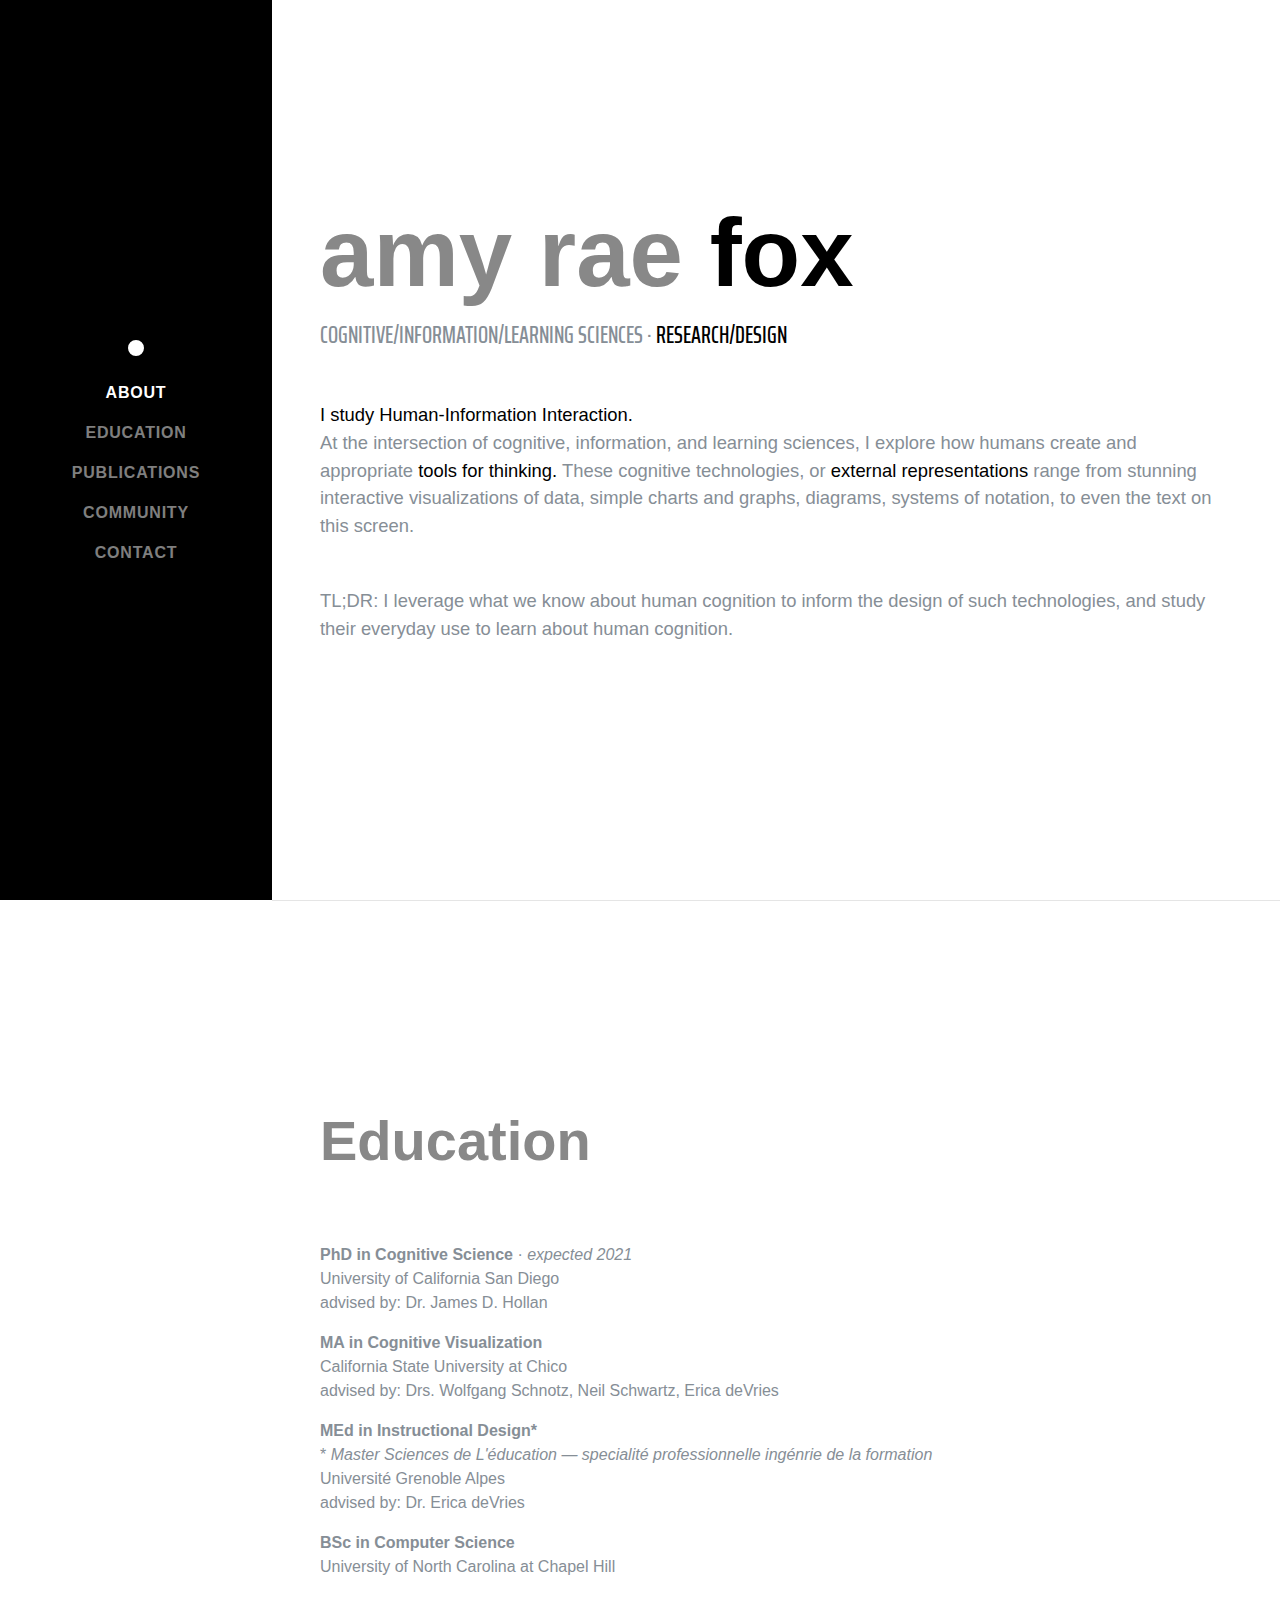
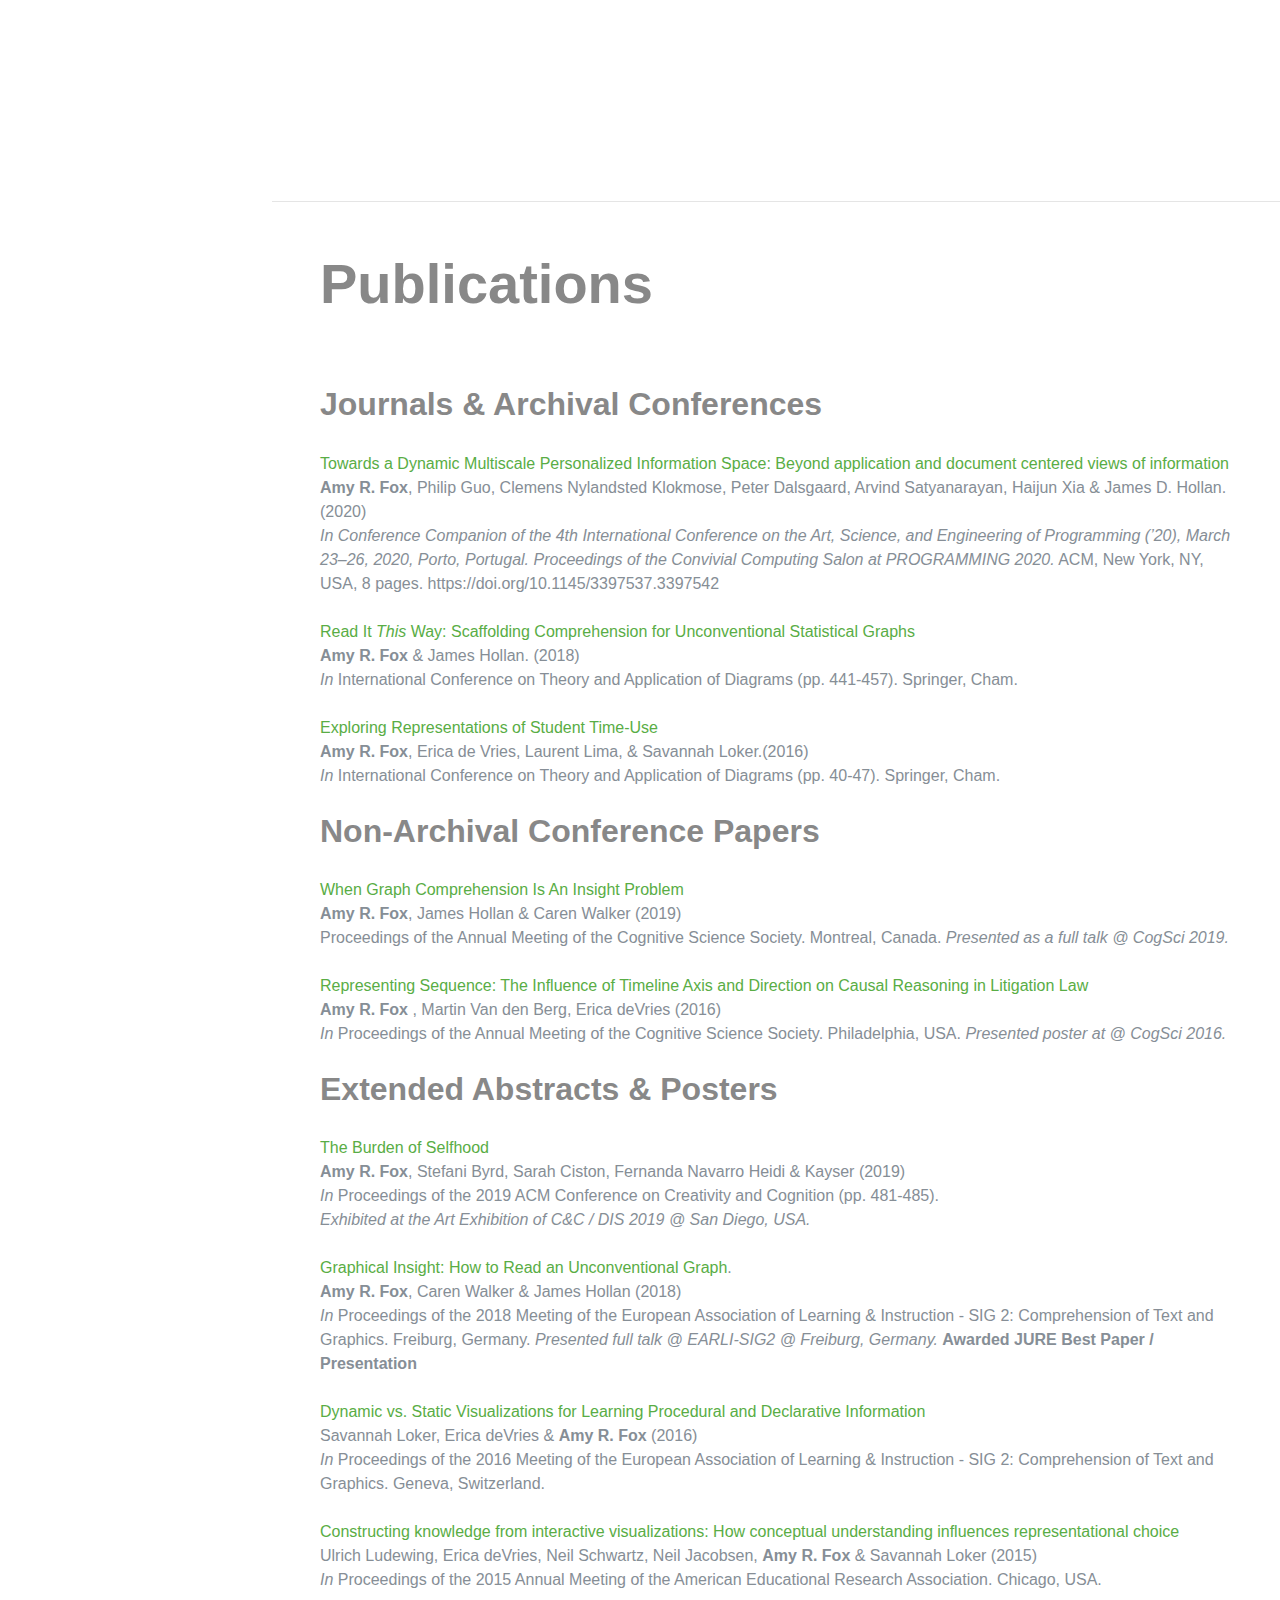
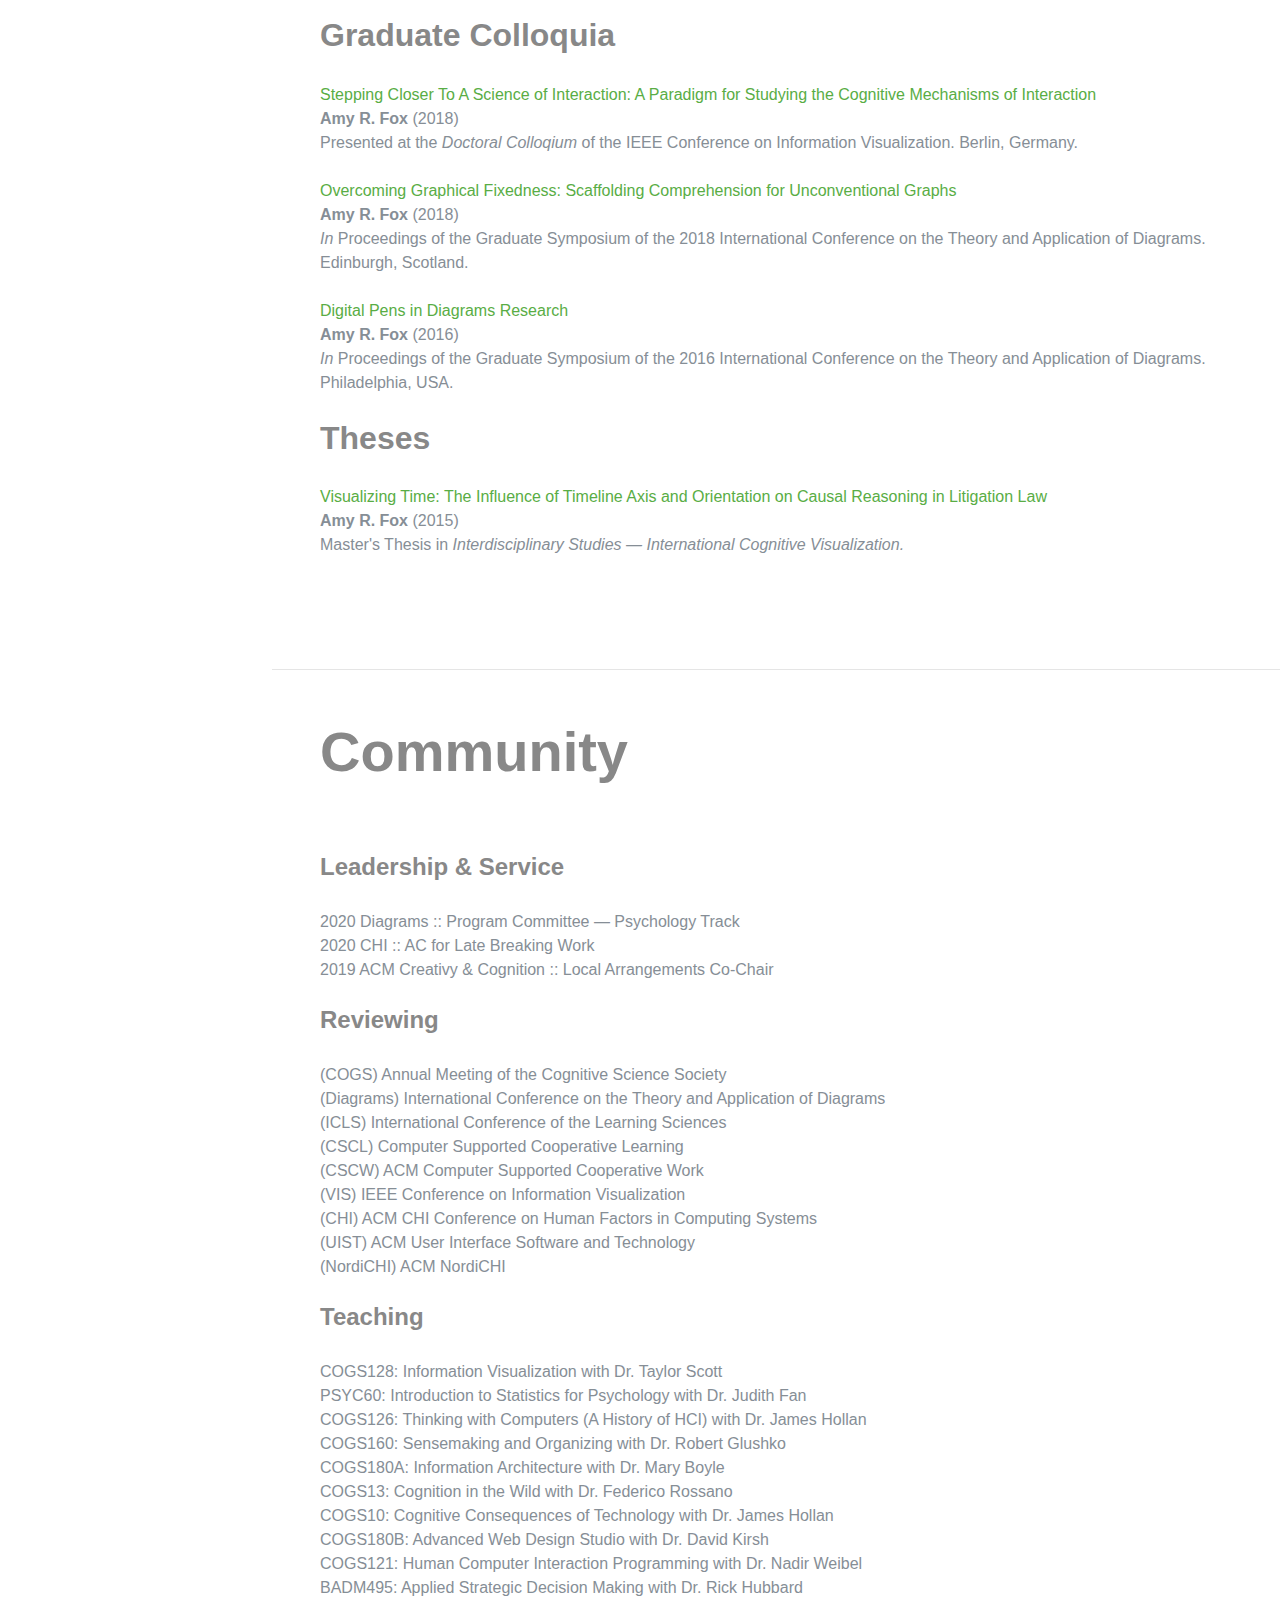
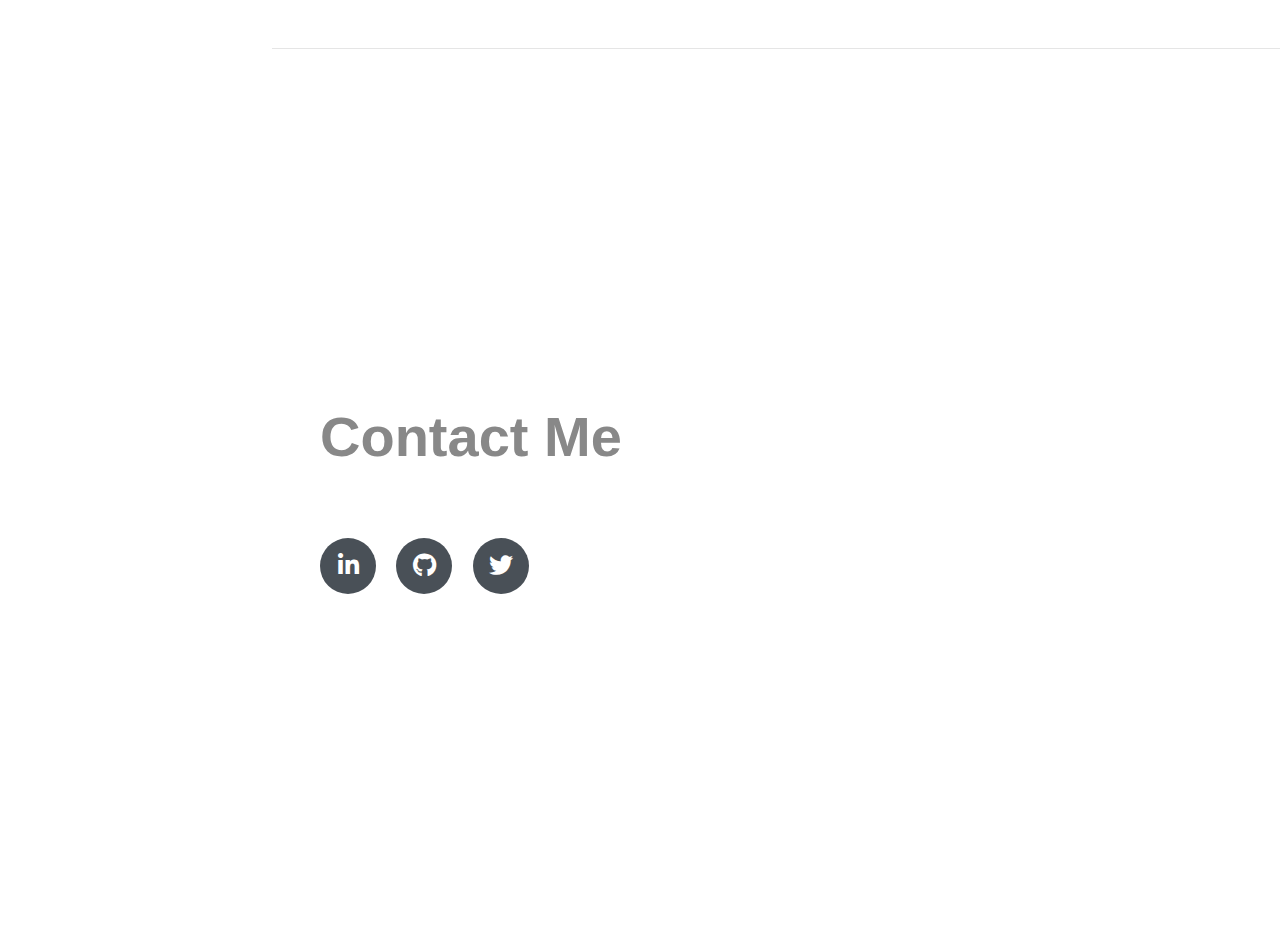
==== index.html @ 878a9644 "update profile pic" ====
<!DOCTYPE html>
<html lang="en">

<!--
  made.by.a
      ^...^
     <_* *_>
      \_/
with thanks to [Start Bootstrap - Resume](https://startbootstrap.com/template-overviews/resume/)
-->

<head>

  <meta charset="utf-8">
  <meta name="viewport" content="width=device-width, initial-scale=1, shrink-to-fit=no">
  <meta name="description" content="amy rae fox personal website">
  <meta name="author" content="amyraefox@gmail.com">

  <title>amy rae fox</title>

  <!-- Bootstrap core CSS -->
  <link href="vendor/bootstrap/css/bootstrap.min.css" rel="stylesheet">

  <!-- Custom fonts -->
  <link href="https://fonts.googleapis.com/css?family=Saira+Extra+Condensed:500,700" rel="stylesheet">
  <link href="https://fonts.googleapis.com/css?family=Muli:400,400i,800,800i" rel="stylesheet">
  <link href="https://fonts.googleapis.com/css2?family=Montserrat:wght@600&display=swap" rel="stylesheet">
  <link href="vendor/fontawesome-free/css/all.min.css" rel="stylesheet">
  <link href="css/roboto.css" rel="stylesheet">

  <!-- Custom styles -->
  <link href="css/resume.css" rel="stylesheet">

</head>

<body id="page-top">

  <nav class="navbar navbar-expand-lg navbar-dark bg-primary fixed-top" id="sideNav">
    <a class="navbar-brand js-scroll-trigger" href="#page-top">
      <span class="d-block d-lg-none">amy rae fox</span>
      <span class="d-none d-lg-block">
        <img class="img-fluid img-profile rounded-circle mx-auto mb-2" src="img/profile.png" alt="">
      </span>
    </a>
    <button class="navbar-toggler" type="button" data-toggle="collapse" data-target="#navbarSupportedContent" aria-controls="navbarSupportedContent" aria-expanded="false" aria-label="Toggle navigation">
      <span class="navbar-toggler-icon"></span>
    </button>
    <div class="collapse navbar-collapse" id="navbarSupportedContent">
      <ul class="navbar-nav">
        <li class="nav-item">
          <a class="nav-link js-scroll-trigger" href="#about">About</a>
        </li>
        <li class="nav-item">
          <a class="nav-link js-scroll-trigger" href="#education">Education</a>
        </li>
        <li class="nav-item">
          <a class="nav-link js-scroll-trigger" href="#publications">Publications</a>
        </li>
        <li class="nav-item">
          <a class="nav-link js-scroll-trigger" href="#community">Community</a>
        </li>
        <li class="nav-item">
          <a class="nav-link js-scroll-trigger" href="#contact">Contact</a>
        </li>
      </ul>
    </div>
  </nav>

  <div class="container-fluid p-0">

    <section id="about" class="resume-section p-3 p-lg-5 d-flex align-items-center" >
      <div class="w-100">
        <h1 class="mb-0">amy rae
          <span class="text-primary">fox</span>
        </h1>

        <div class="subheading mb-5">Cognitive/Information/Learning Sciences &#183;
          <span class="text-primary"> Research/Design</span>
        </div>

        <p class="lead mb-5"><span class="text-primary">I study Human-Information Interaction.</span> <br>
            At the intersection of cognitive, information, and learning sciences,
            I explore how humans create and appropriate <span class="text-primary">tools for thinking.</span>
            These cognitive technologies, or <span class="text-primary">external representations</span> range from
            stunning interactive visualizations of data, simple charts and graphs, diagrams, systems of notation,
            to even the text on this screen.
        </p>
        <p class="lead mb-5"> TL;DR: I leverage what we know about human cognition to inform the design of such technologies,
          and study their everyday use to learn about human cognition.
        </p>

      </div>
    </section>
    <hr class="m-0">

    <section id="education" class="resume-section p-3 p-lg-5 d-flex align-items-center">
      <div class="my-auto">
          <h2 class="mb-5">Education</h2>

      <div>
        <p> <b>PhD in Cognitive Science</b> &#183; <i>expected 2021</i>
        </br> University of California San Diego
        </br> advised by: Dr. James D. Hollan </p>
      </div>

      <div>
        <p> <b>MA in Cognitive Visualization</b>
        </br> California State University at Chico
      </br> advised by: Drs. Wolfgang Schnotz, Neil Schwartz, Erica deVries </p>
      </div>

      <div>
        <p> <b>MEd in Instructional Design*</b>
        </br> * <i>Master Sciences de L'&#233;ducation — specialit&#233; professionnelle ing&#233;nrie de la formation</i>
        </br> Universit&#233; Grenoble Alpes
        </br> advised by: Dr. Erica deVries </p>
      </div>

      <div>
        <p> <b>BSc in Computer Science</b>
        </br> University of North Carolina at Chapel Hill
      </div>

      </div>
    </section>
    <hr class="m-0">

    <section id="publications" class="resume-section p-3 p-lg-5 d-flex flex-column">
      <div class="my-auto">
        <h2 class="mb-5">Publications</h2>

        <!-- *********FULL PAPERS********* -->
        <h3>Journals &amp; Archival Conferences</h3>

        <a target="_blank" href="docs/CP_3_FOX.pdf">Towards a Dynamic Multiscale Personalized Information Space: Beyond application and document centered views of information</a>
        <p class="mb-0"><b> Amy R. Fox</b>, Philip Guo, Clemens Nylandsted Klokmose, Peter Dalsgaard, Arvind Satyanarayan, Haijun Xia & James D. Hollan. (2020)
        <br><i>In Conference Companion of the 4th International Conference on the Art, Science, and Engineering of Programming (’20), March 23–26, 2020, Porto, Portugal.
        Proceedings of the Convivial Computing Salon at PROGRAMMING 2020.</i> ACM, New York, NY, USA, 8 pages. https://doi.org/10.1145/3397537.3397542</p>
        <br>

        <a target="_blank" href="docs/AC_2_FOX.pdf"> Read It <i>This</i> Way: Scaffolding Comprehension for Unconventional Statistical Graphs</a>
        <p class="mb-0"><b>Amy R. Fox </b>& James Hollan. (2018)
        <br><i>In</i> International Conference on Theory and Application of Diagrams (pp. 441-457). Springer, Cham.</p>
        <br>

        <a target="_blank" href="docs/AC_1_FOX.pdf"> Exploring Representations of Student Time-Use</a>
        <p class="mb-0"><b>Amy R. Fox</b>, Erica de Vries, Laurent Lima, & Savannah Loker.(2016)
        <br><i>In</i> International Conference on Theory and Application of Diagrams (pp. 40-47). Springer, Cham.</p>
        <br>

          <!-- *********FULL PAPERS********* -->

        <h3>Non-Archival Conference Papers</h3>

        <a target="_blank" href="docs/CP_2_FOX.pdf">When Graph Comprehension Is An Insight Problem</a>
        <p class="mb-0"><b>Amy R. Fox</b>, James Hollan & Caren Walker (2019)
        <br>Proceedings of the Annual Meeting of the Cognitive Science Society. Montreal, Canada.
        <i> Presented as a full talk @ CogSci 2019.</i></p>
        <br>

        <a target="_blank" href="docs/CP_1_FOX.pdf"> Representing Sequence: The Influence of Timeline Axis and Direction on Causal Reasoning in Litigation Law</a>
        <p class="mb-0"><b>Amy R. Fox </b>, Martin Van den Berg, Erica deVries (2016)
        <br><i>In</i> Proceedings of the Annual Meeting of the Cognitive Science Society. Philadelphia, USA.
        <i>Presented poster at @ CogSci 2016.</i></p>
        <br>

      <!-- *********EXTENDED ABSTRACTS********* -->

        <h3>Extended Abstracts &amp; Posters</h3>

        <a target="_blank" href="docs/EA_2_FOX.pdf"> The Burden of Selfhood</a>
        <p class="mb-0"><b>Amy R. Fox</b>, Stefani Byrd, Sarah Ciston, Fernanda Navarro Heidi & Kayser (2019)
        <br><i>In</i> Proceedings of the 2019 ACM Conference on Creativity and Cognition (pp. 481-485).
        <br><i>Exhibited at the Art Exhibition of C&C / DIS 2019 @ San Diego, USA. </i></p>
        <br>

        <a target="_blank" href="docs/EA_1_FOX.pdf">Graphical Insight: How to Read an Unconventional Graph</a>.
        <p class="mb-0"><b>Amy R. Fox</b>, Caren Walker & James Hollan (2018)
        <br><i>In</i> Proceedings of the 2018 Meeting of the European Association of Learning & Instruction - SIG 2: Comprehension of Text and Graphics. Freiburg, Germany.
        <i> Presented full talk @ EARLI-SIG2 @ Freiburg, Germany.</i> <b>Awarded JURE Best Paper / Presentation</b></p>
        <br>

        <a style="color:#59ad45;">Dynamic vs. Static Visualizations for Learning Procedural and Declarative Information</a>
        <p class="mb-0">Savannah Loker, Erica deVries & <b> Amy R. Fox</b> (2016)
        <br><i>In</i> Proceedings of the 2016 Meeting of the European Association of Learning & Instruction - SIG 2: Comprehension of Text and Graphics. Geneva, Switzerland.</p>
        <br>

        <a style="color:#59ad45;">Constructing knowledge from interactive visualizations: How conceptual understanding influences representational choice</a>
        <p class="mb-0">Ulrich Ludewing, Erica deVries, Neil Schwartz, Neil Jacobsen, <b>Amy R. Fox</b> & Savannah Loker (2015)
        <br><i>In</i> Proceedings of the 2015 Annual Meeting of the American Educational Research Association. Chicago, USA.</p>
        <br>

        <!-- *********GRAD SYMPOSIA********* -->
        <h3>Graduate Colloquia</h3>

        <a target="_blank" href="/docs/DC_3_FOX.pdf"> Stepping Closer To A Science of Interaction: A Paradigm for Studying the Cognitive Mechanisms of Interaction</a>
        <p class="mb-0"><b>Amy R. Fox</b> (2018)
        <br>Presented at the <i>Doctoral Colloqium</i> of the IEEE Conference on Information Visualization. Berlin, Germany. </p>
        </br>

        <a target="_blank" href="/docs/DC_2_FOX.pdf"> Overcoming Graphical Fixedness: Scaffolding Comprehension for Unconventional Graphs</a>
        <p class="mb-0"><b>Amy R. Fox</b> (2018)
        <br><i>In</i> Proceedings of the Graduate Symposium of the 2018 International Conference on the Theory and Application of Diagrams. Edinburgh, Scotland.</p>
        </br>

        <a target="_blank" href="/docs/DC_1_FOX.pdf"> Digital Pens in Diagrams Research</a>
        <p class="mb-0"><b>Amy R. Fox</b> (2016)
        <br><i>In</i> Proceedings of the Graduate Symposium of the 2016 International Conference on the Theory and Application of Diagrams. Philadelphia, USA.</p>
        </br>

      <!-- *********THESES********* -->

        <h3>Theses</h3>

        <a target="_blank" href="docs/T1_FOX.pdf"> Visualizing Time: The Influence of Timeline Axis and Orientation on Causal Reasoning in Litigation Law</a>
        <p class="mb-0"><b>Amy R. Fox</b> (2015)
        <br></p> Master's Thesis in <i>Interdisciplinary Studies — International Cognitive Visualization.</i>
        </p>

        <br><br>
      <!-- *********EXHIBITIONS********* -->
        <!-- <h3>Art Works</h3>
        list both exhibitions
        <br><br> -->

        </div>
      </section>
    </div>
    <hr class="m-0">

    <section id="community" class="resume-section p-3 p-lg-5 d-flex align-items-center">
      <div class="w-100">
        <h2 class="mb-5">Community</h2>
          <h4>Leadership & Service</h4>
                 2020 Diagrams :: Program Committee &mdash; Psychology Track
            <br> 2020 CHI :: AC for Late Breaking Work
            <br> 2019 ACM Creativy & Cognition :: Local Arrangements Co-Chair
            <br><br>
          <h4>Reviewing</h4>
            (COGS) Annual Meeting of the Cognitive Science Society
            <br> (Diagrams) International Conference on the Theory and Application of Diagrams

            <br> (ICLS) International Conference of the Learning Sciences
            <br> (CSCL) Computer Supported Cooperative Learning

            <br> (CSCW) ACM Computer Supported Cooperative Work
            <br> (VIS) IEEE Conference on Information Visualization
            <br> (CHI) ACM CHI Conference on Human Factors in Computing Systems
            <br> (UIST) ACM User Interface Software and Technology
            <br> (NordiCHI) ACM NordiCHI


            <br><br>
          <h4>Teaching</h4>
                 COGS128: Information Visualization with Dr. Taylor Scott
            <br> PSYC60: Introduction to Statistics for Psychology with Dr. Judith Fan
            <br> COGS126: Thinking with Computers (A History of HCI) with Dr. James Hollan
            <br> COGS160: Sensemaking and Organizing with Dr. Robert Glushko
            <br> COGS180A: Information Architecture with Dr. Mary Boyle
            <br> COGS13: Cognition in the Wild with Dr. Federico Rossano
            <br> COGS10: Cognitive Consequences of Technology with Dr. James Hollan
            <br> COGS180B: Advanced Web Design Studio with Dr. David Kirsh
            <br> COGS121: Human Computer Interaction Programming with Dr. Nadir Weibel
            <br> BADM495: Applied Strategic Decision Making with Dr. Rick Hubbard

      </div>
    </section>
    <hr class="m-0">

    <section id="contact" class="resume-section p-3 p-lg-5 d-flex align-items-center">
      <div class="social-icons">
        <h2 class="mb-5">Contact Me</h2>
        <a target="_blank" href="https://www.linkedin.com/in/amy-rae-fox-2b241a2/">
          <i class="fab fa-linkedin-in"></i>
        </a>
        <a target="_blank" href="https://github.com/madebyafox">
          <i class="fab fa-github"></i>
        </a>
        <a target="_blank" href="https://twitter.com/thoughtafox">
          <i class="fab fa-twitter"></i>
        </a>
      </div>
    </section>

  </div>

  <!-- Bootstrap core JavaScript -->
  <script src="vendor/jquery/jquery.min.js"></script>
  <script src="vendor/bootstrap/js/bootstrap.bundle.min.js"></script>

  <!-- Plugin JavaScript -->
  <script src="vendor/jquery-easing/jquery.easing.min.js"></script>

  <!-- Custom scripts -->
  <script src="js/resume.js"></script>

</body>

</html>
---- css/roboto.css ----
/* cyrillic-ext */
@font-face {
  font-family: 'Roboto';
  font-style: normal;
  font-weight: 100;
  font-display: swap;
  src: local('Roboto Thin'), local('Roboto-Thin'), url(https://fonts.gstatic.com/s/roboto/v20/KFOkCnqEu92Fr1MmgVxFIzIXKMnyrYk.woff2) format('woff2');
  unicode-range: U+0460-052F, U+1C80-1C88, U+20B4, U+2DE0-2DFF, U+A640-A69F, U+FE2E-FE2F;
}
/* cyrillic */
@font-face {
  font-family: 'Roboto';
  font-style: normal;
  font-weight: 100;
  font-display: swap;
  src: local('Roboto Thin'), local('Roboto-Thin'), url(https://fonts.gstatic.com/s/roboto/v20/KFOkCnqEu92Fr1MmgVxMIzIXKMnyrYk.woff2) format('woff2');
  unicode-range: U+0400-045F, U+0490-0491, U+04B0-04B1, U+2116;
}
/* greek-ext */
@font-face {
  font-family: 'Roboto';
  font-style: normal;
  font-weight: 100;
  font-display: swap;
  src: local('Roboto Thin'), local('Roboto-Thin'), url(https://fonts.gstatic.com/s/roboto/v20/KFOkCnqEu92Fr1MmgVxEIzIXKMnyrYk.woff2) format('woff2');
  unicode-range: U+1F00-1FFF;
}
/* greek */
@font-face {
  font-family: 'Roboto';
  font-style: normal;
  font-weight: 100;
  font-display: swap;
  src: local('Roboto Thin'), local('Roboto-Thin'), url(https://fonts.gstatic.com/s/roboto/v20/KFOkCnqEu92Fr1MmgVxLIzIXKMnyrYk.woff2) format('woff2');
  unicode-range: U+0370-03FF;
}
/* vietnamese */
@font-face {
  font-family: 'Roboto';
  font-style: normal;
  font-weight: 100;
  font-display: swap;
  src: local('Roboto Thin'), local('Roboto-Thin'), url(https://fonts.gstatic.com/s/roboto/v20/KFOkCnqEu92Fr1MmgVxHIzIXKMnyrYk.woff2) format('woff2');
  unicode-range: U+0102-0103, U+0110-0111, U+0128-0129, U+0168-0169, U+01A0-01A1, U+01AF-01B0, U+1EA0-1EF9, U+20AB;
}
/* latin-ext */
@font-face {
  font-family: 'Roboto';
  font-style: normal;
  font-weight: 100;
  font-display: swap;
  src: local('Roboto Thin'), local('Roboto-Thin'), url(https://fonts.gstatic.com/s/roboto/v20/KFOkCnqEu92Fr1MmgVxGIzIXKMnyrYk.woff2) format('woff2');
  unicode-range: U+0100-024F, U+0259, U+1E00-1EFF, U+2020, U+20A0-20AB, U+20AD-20CF, U+2113, U+2C60-2C7F, U+A720-A7FF;
}
/* latin */
@font-face {
  font-family: 'Roboto';
  font-style: normal;
  font-weight: 100;
  font-display: swap;
  src: local('Roboto Thin'), local('Roboto-Thin'), url(https://fonts.gstatic.com/s/roboto/v20/KFOkCnqEu92Fr1MmgVxIIzIXKMny.woff2) format('woff2');
  unicode-range: U+0000-00FF, U+0131, U+0152-0153, U+02BB-02BC, U+02C6, U+02DA, U+02DC, U+2000-206F, U+2074, U+20AC, U+2122, U+2191, U+2193, U+2212, U+2215, U+FEFF, U+FFFD;
}
/* cyrillic-ext */
@font-face {
  font-family: 'Roboto';
  font-style: normal;
  font-weight: 300;
  font-display: swap;
  src: local('Roboto Light'), local('Roboto-Light'), url(https://fonts.gstatic.com/s/roboto/v20/KFOlCnqEu92Fr1MmSU5fCRc4AMP6lbBP.woff2) format('woff2');
  unicode-range: U+0460-052F, U+1C80-1C88, U+20B4, U+2DE0-2DFF, U+A640-A69F, U+FE2E-FE2F;
}
/* cyrillic */
@font-face {
  font-family: 'Roboto';
  font-style: normal;
  font-weight: 300;
  font-display: swap;
  src: local('Roboto Light'), local('Roboto-Light'), url(https://fonts.gstatic.com/s/roboto/v20/KFOlCnqEu92Fr1MmSU5fABc4AMP6lbBP.woff2) format('woff2');
  unicode-range: U+0400-045F, U+0490-0491, U+04B0-04B1, U+2116;
}
/* greek-ext */
@font-face {
  font-family: 'Roboto';
  font-style: normal;
  font-weight: 300;
  font-display: swap;
  src: local('Roboto Light'), local('Roboto-Light'), url(https://fonts.gstatic.com/s/roboto/v20/KFOlCnqEu92Fr1MmSU5fCBc4AMP6lbBP.woff2) format('woff2');
  unicode-range: U+1F00-1FFF;
}
/* greek */
@font-face {
  font-family: 'Roboto';
  font-style: normal;
  font-weight: 300;
  font-display: swap;
  src: local('Roboto Light'), local('Roboto-Light'), url(https://fonts.gstatic.com/s/roboto/v20/KFOlCnqEu92Fr1MmSU5fBxc4AMP6lbBP.woff2) format('woff2');
  unicode-range: U+0370-03FF;
}
/* vietnamese */
@font-face {
  font-family: 'Roboto';
  font-style: normal;
  font-weight: 300;
  font-display: swap;
  src: local('Roboto Light'), local('Roboto-Light'), url(https://fonts.gstatic.com/s/roboto/v20/KFOlCnqEu92Fr1MmSU5fCxc4AMP6lbBP.woff2) format('woff2');
  unicode-range: U+0102-0103, U+0110-0111, U+0128-0129, U+0168-0169, U+01A0-01A1, U+01AF-01B0, U+1EA0-1EF9, U+20AB;
}
/* latin-ext */
@font-face {
  font-family: 'Roboto';
  font-style: normal;
  font-weight: 300;
  font-display: swap;
  src: local('Roboto Light'), local('Roboto-Light'), url(https://fonts.gstatic.com/s/roboto/v20/KFOlCnqEu92Fr1MmSU5fChc4AMP6lbBP.woff2) format('woff2');
  unicode-range: U+0100-024F, U+0259, U+1E00-1EFF, U+2020, U+20A0-20AB, U+20AD-20CF, U+2113, U+2C60-2C7F, U+A720-A7FF;
}
/* latin */
@font-face {
  font-family: 'Roboto';
  font-style: normal;
  font-weight: 300;
  font-display: swap;
  src: local('Roboto Light'), local('Roboto-Light'), url(https://fonts.gstatic.com/s/roboto/v20/KFOlCnqEu92Fr1MmSU5fBBc4AMP6lQ.woff2) format('woff2');
  unicode-range: U+0000-00FF, U+0131, U+0152-0153, U+02BB-02BC, U+02C6, U+02DA, U+02DC, U+2000-206F, U+2074, U+20AC, U+2122, U+2191, U+2193, U+2212, U+2215, U+FEFF, U+FFFD;
}
/* cyrillic-ext */
@font-face {
  font-family: 'Roboto';
  font-style: normal;
  font-weight: 400;
  font-display: swap;
  src: local('Roboto'), local('Roboto-Regular'), url(https://fonts.gstatic.com/s/roboto/v20/KFOmCnqEu92Fr1Mu72xKKTU1Kvnz.woff2) format('woff2');
  unicode-range: U+0460-052F, U+1C80-1C88, U+20B4, U+2DE0-2DFF, U+A640-A69F, U+FE2E-FE2F;
}
/* cyrillic */
@font-face {
  font-family: 'Roboto';
  font-style: normal;
  font-weight: 400;
  font-display: swap;
  src: local('Roboto'), local('Roboto-Regular'), url(https://fonts.gstatic.com/s/roboto/v20/KFOmCnqEu92Fr1Mu5mxKKTU1Kvnz.woff2) format('woff2');
  unicode-range: U+0400-045F, U+0490-0491, U+04B0-04B1, U+2116;
}
/* greek-ext */
@font-face {
  font-family: 'Roboto';
  font-style: normal;
  font-weight: 400;
  font-display: swap;
  src: local('Roboto'), local('Roboto-Regular'), url(https://fonts.gstatic.com/s/roboto/v20/KFOmCnqEu92Fr1Mu7mxKKTU1Kvnz.woff2) format('woff2');
  unicode-range: U+1F00-1FFF;
}
/* greek */
@font-face {
  font-family: 'Roboto';
  font-style: normal;
  font-weight: 400;
  font-display: swap;
  src: local('Roboto'), local('Roboto-Regular'), url(https://fonts.gstatic.com/s/roboto/v20/KFOmCnqEu92Fr1Mu4WxKKTU1Kvnz.woff2) format('woff2');
  unicode-range: U+0370-03FF;
}
/* vietnamese */
@font-face {
  font-family: 'Roboto';
  font-style: normal;
  font-weight: 400;
  font-display: swap;
  src: local('Roboto'), local('Roboto-Regular'), url(https://fonts.gstatic.com/s/roboto/v20/KFOmCnqEu92Fr1Mu7WxKKTU1Kvnz.woff2) format('woff2');
  unicode-range: U+0102-0103, U+0110-0111, U+0128-0129, U+0168-0169, U+01A0-01A1, U+01AF-01B0, U+1EA0-1EF9, U+20AB;
}
/* latin-ext */
@font-face {
  font-family: 'Roboto';
  font-style: normal;
  font-weight: 400;
  font-display: swap;
  src: local('Roboto'), local('Roboto-Regular'), url(https://fonts.gstatic.com/s/roboto/v20/KFOmCnqEu92Fr1Mu7GxKKTU1Kvnz.woff2) format('woff2');
  unicode-range: U+0100-024F, U+0259, U+1E00-1EFF, U+2020, U+20A0-20AB, U+20AD-20CF, U+2113, U+2C60-2C7F, U+A720-A7FF;
}
/* latin */
@font-face {
  font-family: 'Roboto';
  font-style: normal;
  font-weight: 400;
  font-display: swap;
  src: local('Roboto'), local('Roboto-Regular'), url(https://fonts.gstatic.com/s/roboto/v20/KFOmCnqEu92Fr1Mu4mxKKTU1Kg.woff2) format('woff2');
  unicode-range: U+0000-00FF, U+0131, U+0152-0153, U+02BB-02BC, U+02C6, U+02DA, U+02DC, U+2000-206F, U+2074, U+20AC, U+2122, U+2191, U+2193, U+2212, U+2215, U+FEFF, U+FFFD;
}
/* cyrillic-ext */
@font-face {
  font-family: 'Roboto';
  font-style: normal;
  font-weight: 500;
  font-display: swap;
  src: local('Roboto Medium'), local('Roboto-Medium'), url(https://fonts.gstatic.com/s/roboto/v20/KFOlCnqEu92Fr1MmEU9fCRc4AMP6lbBP.woff2) format('woff2');
  unicode-range: U+0460-052F, U+1C80-1C88, U+20B4, U+2DE0-2DFF, U+A640-A69F, U+FE2E-FE2F;
}
/* cyrillic */
@font-face {
  font-family: 'Roboto';
  font-style: normal;
  font-weight: 500;
  font-display: swap;
  src: local('Roboto Medium'), local('Roboto-Medium'), url(https://fonts.gstatic.com/s/roboto/v20/KFOlCnqEu92Fr1MmEU9fABc4AMP6lbBP.woff2) format('woff2');
  unicode-range: U+0400-045F, U+0490-0491, U+04B0-04B1, U+2116;
}
/* greek-ext */
@font-face {
  font-family: 'Roboto';
  font-style: normal;
  font-weight: 500;
  font-display: swap;
  src: local('Roboto Medium'), local('Roboto-Medium'), url(https://fonts.gstatic.com/s/roboto/v20/KFOlCnqEu92Fr1MmEU9fCBc4AMP6lbBP.woff2) format('woff2');
  unicode-range: U+1F00-1FFF;
}
/* greek */
@font-face {
  font-family: 'Roboto';
  font-style: normal;
  font-weight: 500;
  font-display: swap;
  src: local('Roboto Medium'), local('Roboto-Medium'), url(https://fonts.gstatic.com/s/roboto/v20/KFOlCnqEu92Fr1MmEU9fBxc4AMP6lbBP.woff2) format('woff2');
  unicode-range: U+0370-03FF;
}
/* vietnamese */
@font-face {
  font-family: 'Roboto';
  font-style: normal;
  font-weight: 500;
  font-display: swap;
  src: local('Roboto Medium'), local('Roboto-Medium'), url(https://fonts.gstatic.com/s/roboto/v20/KFOlCnqEu92Fr1MmEU9fCxc4AMP6lbBP.woff2) format('woff2');
  unicode-range: U+0102-0103, U+0110-0111, U+0128-0129, U+0168-0169, U+01A0-01A1, U+01AF-01B0, U+1EA0-1EF9, U+20AB;
}
/* latin-ext */
@font-face {
  font-family: 'Roboto';
  font-style: normal;
  font-weight: 500;
  font-display: swap;
  src: local('Roboto Medium'), local('Roboto-Medium'), url(https://fonts.gstatic.com/s/roboto/v20/KFOlCnqEu92Fr1MmEU9fChc4AMP6lbBP.woff2) format('woff2');
  unicode-range: U+0100-024F, U+0259, U+1E00-1EFF, U+2020, U+20A0-20AB, U+20AD-20CF, U+2113, U+2C60-2C7F, U+A720-A7FF;
}
/* latin */
@font-face {
  font-family: 'Roboto';
  font-style: normal;
  font-weight: 500;
  font-display: swap;
  src: local('Roboto Medium'), local('Roboto-Medium'), url(https://fonts.gstatic.com/s/roboto/v20/KFOlCnqEu92Fr1MmEU9fBBc4AMP6lQ.woff2) format('woff2');
  unicode-range: U+0000-00FF, U+0131, U+0152-0153, U+02BB-02BC, U+02C6, U+02DA, U+02DC, U+2000-206F, U+2074, U+20AC, U+2122, U+2191, U+2193, U+2212, U+2215, U+FEFF, U+FFFD;
}
/* cyrillic-ext */
@font-face {
  font-family: 'Roboto';
  font-style: normal;
  font-weight: 700;
  font-display: swap;
  src: local('Roboto Bold'), local('Roboto-Bold'), url(https://fonts.gstatic.com/s/roboto/v20/KFOlCnqEu92Fr1MmWUlfCRc4AMP6lbBP.woff2) format('woff2');
  unicode-range: U+0460-052F, U+1C80-1C88, U+20B4, U+2DE0-2DFF, U+A640-A69F, U+FE2E-FE2F;
}
/* cyrillic */
@font-face {
  font-family: 'Roboto';
  font-style: normal;
  font-weight: 700;
  font-display: swap;
  src: local('Roboto Bold'), local('Roboto-Bold'), url(https://fonts.gstatic.com/s/roboto/v20/KFOlCnqEu92Fr1MmWUlfABc4AMP6lbBP.woff2) format('woff2');
  unicode-range: U+0400-045F, U+0490-0491, U+04B0-04B1, U+2116;
}
/* greek-ext */
@font-face {
  font-family: 'Roboto';
  font-style: normal;
  font-weight: 700;
  font-display: swap;
  src: local('Roboto Bold'), local('Roboto-Bold'), url(https://fonts.gstatic.com/s/roboto/v20/KFOlCnqEu92Fr1MmWUlfCBc4AMP6lbBP.woff2) format('woff2');
  unicode-range: U+1F00-1FFF;
}
/* greek */
@font-face {
  font-family: 'Roboto';
  font-style: normal;
  font-weight: 700;
  font-display: swap;
  src: local('Roboto Bold'), local('Roboto-Bold'), url(https://fonts.gstatic.com/s/roboto/v20/KFOlCnqEu92Fr1MmWUlfBxc4AMP6lbBP.woff2) format('woff2');
  unicode-range: U+0370-03FF;
}
/* vietnamese */
@font-face {
  font-family: 'Roboto';
  font-style: normal;
  font-weight: 700;
  font-display: swap;
  src: local('Roboto Bold'), local('Roboto-Bold'), url(https://fonts.gstatic.com/s/roboto/v20/KFOlCnqEu92Fr1MmWUlfCxc4AMP6lbBP.woff2) format('woff2');
  unicode-range: U+0102-0103, U+0110-0111, U+0128-0129, U+0168-0169, U+01A0-01A1, U+01AF-01B0, U+1EA0-1EF9, U+20AB;
}
/* latin-ext */
@font-face {
  font-family: 'Roboto';
  font-style: normal;
  font-weight: 700;
  font-display: swap;
  src: local('Roboto Bold'), local('Roboto-Bold'), url(https://fonts.gstatic.com/s/roboto/v20/KFOlCnqEu92Fr1MmWUlfChc4AMP6lbBP.woff2) format('woff2');
  unicode-range: U+0100-024F, U+0259, U+1E00-1EFF, U+2020, U+20A0-20AB, U+20AD-20CF, U+2113, U+2C60-2C7F, U+A720-A7FF;
}
/* latin */
@font-face {
  font-family: 'Roboto';
  font-style: normal;
  font-weight: 700;
  font-display: swap;
  src: local('Roboto Bold'), local('Roboto-Bold'), url(https://fonts.gstatic.com/s/roboto/v20/KFOlCnqEu92Fr1MmWUlfBBc4AMP6lQ.woff2) format('woff2');
  unicode-range: U+0000-00FF, U+0131, U+0152-0153, U+02BB-02BC, U+02C6, U+02DA, U+02DC, U+2000-206F, U+2074, U+20AC, U+2122, U+2191, U+2193, U+2212, U+2215, U+FEFF, U+FFFD;
}
/* cyrillic-ext */
@font-face {
  font-family: 'Roboto';
  font-style: normal;
  font-weight: 900;
  font-display: swap;
  src: local('Roboto Black'), local('Roboto-Black'), url(https://fonts.gstatic.com/s/roboto/v20/KFOlCnqEu92Fr1MmYUtfCRc4AMP6lbBP.woff2) format('woff2');
  unicode-range: U+0460-052F, U+1C80-1C88, U+20B4, U+2DE0-2DFF, U+A640-A69F, U+FE2E-FE2F;
}
/* cyrillic */
@font-face {
  font-family: 'Roboto';
  font-style: normal;
  font-weight: 900;
  font-display: swap;
  src: local('Roboto Black'), local('Roboto-Black'), url(https://fonts.gstatic.com/s/roboto/v20/KFOlCnqEu92Fr1MmYUtfABc4AMP6lbBP.woff2) format('woff2');
  unicode-range: U+0400-045F, U+0490-0491, U+04B0-04B1, U+2116;
}
/* greek-ext */
@font-face {
  font-family: 'Roboto';
  font-style: normal;
  font-weight: 900;
  font-display: swap;
  src: local('Roboto Black'), local('Roboto-Black'), url(https://fonts.gstatic.com/s/roboto/v20/KFOlCnqEu92Fr1MmYUtfCBc4AMP6lbBP.woff2) format('woff2');
  unicode-range: U+1F00-1FFF;
}
/* greek */
@font-face {
  font-family: 'Roboto';
  font-style: normal;
  font-weight: 900;
  font-display: swap;
  src: local('Roboto Black'), local('Roboto-Black'), url(https://fonts.gstatic.com/s/roboto/v20/KFOlCnqEu92Fr1MmYUtfBxc4AMP6lbBP.woff2) format('woff2');
  unicode-range: U+0370-03FF;
}
/* vietnamese */
@font-face {
  font-family: 'Roboto';
  font-style: normal;
  font-weight: 900;
  font-display: swap;
  src: local('Roboto Black'), local('Roboto-Black'), url(https://fonts.gstatic.com/s/roboto/v20/KFOlCnqEu92Fr1MmYUtfCxc4AMP6lbBP.woff2) format('woff2');
  unicode-range: U+0102-0103, U+0110-0111, U+0128-0129, U+0168-0169, U+01A0-01A1, U+01AF-01B0, U+1EA0-1EF9, U+20AB;
}
/* latin-ext */
@font-face {
  font-family: 'Roboto';
  font-style: normal;
  font-weight: 900;
  font-display: swap;
  src: local('Roboto Black'), local('Roboto-Black'), url(https://fonts.gstatic.com/s/roboto/v20/KFOlCnqEu92Fr1MmYUtfChc4AMP6lbBP.woff2) format('woff2');
  unicode-range: U+0100-024F, U+0259, U+1E00-1EFF, U+2020, U+20A0-20AB, U+20AD-20CF, U+2113, U+2C60-2C7F, U+A720-A7FF;
}
/* latin */
@font-face {
  font-family: 'Roboto';
  font-style: normal;
  font-weight: 900;
  font-display: swap;
  src: local('Roboto Black'), local('Roboto-Black'), url(https://fonts.gstatic.com/s/roboto/v20/KFOlCnqEu92Fr1MmYUtfBBc4AMP6lQ.woff2) format('woff2');
  unicode-range: U+0000-00FF, U+0131, U+0152-0153, U+02BB-02BC, U+02C6, U+02DA, U+02DC, U+2000-206F, U+2074, U+20AC, U+2122, U+2191, U+2193, U+2212, U+2215, U+FEFF, U+FFFD;
}
---- css/resume.css ----
/*!
 * Start Bootstrap - Resume v5.0.8 (https://startbootstrap.com/template-overviews/resume)
 * Copyright 2013-2019 Start Bootstrap
 * Licensed under MIT (https://github.com/BlackrockDigital/startbootstrap-resume/blob/master/LICENSE)
 */


/*FONTS */





body {
  /* font-family: 'Muli', -apple-system, BlinkMacSystemFont, 'Segoe UI', Roboto, 'Helvetica Neue', Arial, sans-serif, 'Apple Color Emoji', 'Segoe UI Emoji', 'Segoe UI Symbol', 'Noto Color Emoji'; */
  font-family: 'Raleway', sans-serif;
  padding-top: 54px;
  color: #868e96;
}


@media (min-width: 992px) {
  body {
    padding-top: 0;
    padding-left: 17rem;
  }
}

h1,
h2,
h3,
h4,
h5,
h6 {
  /* font-family: 'Saira Extra Condensed', -apple-system, BlinkMacSystemFont, 'Segoe UI', Roboto, 'Helvetica Neue', Arial, sans-serif, 'Apple Color Emoji', 'Segoe UI Emoji', 'Segoe UI Symbol', 'Noto Color Emoji'; */
  font-family: 'Roboto', sans-serif;;
  /* font-family: 'Montserrat', sans-serif; */
  font-weight: 700;
  /* text-transform: uppercase; */
  /* color: #343a40; */
  color:#888888;
  padding-bottom: 20px;
}

h1 {
  font-size: 6rem;
  line-height: 5.5rem;
}

h2 {
  font-size: 3.5rem;
}

h3 {
  font-size: 2rem;
}

p.lead {
  font-size: 1.15rem;
  font-weight: 400;
}

.subheading {
  text-transform: uppercase;
  font-weight: 500;
  font-family: 'Saira Extra Condensed', -apple-system, BlinkMacSystemFont, 'Segoe UI', Roboto, 'Helvetica Neue', Arial, sans-serif, 'Apple Color Emoji', 'Segoe UI Emoji', 'Segoe UI Symbol', 'Noto Color Emoji';
  font-size: 1.5rem;
}

.social-icons a {
  display: inline-block;
  height: 3.5rem;
  width: 3.5rem;
  background-color: #495057;
  color: #fff !important;
  border-radius: 100%;
  text-align: center;
  font-size: 1.5rem;
  line-height: 3.5rem;
  margin-right: 1rem;
}

.social-icons a:last-child {
  margin-right: 0;
}

.social-icons a:hover {
  background-color: #59ad45;
}

.dev-icons {
  font-size: 3rem;
}

.dev-icons .list-inline-item i:hover {
  color: #BD5D38;
}

#sideNav .navbar-nav .nav-item .nav-link {
  font-weight: 800;
  letter-spacing: 0.05rem;
  text-transform: uppercase;
}

#sideNav .navbar-toggler:focus {
  outline-color: #d48a6e;
}

@media (min-width: 992px) {
  #sideNav {
    text-align: center;
    position: fixed;
    top: 0;
    left: 0;
    display: flex;
    flex-direction: column;
    width: 17rem;
    height: 100vh;
  }
  #sideNav .navbar-brand {
    display: flex;
    margin: auto auto 0;
    padding: 0.5rem;
  }
  #sideNav .navbar-brand .img-profile {
    max-width: 10rem;
    max-height: 10rem;
    border: 0.5rem solid;
    /* //rgba(255, 255, 255, 0.2); */
    color:#ffffff;

  }
  #sideNav .navbar-collapse {
    display: flex;
    align-items: flex-start;
    flex-grow: 0;
    width: 100%;
    margin-bottom: auto;
  }
  #sideNav .navbar-collapse .navbar-nav {
    flex-direction: column;
    width: 100%;
  }
  #sideNav .navbar-collapse .navbar-nav .nav-item {
    display: block;
  }
  #sideNav .navbar-collapse .navbar-nav .nav-item .nav-link {
    display: block;
  }
}

section.resume-section {
  padding-top: 5rem !important;
  padding-bottom: 5rem !important;
  max-width: 75rem;
}

section.resume-section .resume-item .resume-date {
  min-width: none;
}

@media (min-width: 768px) {
  section.resume-section {
    min-height: 100vh;
  }
  section.resume-section .resume-item .resume-date {
    min-width: 18rem;
  }
}

@media (min-width: 992px) {
  section.resume-section {
    padding-top: 3rem !important;
    padding-bottom: 3rem !important;
  }
}

.bg-primary {
  background-color: #000000!important;
}

.text-primary {
  color: #000000 !important;
}

a {
  /* color: #000000; */
  /* color: #337324; */
  color:#59ad45;
}

a:hover, a:focus, a:active {
  color: #337324;
}

/*FONTS*/
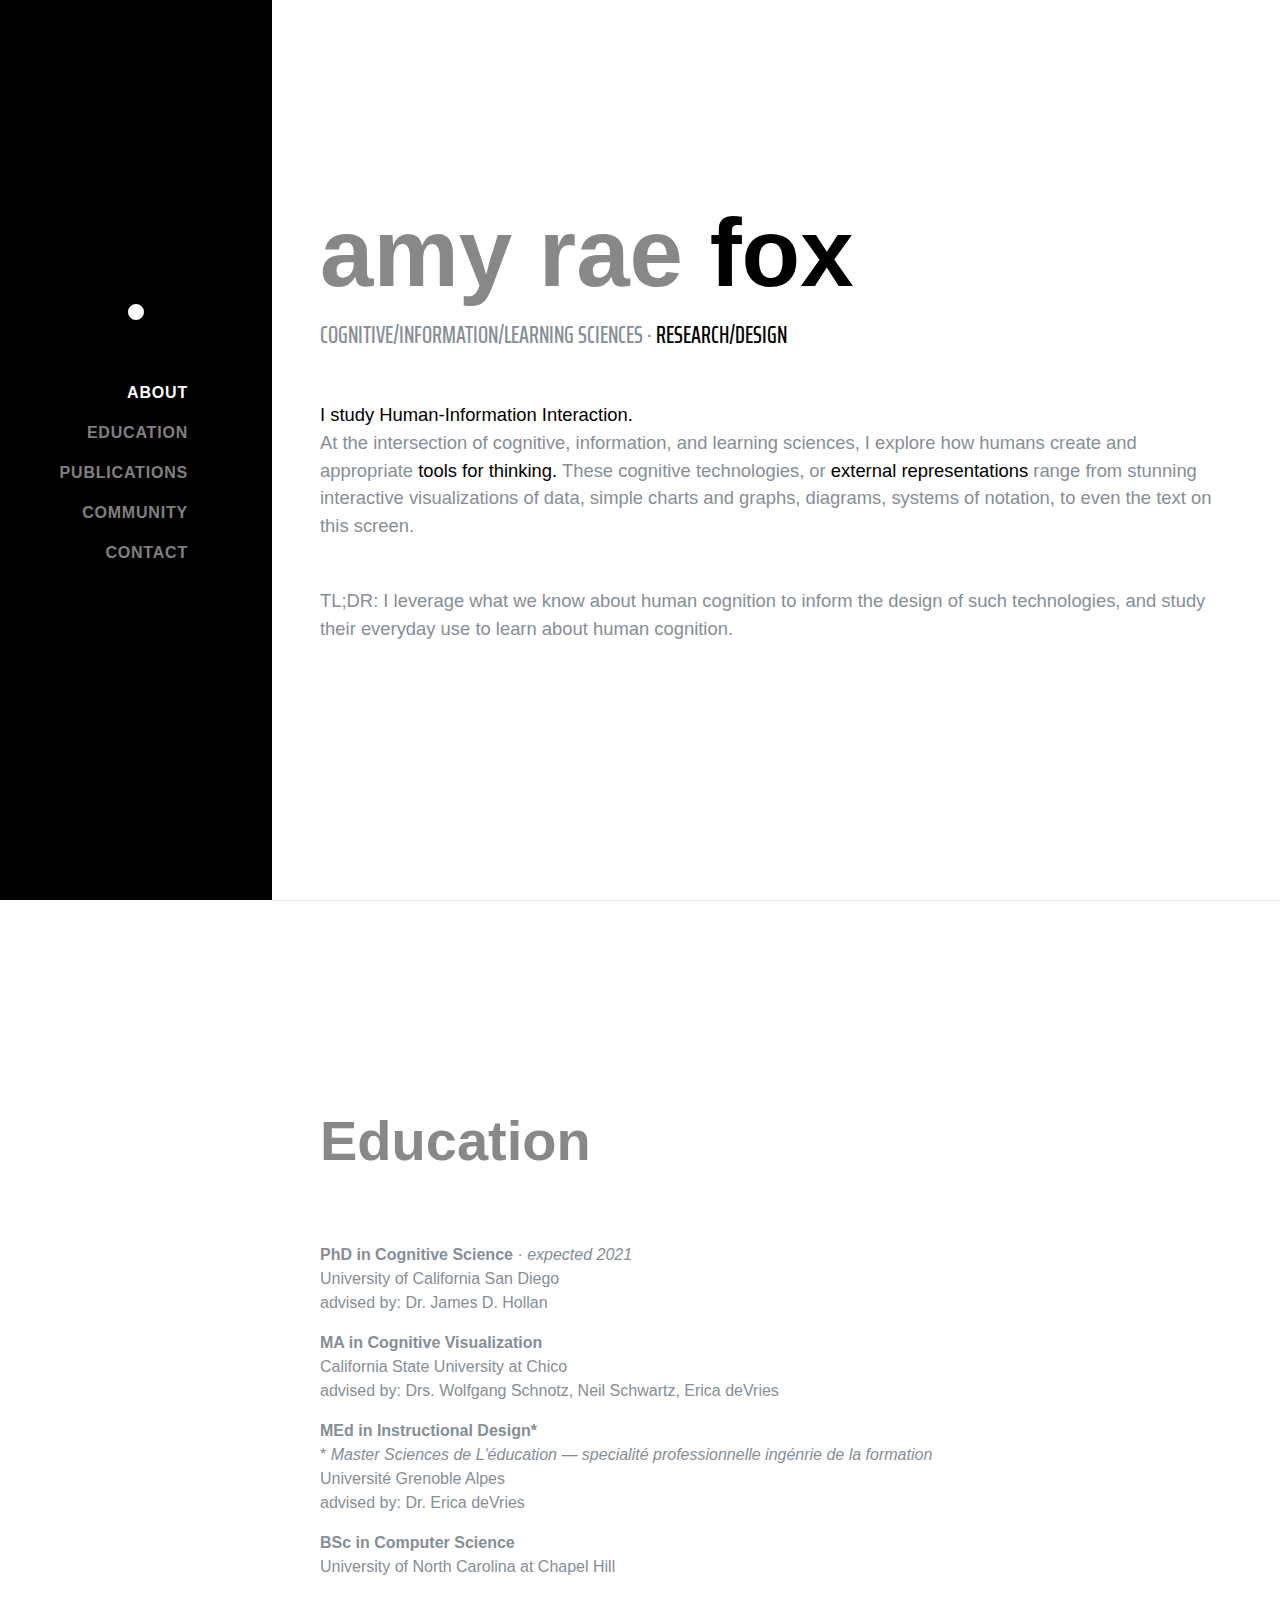
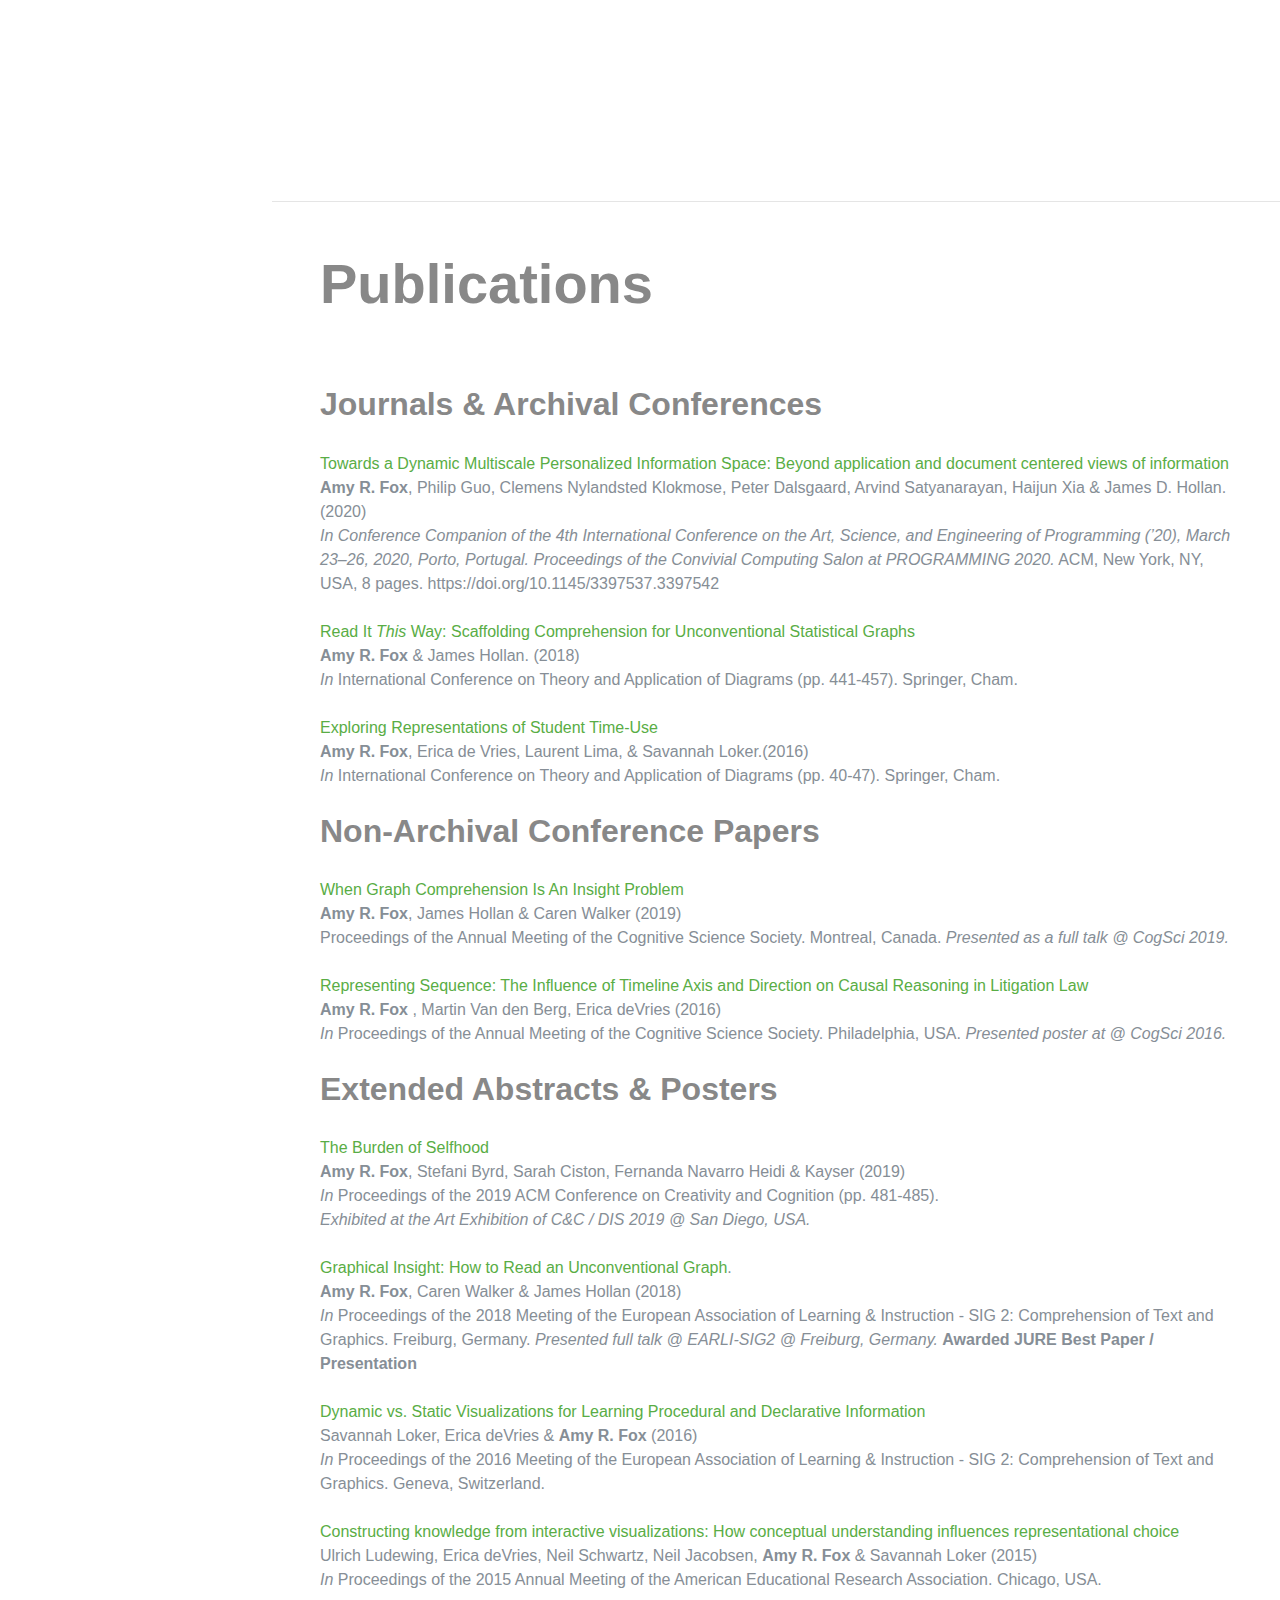
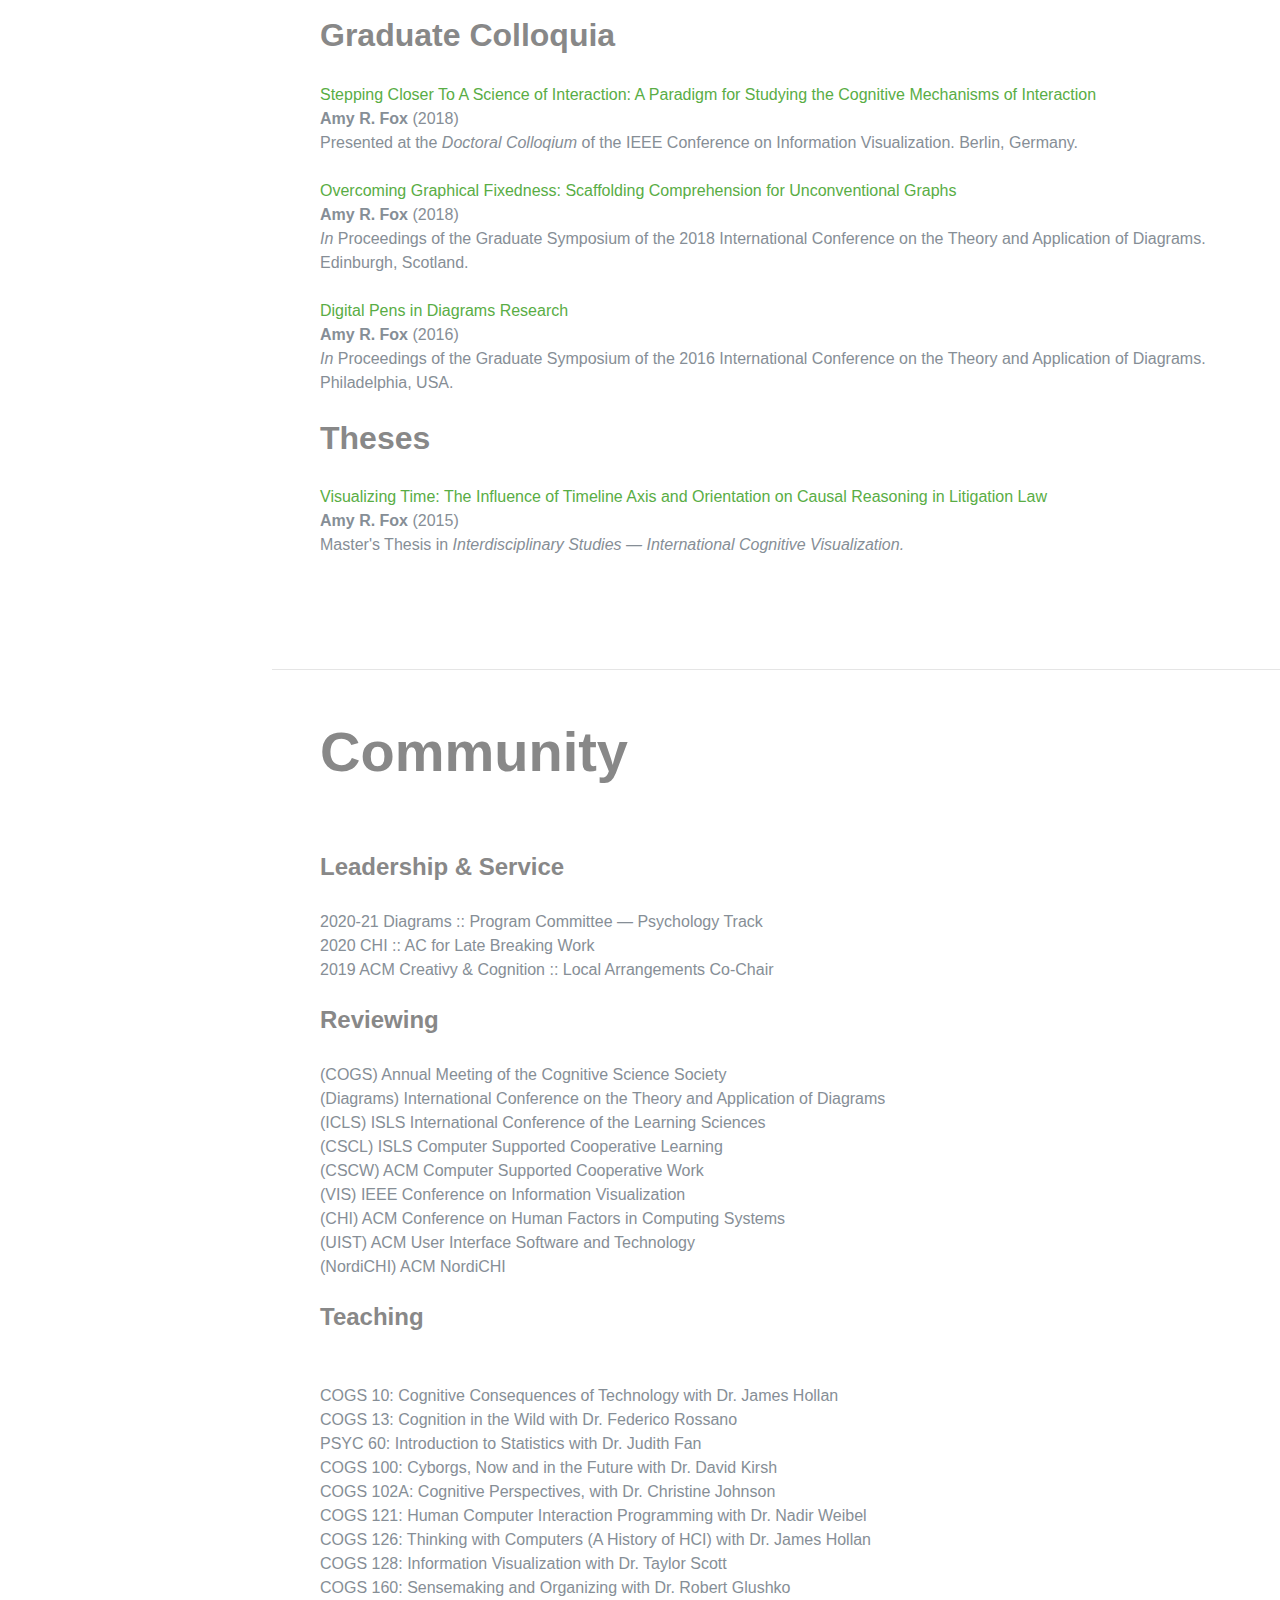
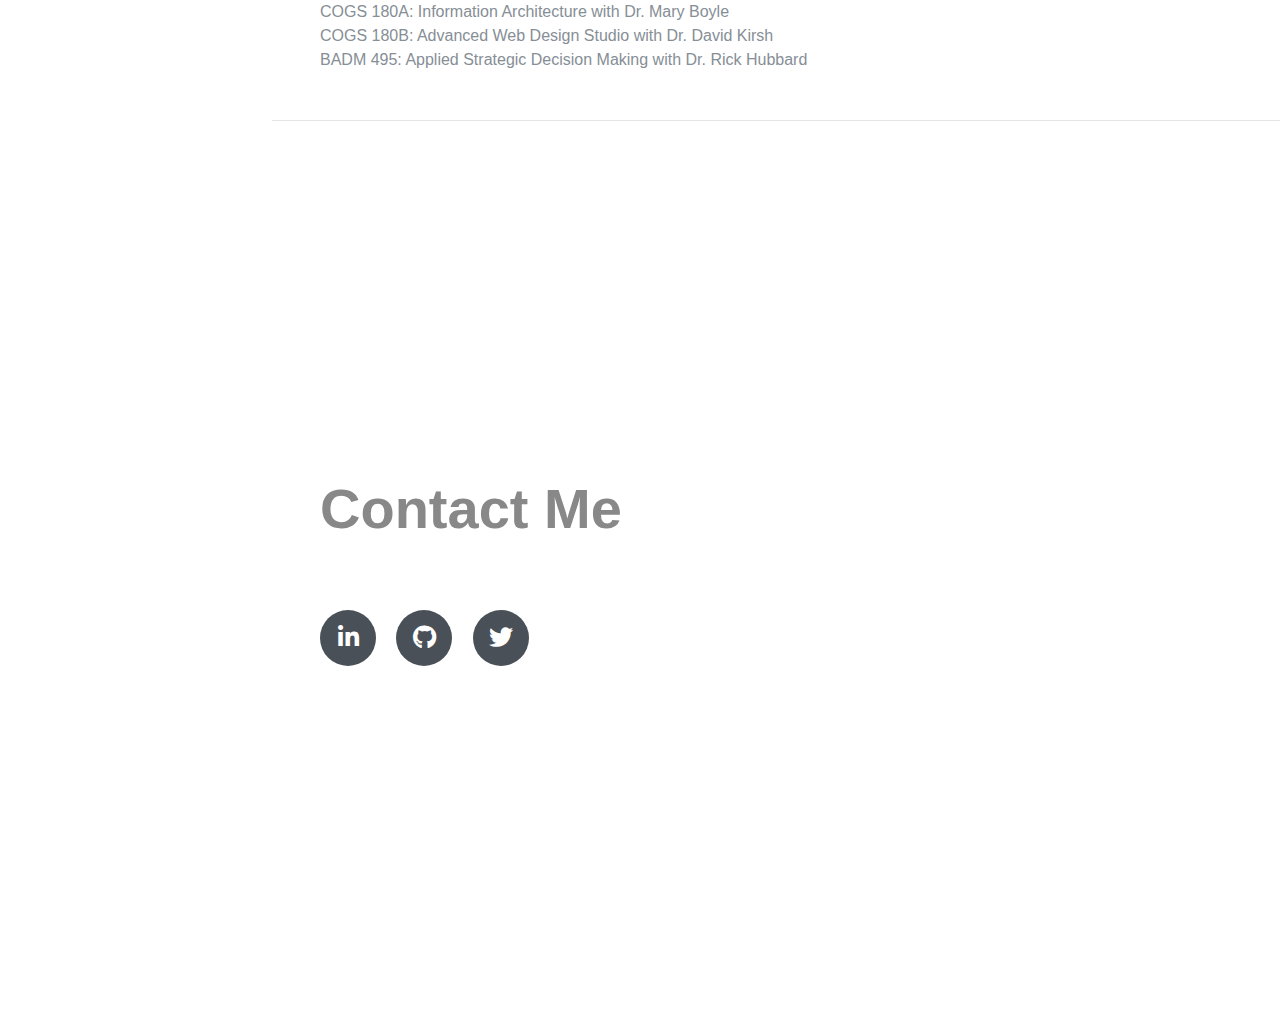
==== commit cccfe328: "update service" ====
--- a/index.html
+++ b/index.html
@@ -232,7 +232,7 @@
       <div class="w-100">
         <h2 class="mb-5">Community</h2>
           <h4>Leadership & Service</h4>
-                 2020 Diagrams :: Program Committee &mdash; Psychology Track
+                 2020-21 Diagrams :: Program Committee &mdash; Psychology Track
             <br> 2020 CHI :: AC for Late Breaking Work
             <br> 2019 ACM Creativy & Cognition :: Local Arrangements Co-Chair
             <br><br>
@@ -240,28 +240,30 @@
             (COGS) Annual Meeting of the Cognitive Science Society
             <br> (Diagrams) International Conference on the Theory and Application of Diagrams
 
-            <br> (ICLS) International Conference of the Learning Sciences
-            <br> (CSCL) Computer Supported Cooperative Learning
+            <br> (ICLS) ISLS International Conference of the Learning Sciences
+            <br> (CSCL) ISLS Computer Supported Cooperative Learning
 
             <br> (CSCW) ACM Computer Supported Cooperative Work
             <br> (VIS) IEEE Conference on Information Visualization
-            <br> (CHI) ACM CHI Conference on Human Factors in Computing Systems
+            <br> (CHI) ACM Conference on Human Factors in Computing Systems
             <br> (UIST) ACM User Interface Software and Technology
             <br> (NordiCHI) ACM NordiCHI
 
 
             <br><br>
           <h4>Teaching</h4>
-                 COGS128: Information Visualization with Dr. Taylor Scott
-            <br> PSYC60: Introduction to Statistics for Psychology with Dr. Judith Fan
-            <br> COGS126: Thinking with Computers (A History of HCI) with Dr. James Hollan
-            <br> COGS160: Sensemaking and Organizing with Dr. Robert Glushko
-            <br> COGS180A: Information Architecture with Dr. Mary Boyle
-            <br> COGS13: Cognition in the Wild with Dr. Federico Rossano
-            <br> COGS10: Cognitive Consequences of Technology with Dr. James Hollan
-            <br> COGS180B: Advanced Web Design Studio with Dr. David Kirsh
-            <br> COGS121: Human Computer Interaction Programming with Dr. Nadir Weibel
-            <br> BADM495: Applied Strategic Decision Making with Dr. Rick Hubbard
+            <br> COGS 10: Cognitive Consequences of Technology with Dr. James Hollan
+            <br> COGS 13: Cognition in the Wild with Dr. Federico Rossano
+            <br> PSYC 60: Introduction to Statistics with Dr. Judith Fan
+            <br> COGS 100: Cyborgs, Now and in the Future with Dr. David Kirsh
+            <br> COGS 102A: Cognitive Perspectives, with Dr. Christine Johnson
+            <br> COGS 121: Human Computer Interaction Programming with Dr. Nadir Weibel
+            <br> COGS 126: Thinking with Computers (A History of HCI) with Dr. James Hollan
+            <br> COGS 128: Information Visualization with Dr. Taylor Scott
+            <br> COGS 160: Sensemaking and Organizing with Dr. Robert Glushko
+            <br> COGS 180A: Information Architecture with Dr. Mary Boyle
+            <br> COGS 180B: Advanced Web Design Studio with Dr. David Kirsh
+            <br> BADM 495: Applied Strategic Decision Making with Dr. Rick Hubbard
 
       </div>
     </section>
--- a/css/resume.css
+++ b/css/resume.css
@@ -100,6 +100,8 @@
   font-weight: 800;
   letter-spacing: 0.05rem;
   text-transform: uppercase;
+  text-align: right;
+
 }
 
 #sideNav .navbar-toggler:focus {
@@ -108,7 +110,6 @@
 
 @media (min-width: 992px) {
   #sideNav {
-    text-align: center;
     position: fixed;
     top: 0;
     left: 0;
@@ -128,6 +129,7 @@
     border: 0.5rem solid;
     /* //rgba(255, 255, 255, 0.2); */
     color:#ffffff;
+    margin-top: -8vh;
 
   }
   #sideNav .navbar-collapse {
@@ -143,6 +145,7 @@
   }
   #sideNav .navbar-collapse .navbar-nav .nav-item {
     display: block;
+    margin-right: 25%;
   }
   #sideNav .navbar-collapse .navbar-nav .nav-item .nav-link {
     display: block;
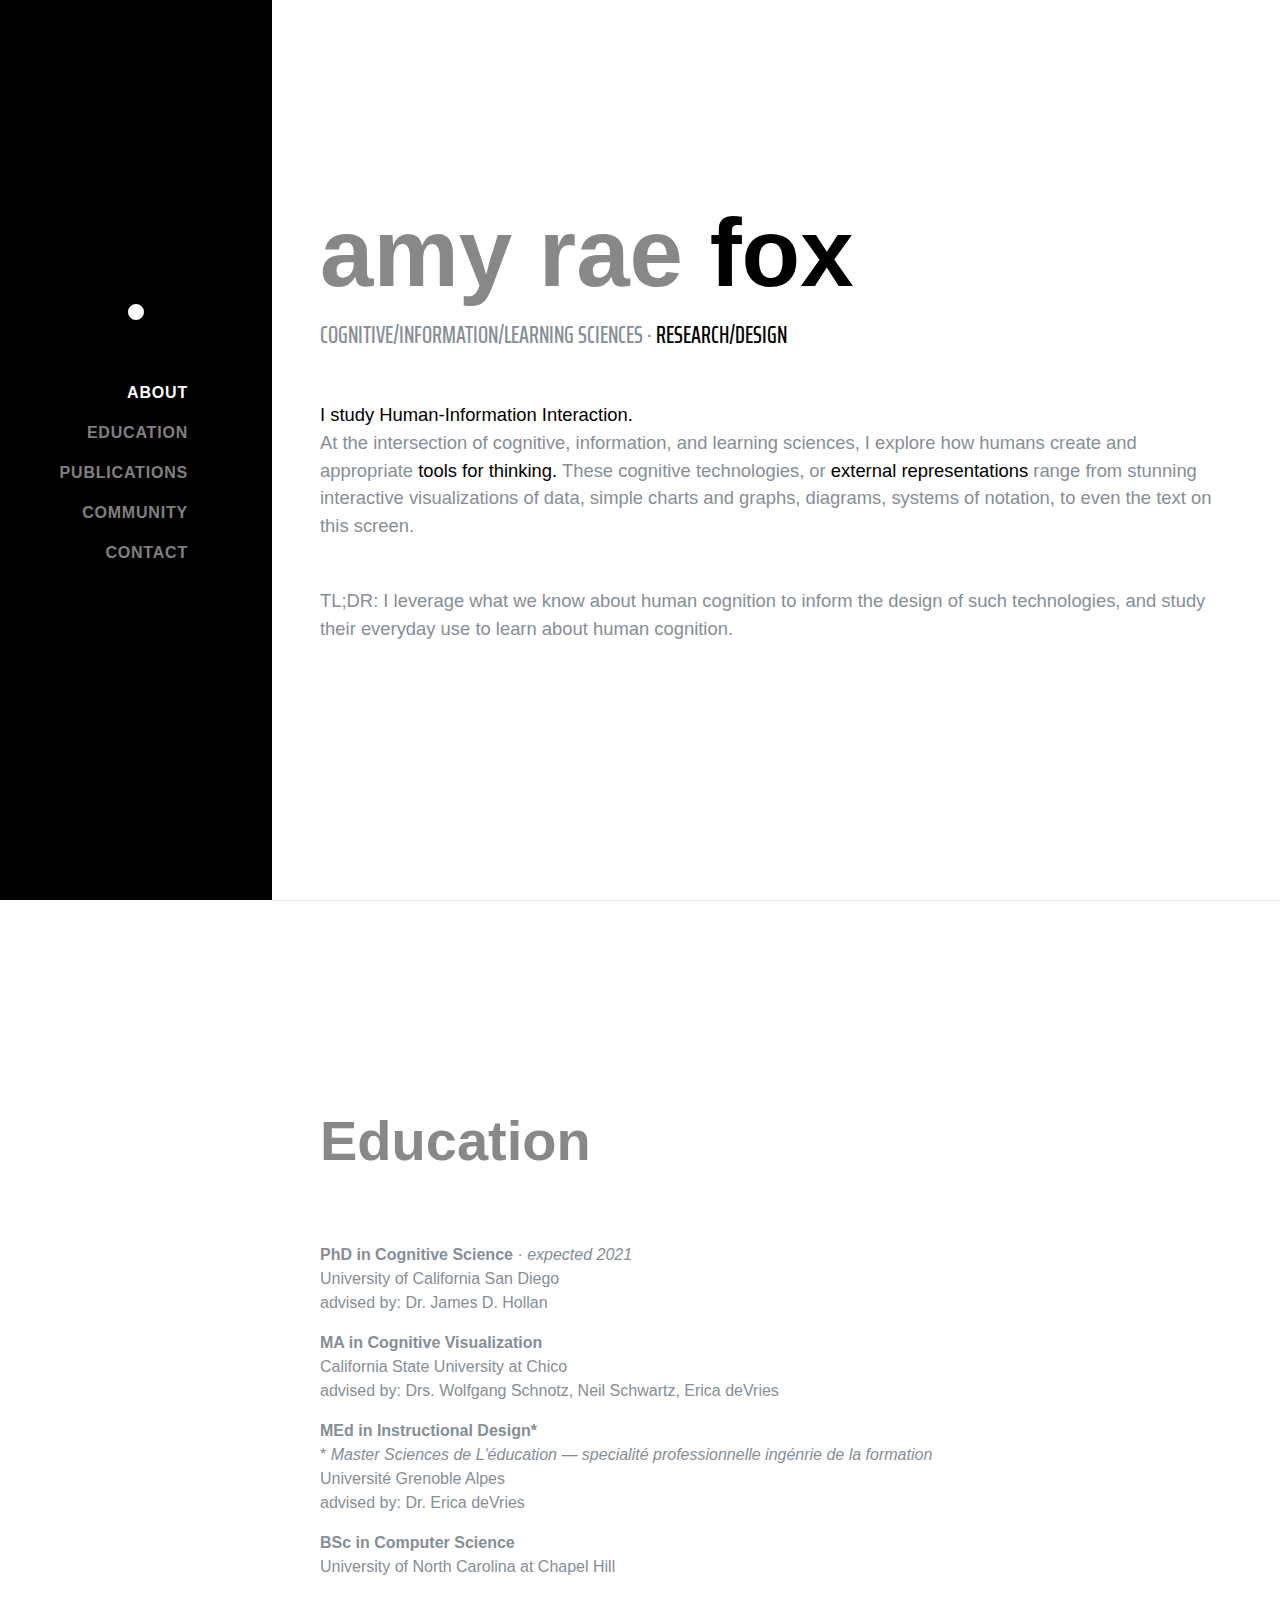
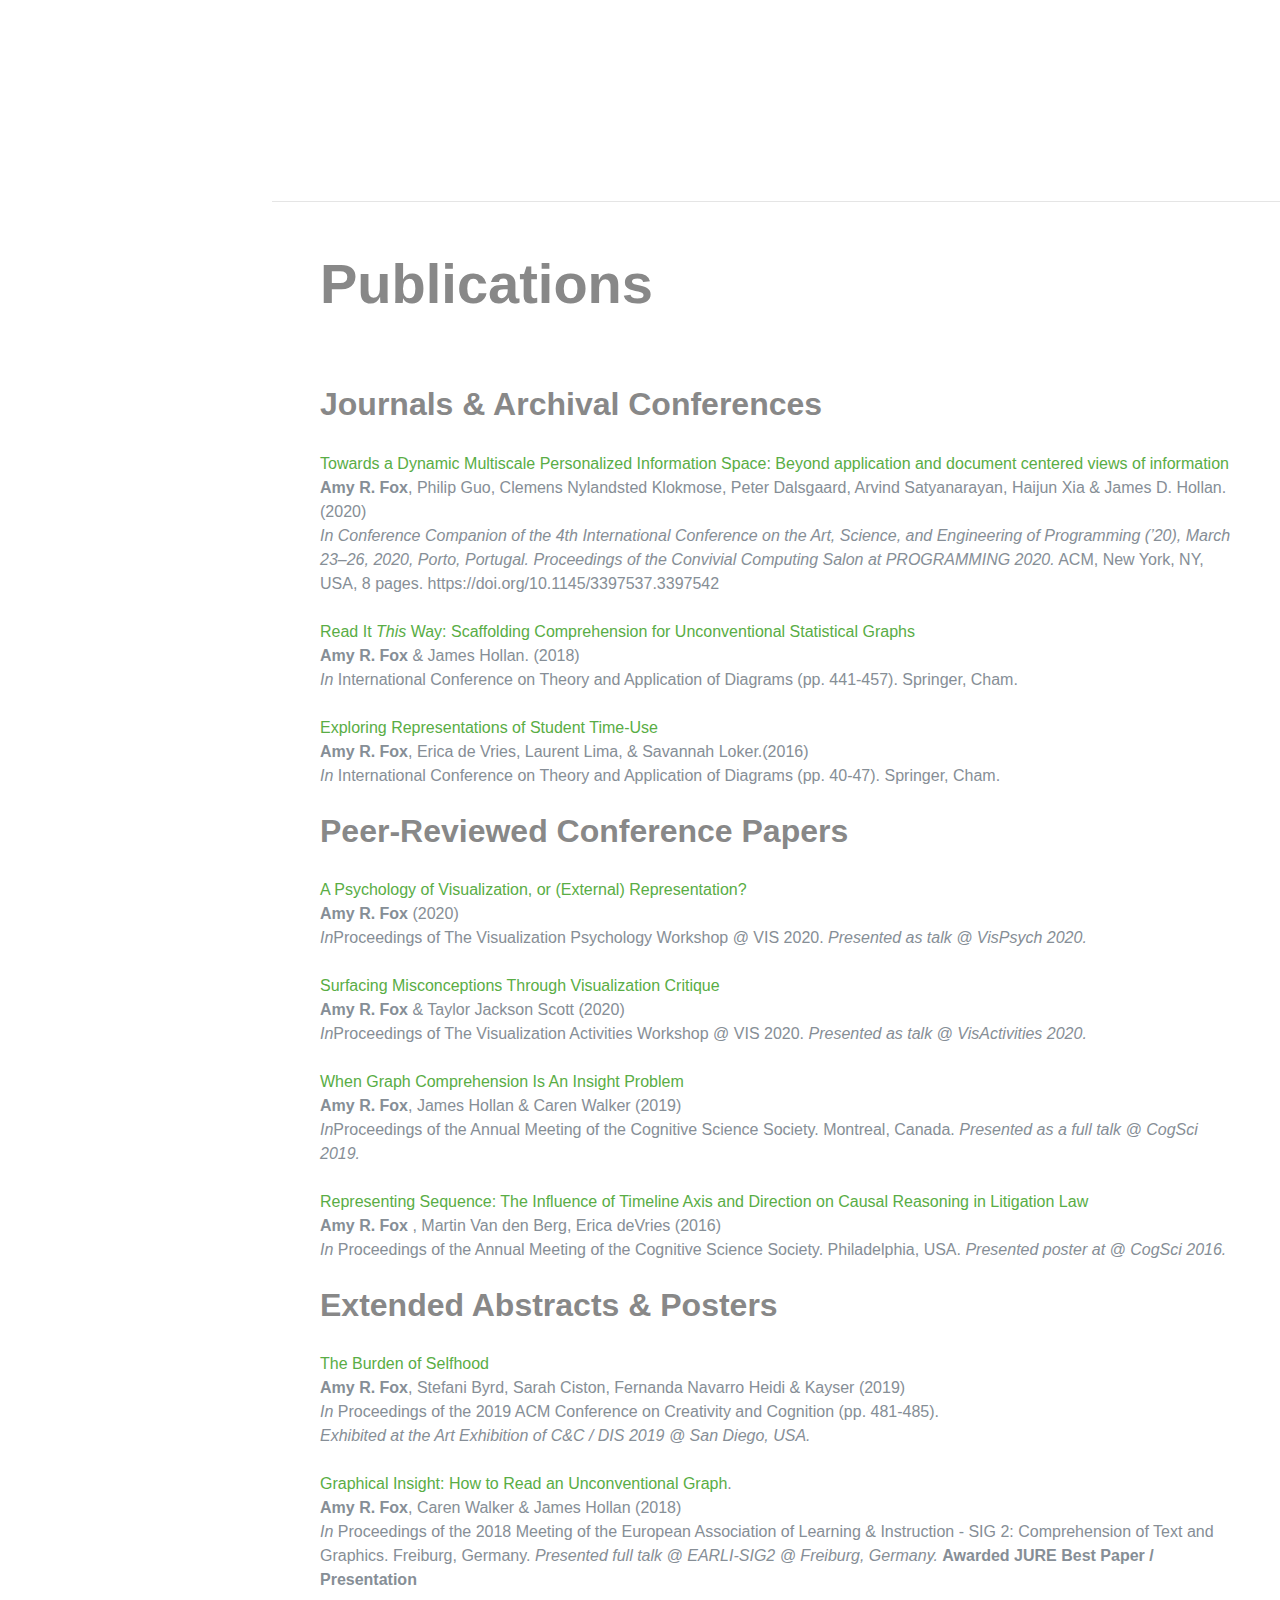
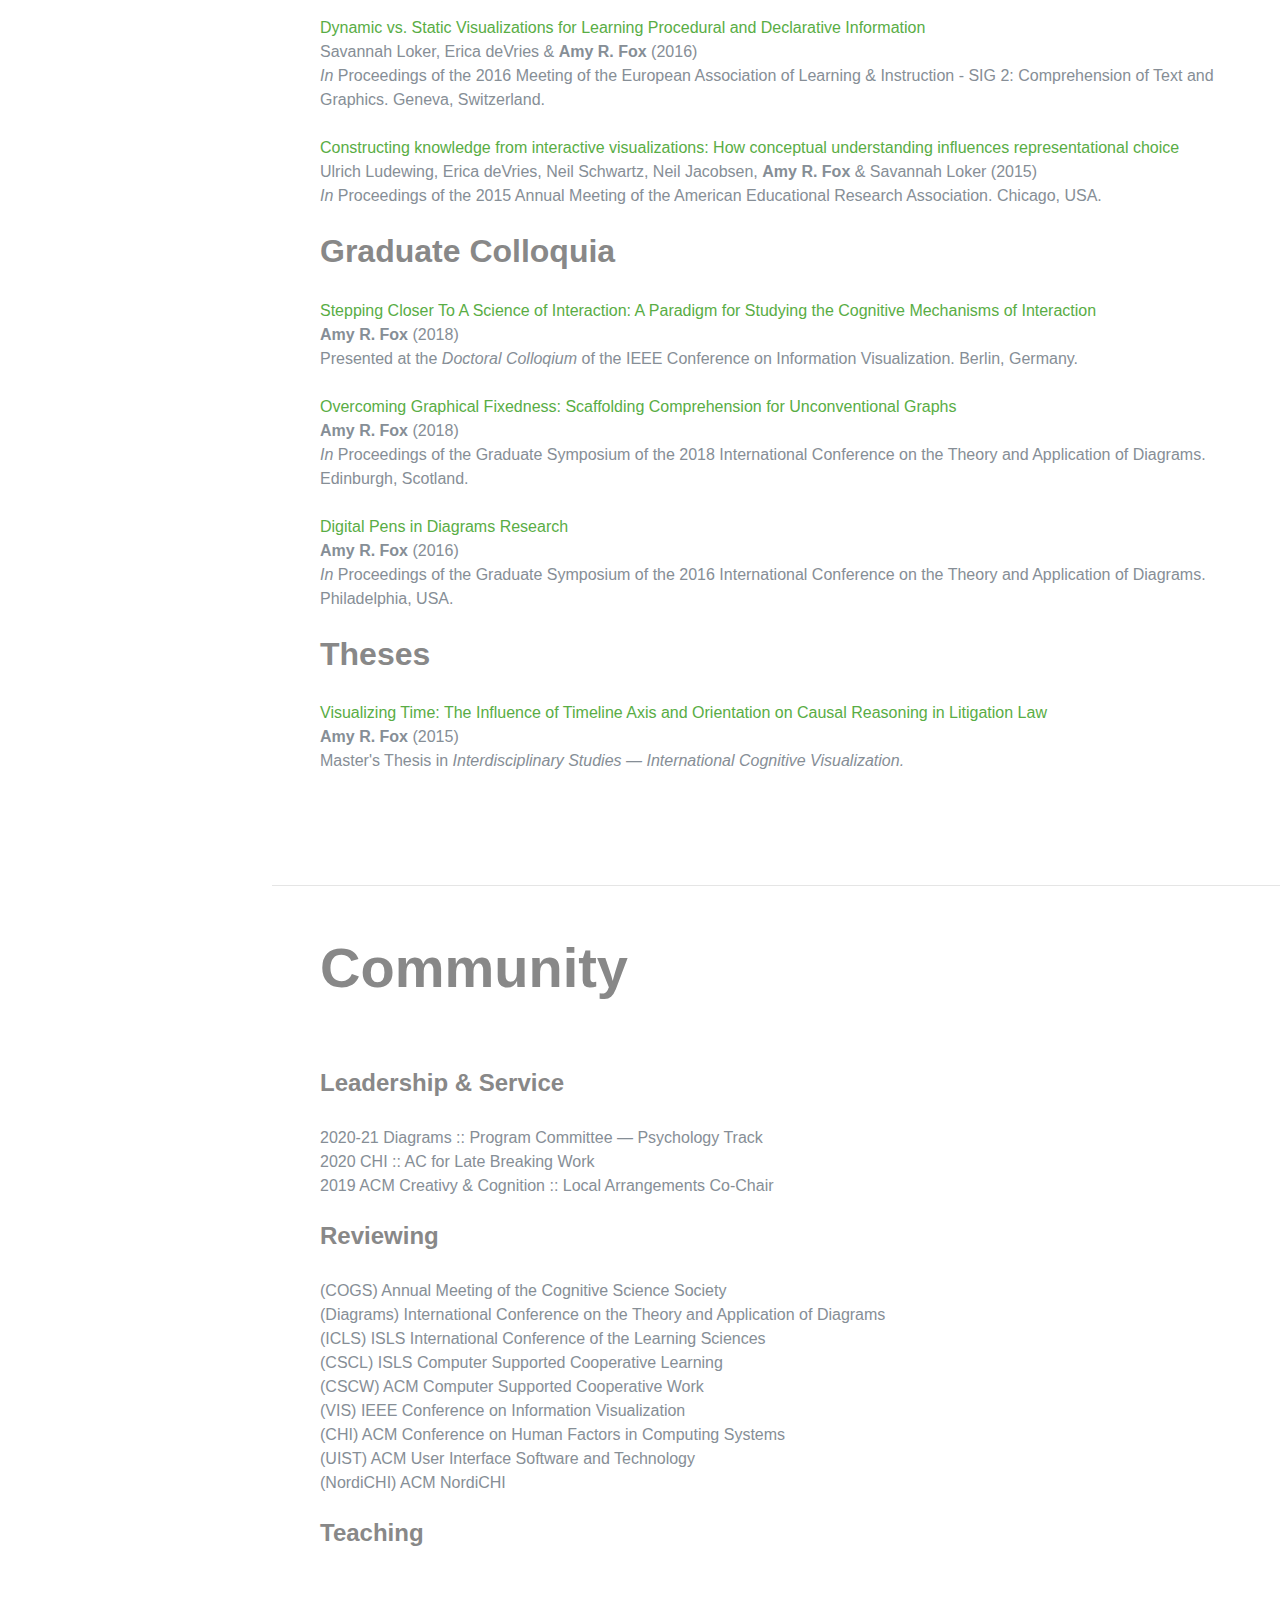
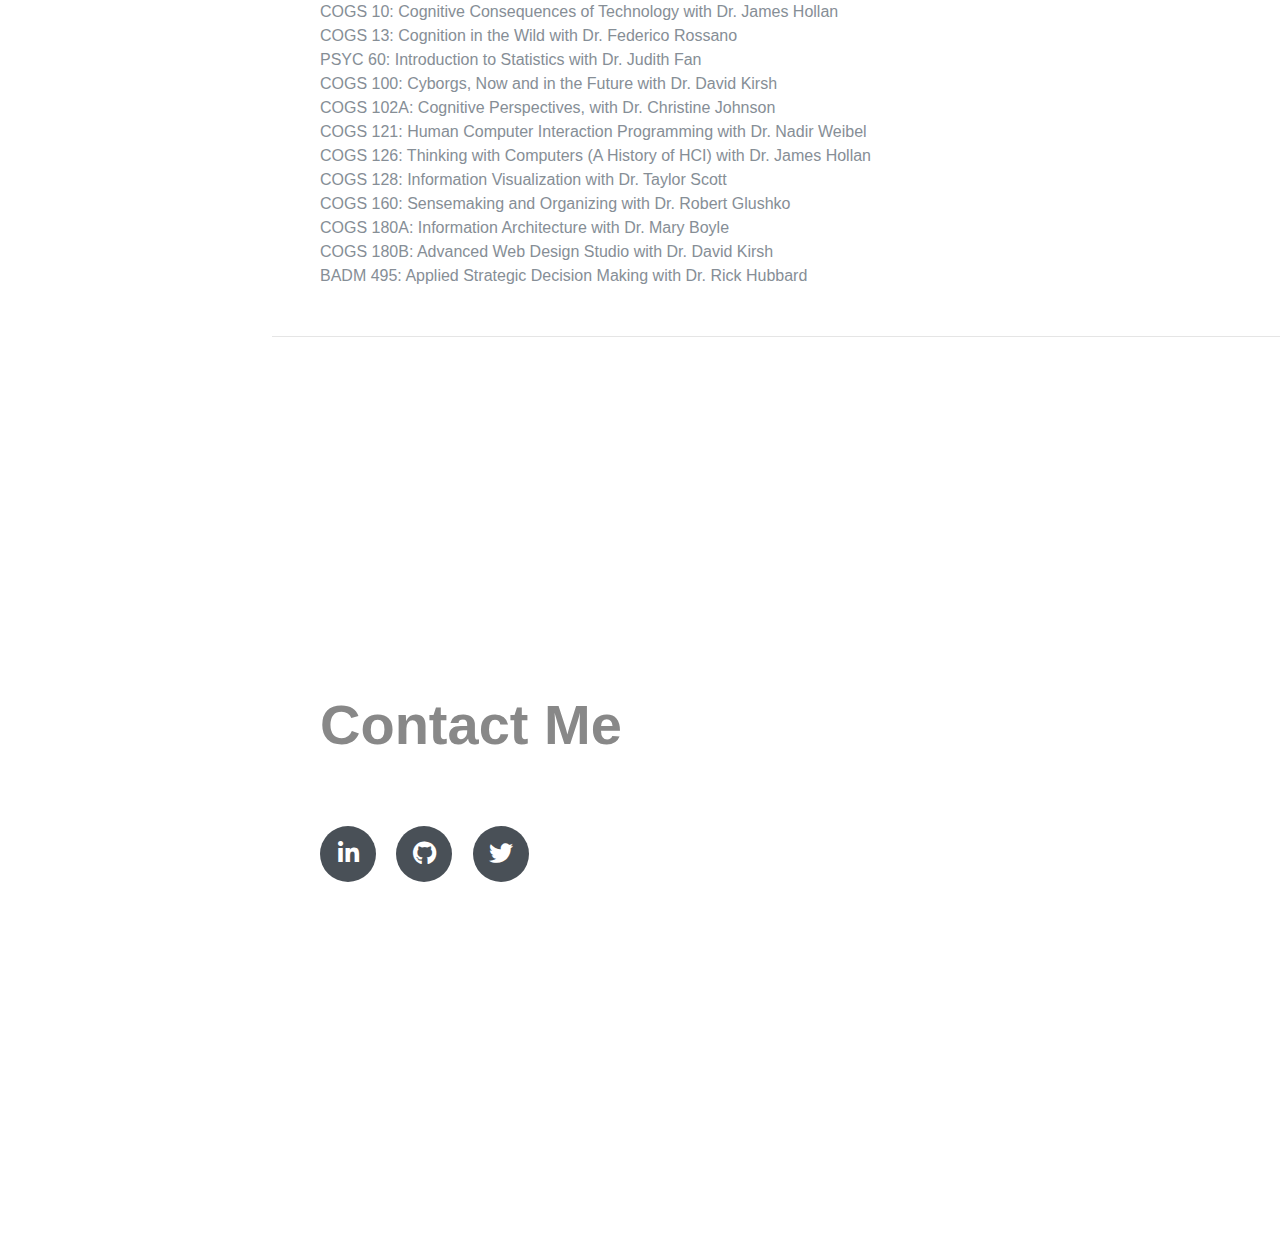
==== commit 85a2cb93: "add vis workshop papers" ====
--- a/index.html
+++ b/index.html
@@ -150,11 +150,23 @@
 
           <!-- *********FULL PAPERS********* -->
 
-        <h3>Non-Archival Conference Papers</h3>
+        <h3>Peer-Reviewed Conference Papers</h3>
+
+        <a target="_blank" href="docs/WP_1_FOX.pdf">A Psychology of Visualization, or (External) Representation?</a>
+        <p class="mb-0"><b>Amy R. Fox</b> (2020)
+        <br><i>In</i>Proceedings of The Visualization Psychology Workshop @ VIS 2020.
+        <i> Presented as talk @ VisPsych 2020.</i></p>
+        <br>
+
+        <a target="_blank" href="docs/WP_2_FOX.pdf">Surfacing Misconceptions Through Visualization Critique</a>
+        <p class="mb-0"><b>Amy R. Fox</b> & Taylor Jackson Scott (2020)
+        <br><i>In</i>Proceedings of The Visualization Activities Workshop @ VIS 2020.
+        <i> Presented as talk @ VisActivities 2020.</i></p>
+        <br>
 
         <a target="_blank" href="docs/CP_2_FOX.pdf">When Graph Comprehension Is An Insight Problem</a>
         <p class="mb-0"><b>Amy R. Fox</b>, James Hollan & Caren Walker (2019)
-        <br>Proceedings of the Annual Meeting of the Cognitive Science Society. Montreal, Canada.
+        <br><i>In</i>Proceedings of the Annual Meeting of the Cognitive Science Society. Montreal, Canada.
         <i> Presented as a full talk @ CogSci 2019.</i></p>
         <br>
 
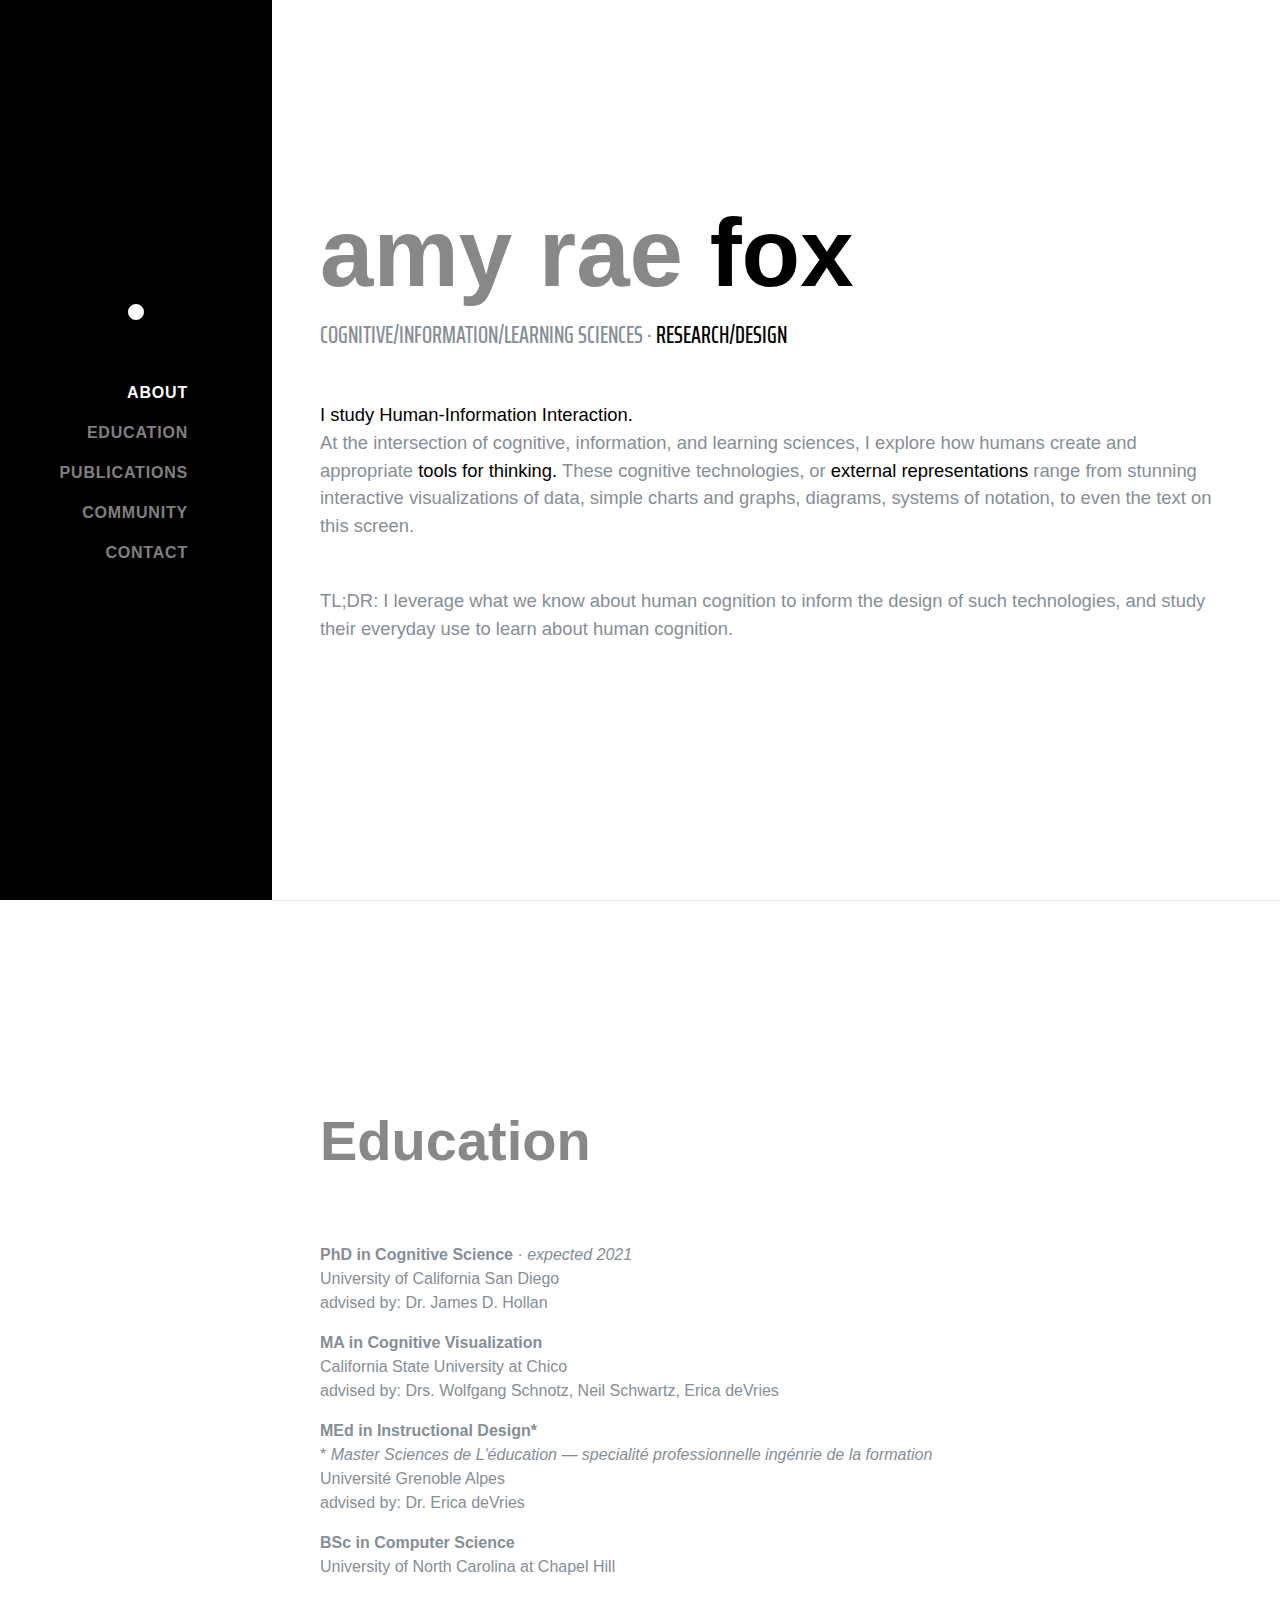
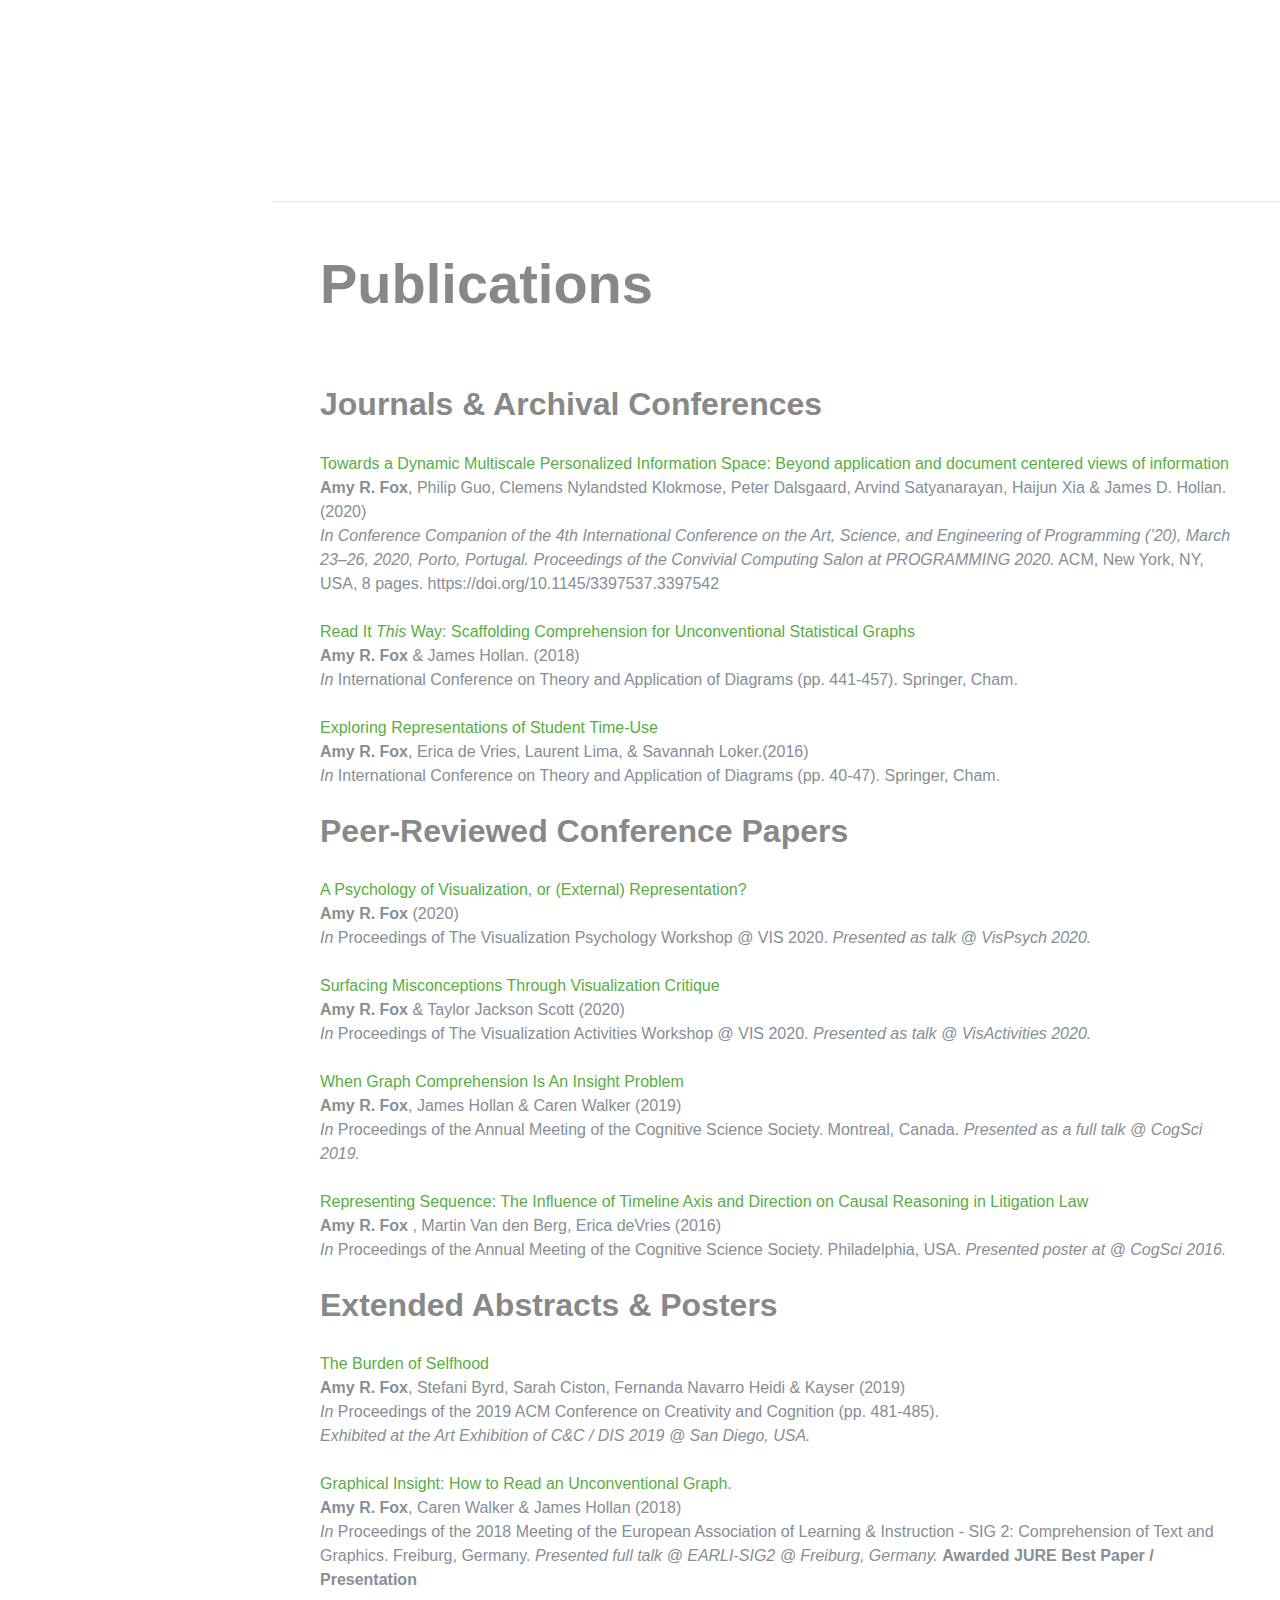
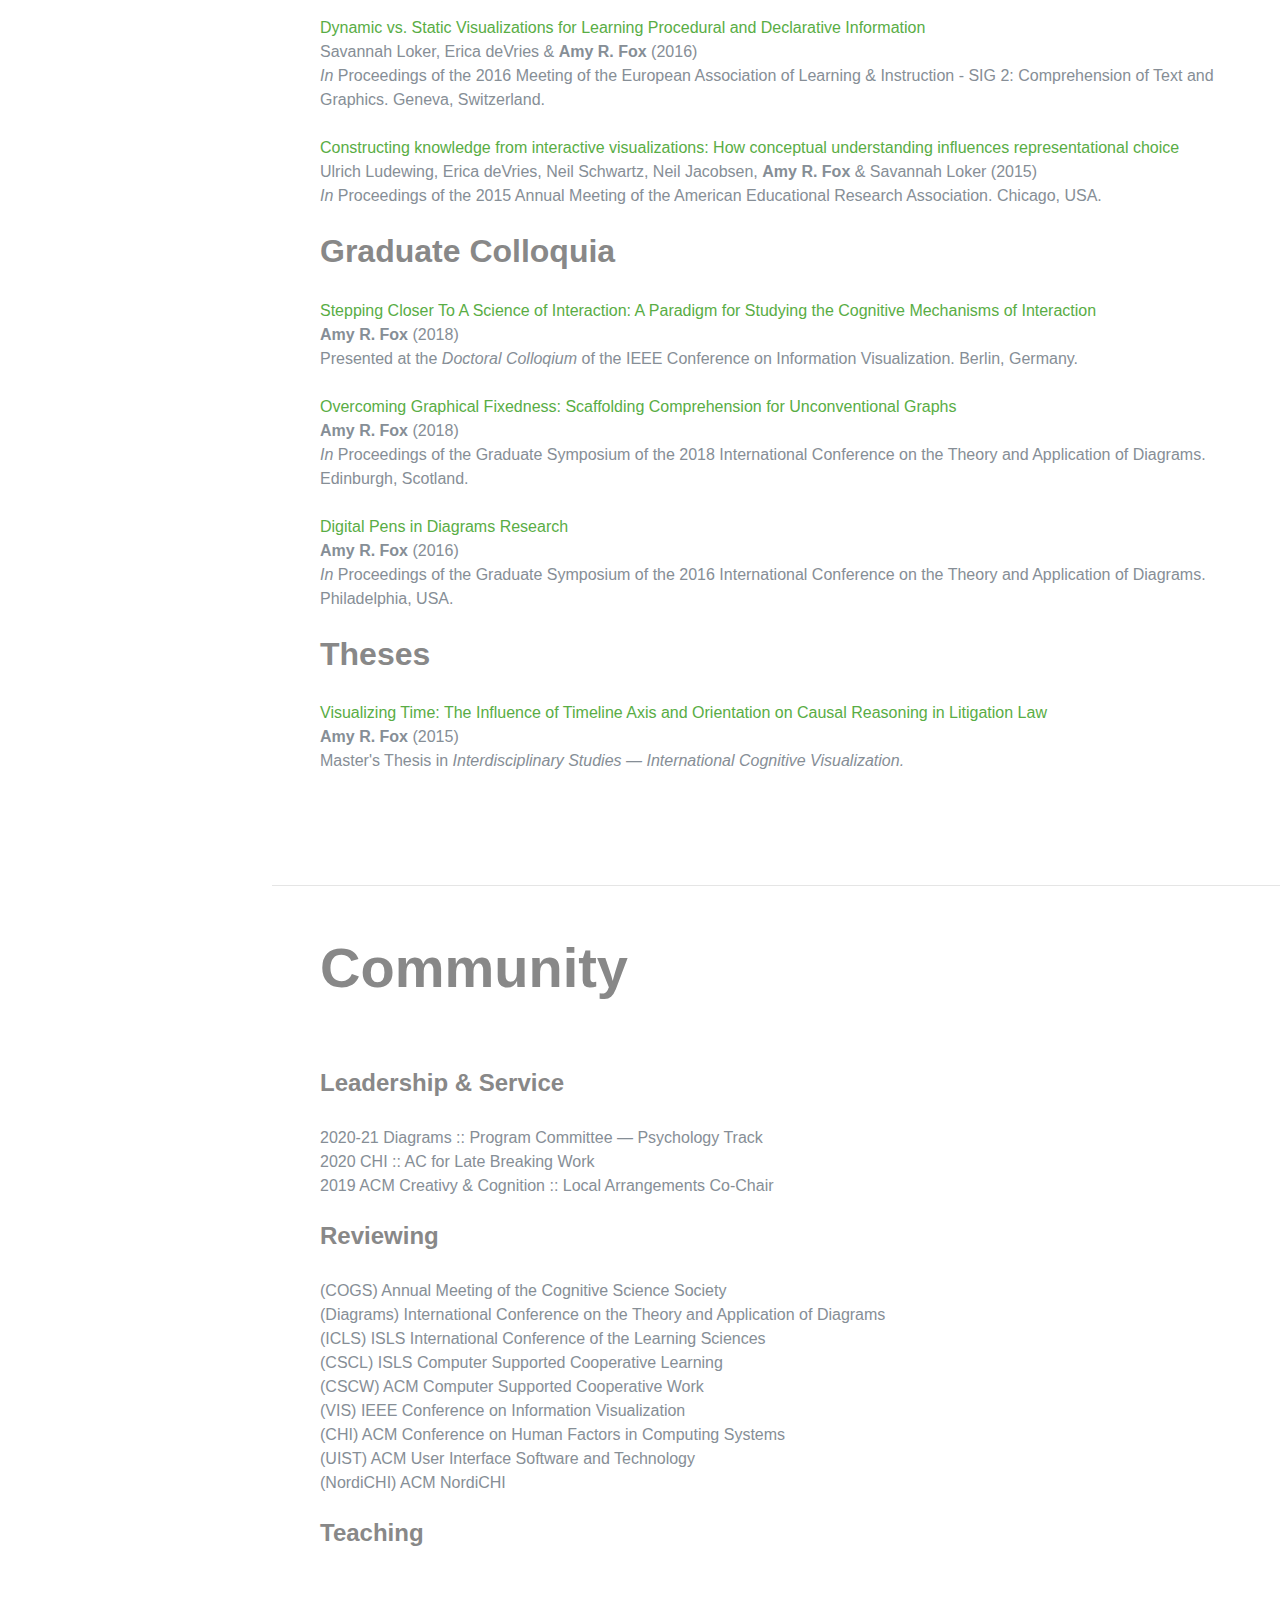
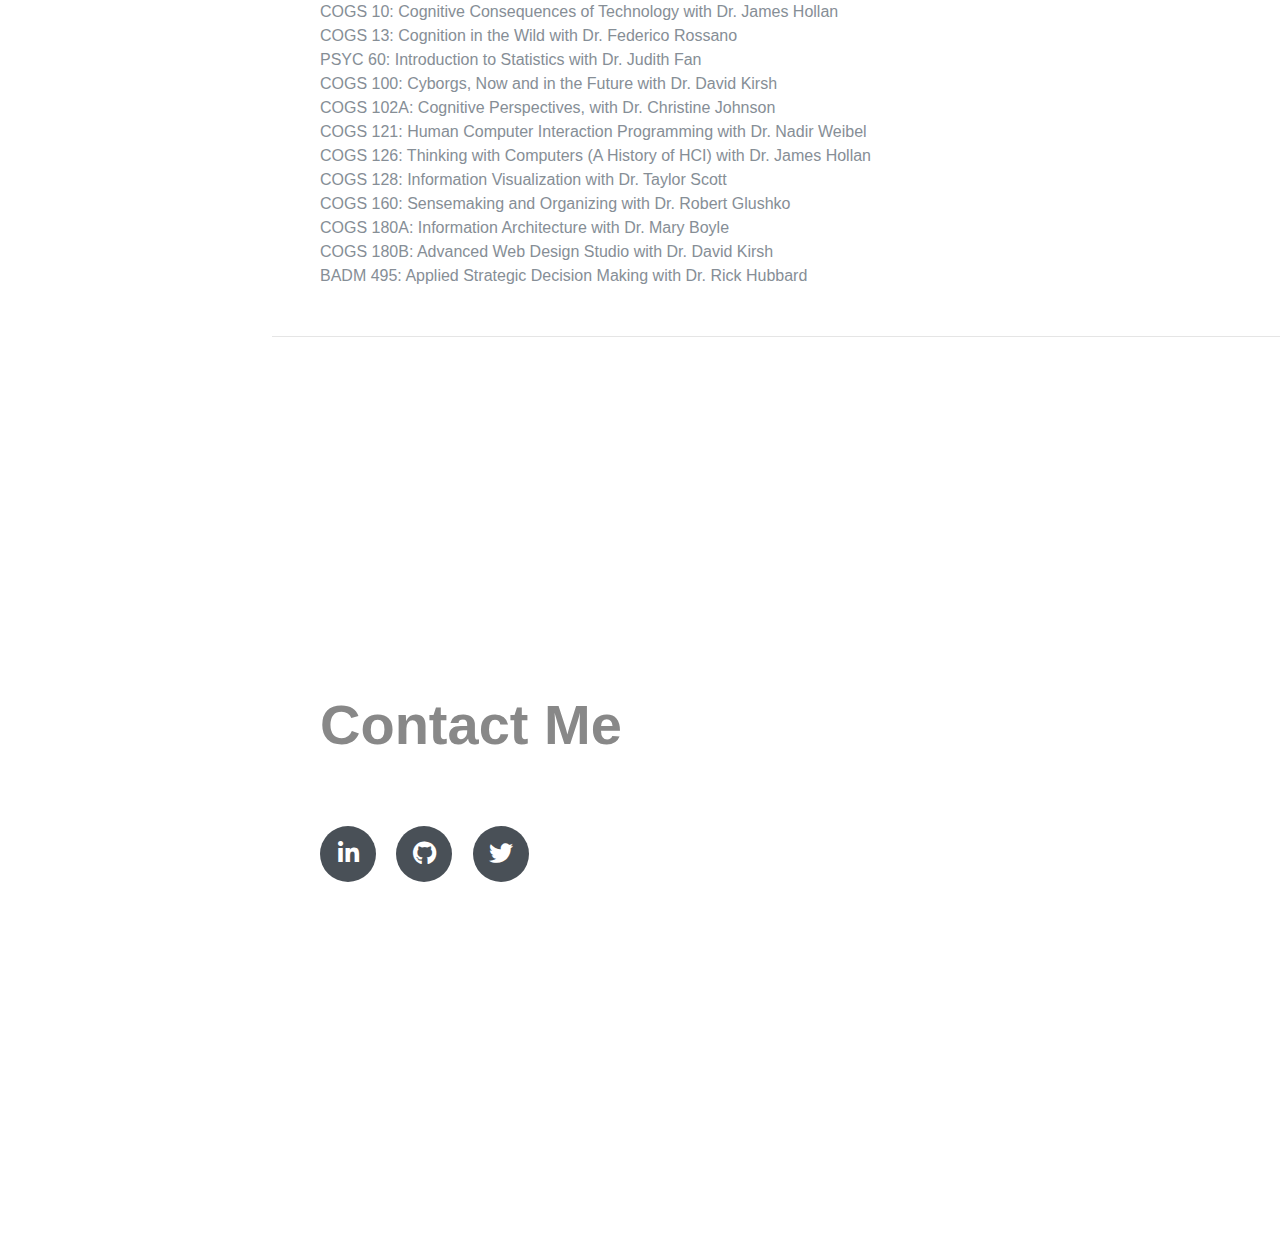
==== commit e36e13f4: "spacing fix" ====
--- a/index.html
+++ b/index.html
@@ -154,19 +154,19 @@
 
         <a target="_blank" href="docs/WP_1_FOX.pdf">A Psychology of Visualization, or (External) Representation?</a>
         <p class="mb-0"><b>Amy R. Fox</b> (2020)
-        <br><i>In</i>Proceedings of The Visualization Psychology Workshop @ VIS 2020.
+        <br><i>In</i> Proceedings of The Visualization Psychology Workshop @ VIS 2020.
         <i> Presented as talk @ VisPsych 2020.</i></p>
         <br>
 
         <a target="_blank" href="docs/WP_2_FOX.pdf">Surfacing Misconceptions Through Visualization Critique</a>
         <p class="mb-0"><b>Amy R. Fox</b> & Taylor Jackson Scott (2020)
-        <br><i>In</i>Proceedings of The Visualization Activities Workshop @ VIS 2020.
+        <br><i>In</i> Proceedings of The Visualization Activities Workshop @ VIS 2020.
         <i> Presented as talk @ VisActivities 2020.</i></p>
         <br>
 
         <a target="_blank" href="docs/CP_2_FOX.pdf">When Graph Comprehension Is An Insight Problem</a>
         <p class="mb-0"><b>Amy R. Fox</b>, James Hollan & Caren Walker (2019)
-        <br><i>In</i>Proceedings of the Annual Meeting of the Cognitive Science Society. Montreal, Canada.
+        <br><i>In</i> Proceedings of the Annual Meeting of the Cognitive Science Society. Montreal, Canada.
         <i> Presented as a full talk @ CogSci 2019.</i></p>
         <br>
 
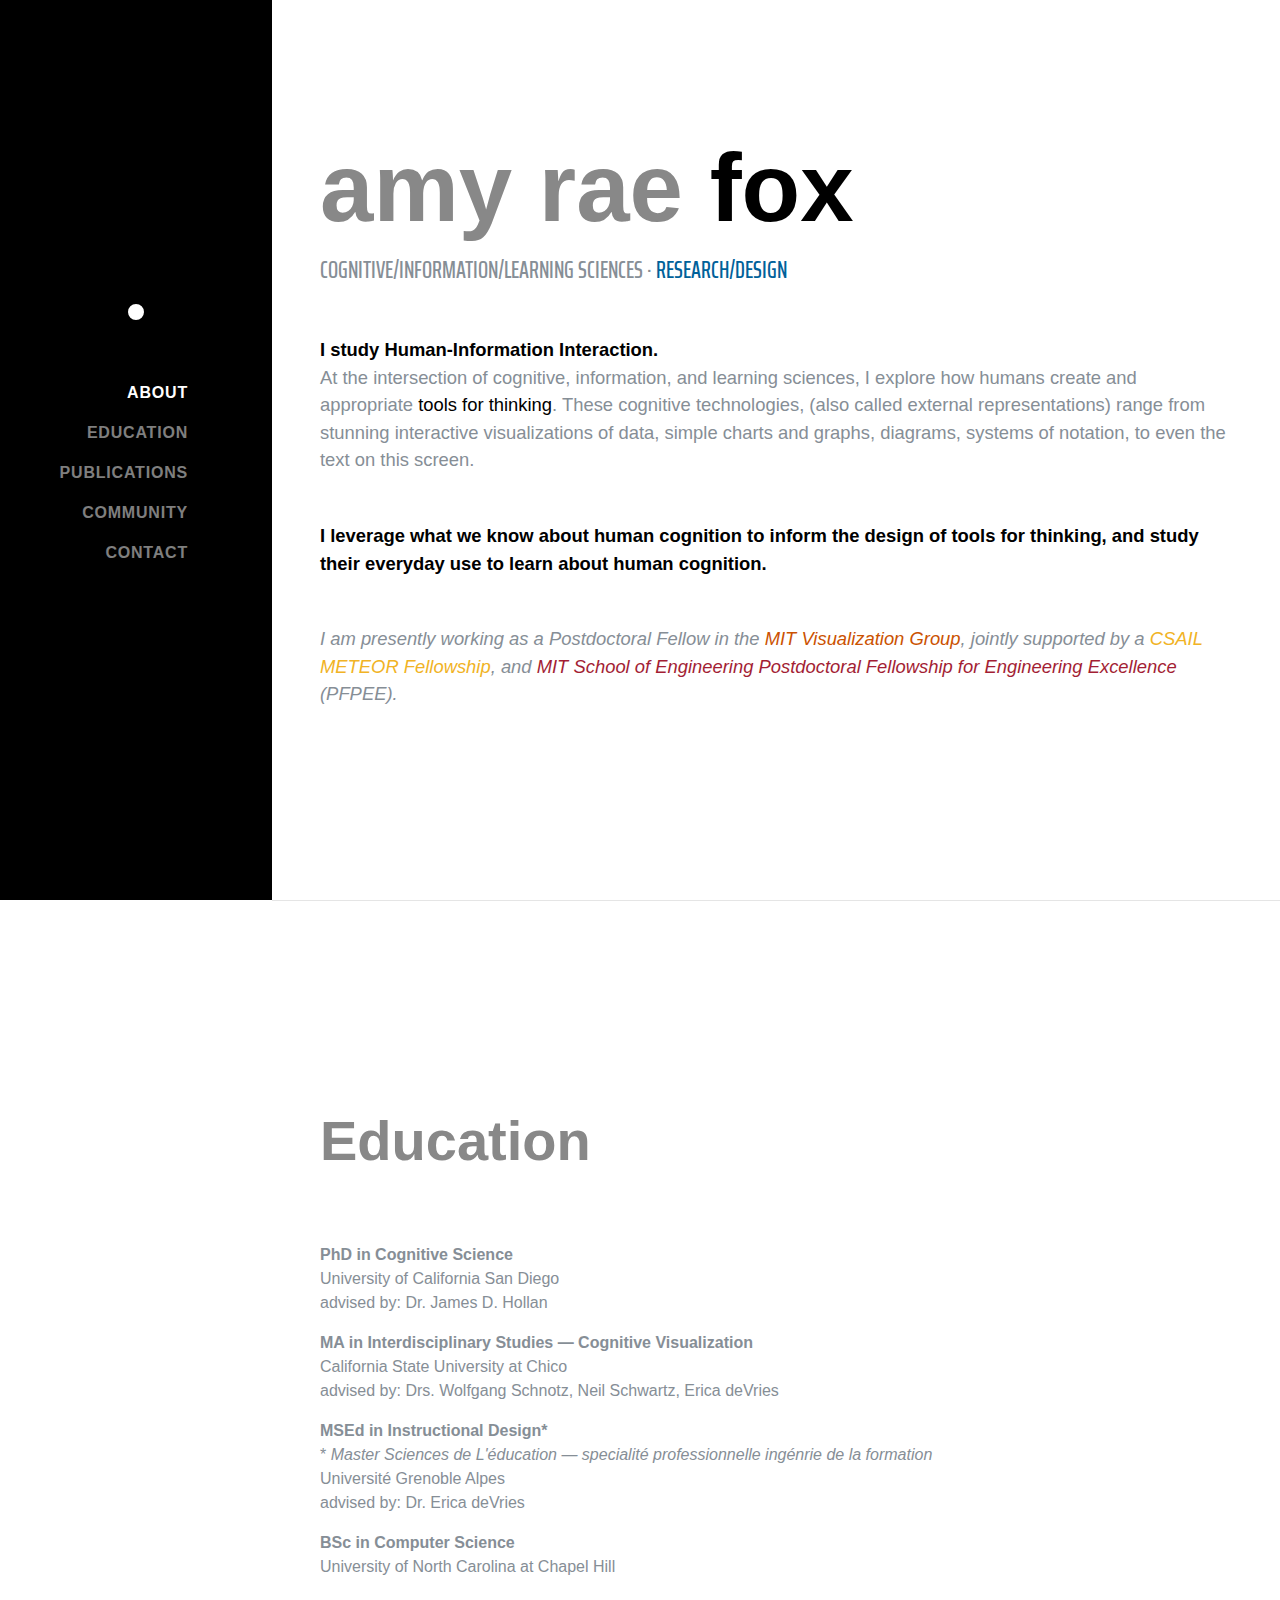
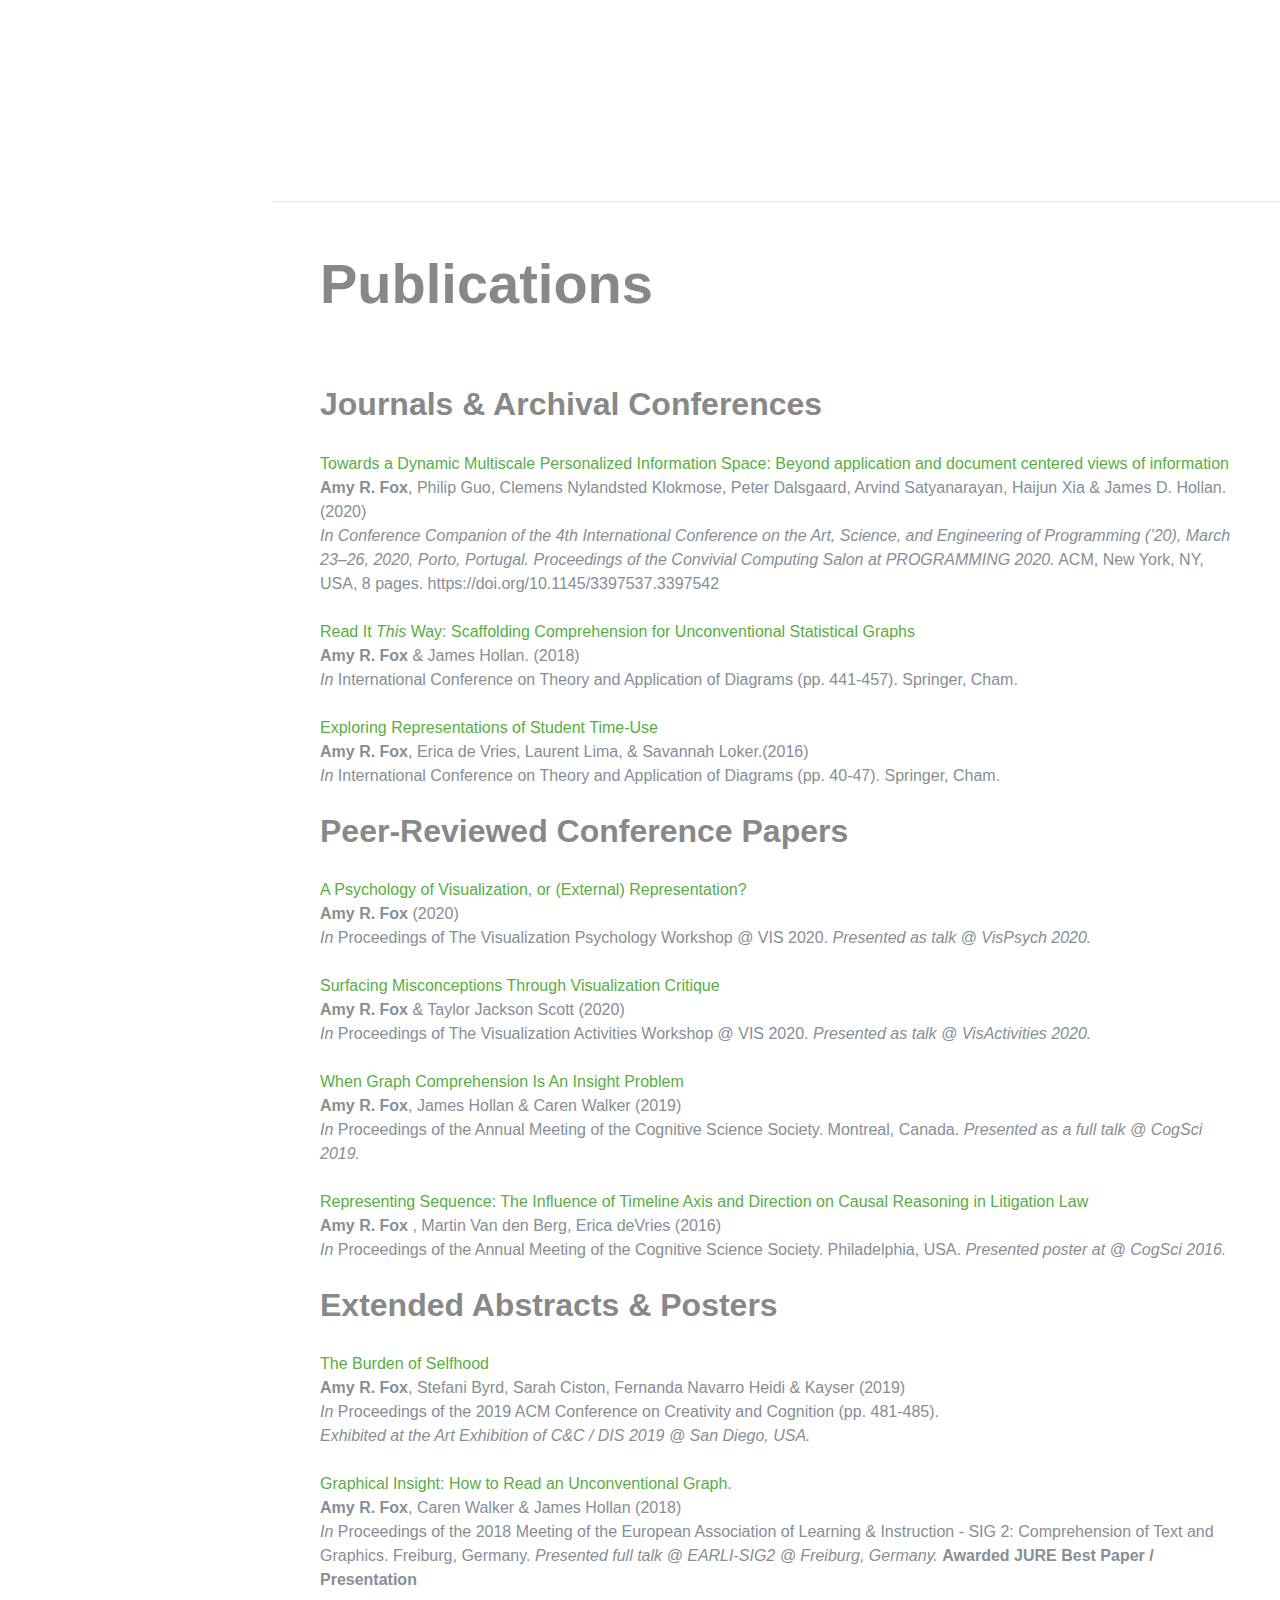
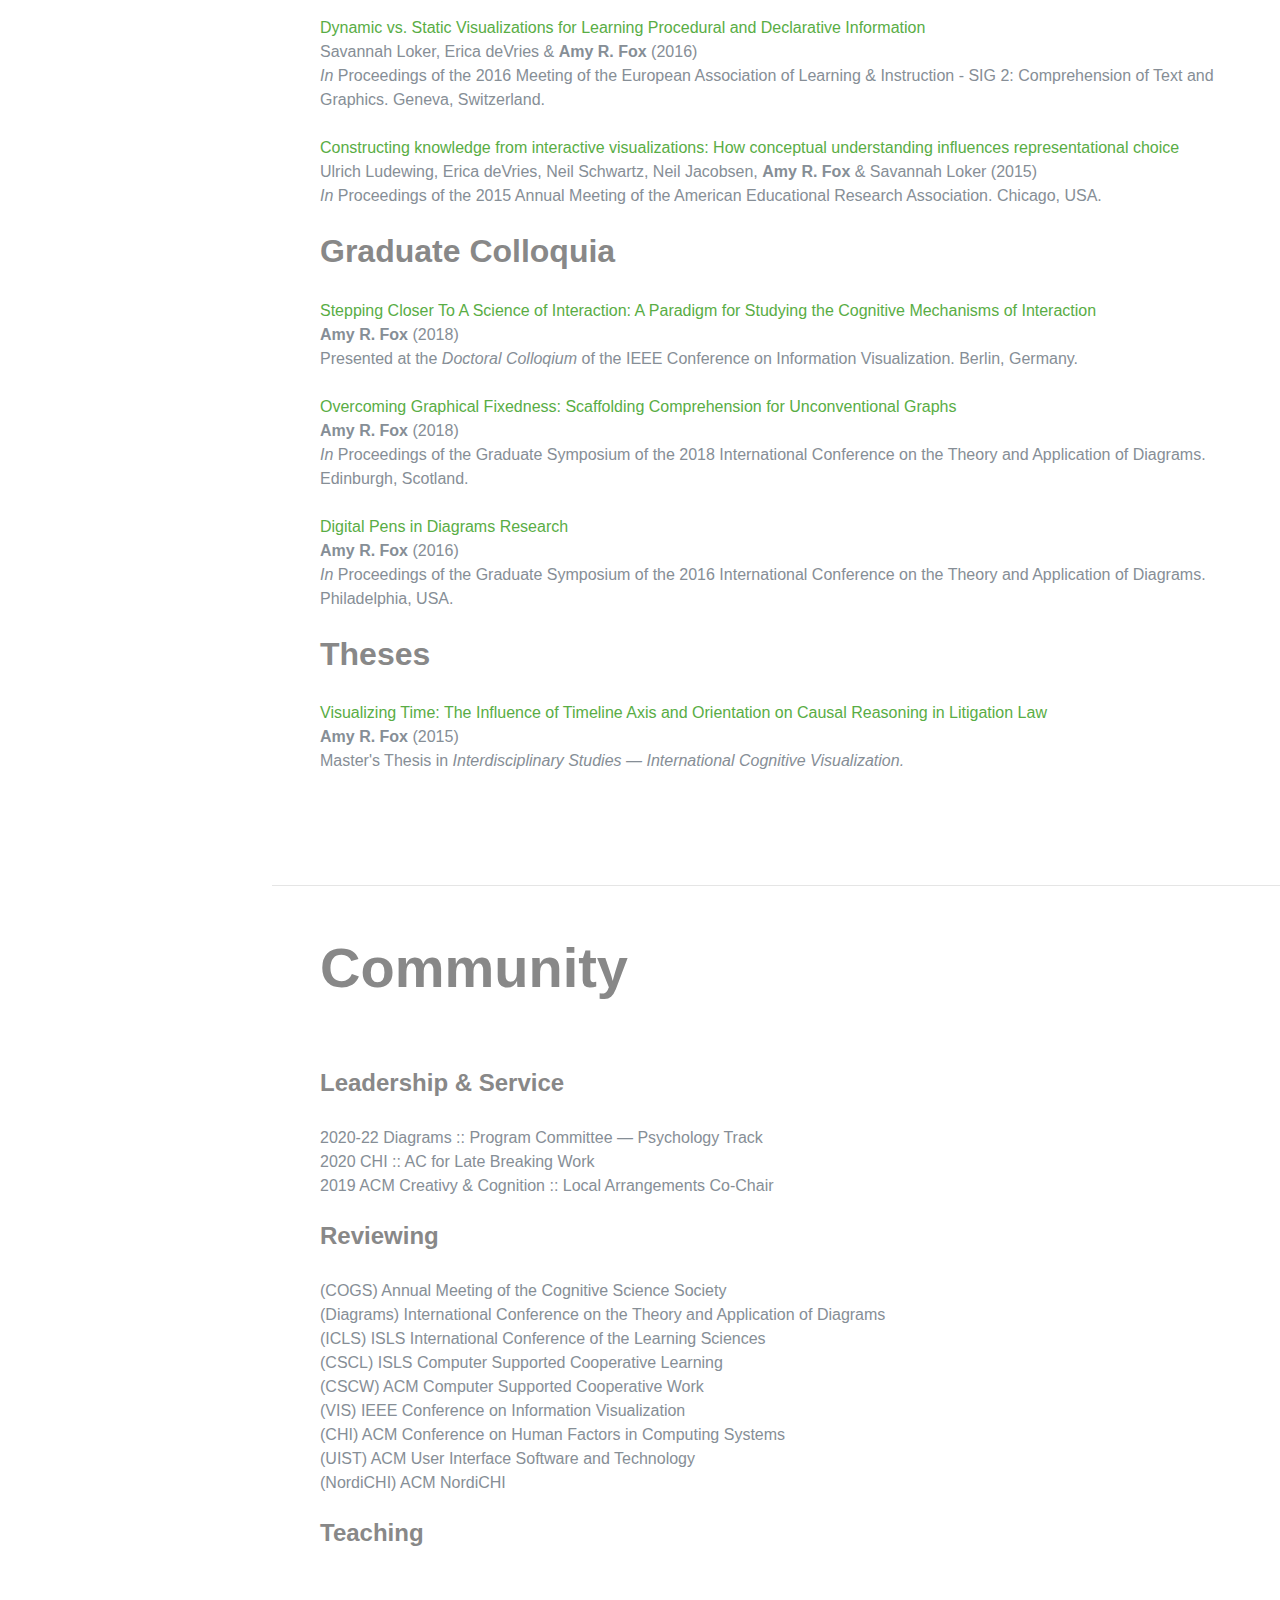
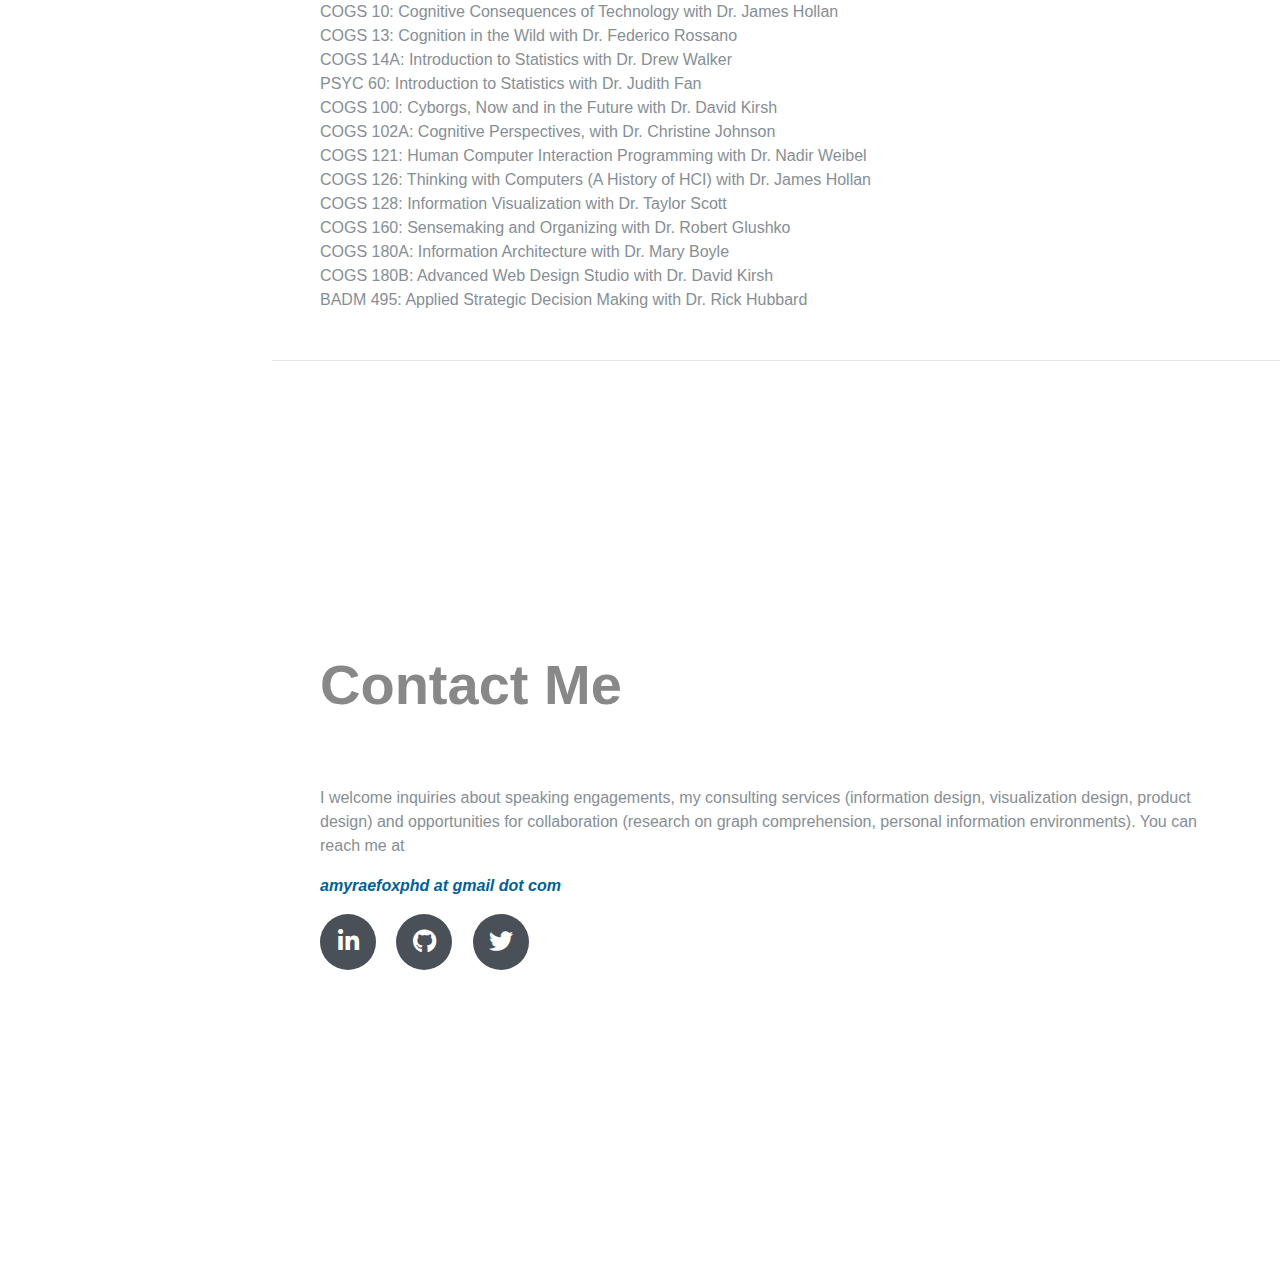
==== commit a73d504f: "add postdoc info" ====
--- a/index.html
+++ b/index.html
@@ -75,19 +75,21 @@
         </h1>
 
         <div class="subheading mb-5">Cognitive/Information/Learning Sciences &#183;
-          <span class="text-primary"> Research/Design</span>
+			<span class="text-primary"><a style="color:#00619A"> Research/Design</a> </span>
         </div>
 
-        <p class="lead mb-5"><span class="text-primary">I study Human-Information Interaction.</span> <br>
-            At the intersection of cognitive, information, and learning sciences,
-            I explore how humans create and appropriate <span class="text-primary">tools for thinking.</span>
-            These cognitive technologies, or <span class="text-primary">external representations</span> range from
+        <p class="lead mb-5"><span class="text-primary"><strong>I study Human-Information Interaction.</strong></span> <br>
+          At the intersection of cognitive, information, and learning sciences,
+            I explore how humans create and appropriate <span class="text-primary">tools for thinking</span>.
+            These cognitive technologies, (also called external representations) range from
             stunning interactive visualizations of data, simple charts and graphs, diagrams, systems of notation,
-            to even the text on this screen.
+           to even the text on this screen. </p>
+        <p class="lead mb-5"> <span class="text-primary"><strong>I leverage what we know about human cognition to inform the design of tools for thinking,
+			and study their everyday use to learn about human cognition.</strong></span>
         </p>
-        <p class="lead mb-5"> TL;DR: I leverage what we know about human cognition to inform the design of such technologies,
-          and study their everyday use to learn about human cognition.
-        </p>
+
+<em>        <p class="lead mb-5"> I am presently working as a Postdoctoral Fellow in the <a href="http://vis.csail.mit.edu/" target="_blank" style="color: #CB5201">MIT Visualization Group</a>, jointly supported by a <a href="https://www.csail.mit.edu/meteor" target="_blank" style="color:#F1B325">CSAIL METEOR Fellowship</a>, and <a	href="https://engineering.mit.edu/the-mit-postdoctoral-fellowship-program-for-engineering-excellence/" target="_blank" style="color:#A31E34">MIT School of Engineering Postdoctoral Fellowship for Engineering Excellence</a> (PFPEE).&nbsp; </p></em>
+
 
       </div>
     </section>
@@ -98,19 +100,19 @@
           <h2 class="mb-5">Education</h2>
 
       <div>
-        <p> <b>PhD in Cognitive Science</b> &#183; <i>expected 2021</i>
+        <p> <b>PhD in Cognitive Science</b>  <i>&nbsp;</i>
         </br> University of California San Diego
         </br> advised by: Dr. James D. Hollan </p>
       </div>
 
       <div>
-        <p> <b>MA in Cognitive Visualization</b>
+        <p> <b>MA in Interdisciplinary Studies — Cognitive Visualization</b>
         </br> California State University at Chico
       </br> advised by: Drs. Wolfgang Schnotz, Neil Schwartz, Erica deVries </p>
       </div>
 
       <div>
-        <p> <b>MEd in Instructional Design*</b>
+        <p> <b>MSEd  in Instructional Design*</b>
         </br> * <i>Master Sciences de L'&#233;ducation — specialit&#233; professionnelle ing&#233;nrie de la formation</i>
         </br> Universit&#233; Grenoble Alpes
         </br> advised by: Dr. Erica deVries </p>
@@ -244,7 +246,7 @@
       <div class="w-100">
         <h2 class="mb-5">Community</h2>
           <h4>Leadership & Service</h4>
-                 2020-21 Diagrams :: Program Committee &mdash; Psychology Track
+                 2020-22 Diagrams :: Program Committee &mdash; Psychology Track
             <br> 2020 CHI :: AC for Late Breaking Work
             <br> 2019 ACM Creativy & Cognition :: Local Arrangements Co-Chair
             <br><br>
@@ -266,7 +268,9 @@
           <h4>Teaching</h4>
             <br> COGS 10: Cognitive Consequences of Technology with Dr. James Hollan
             <br> COGS 13: Cognition in the Wild with Dr. Federico Rossano
-            <br> PSYC 60: Introduction to Statistics with Dr. Judith Fan
+            <br>
+             COGS 14A: Introduction to Statistics with Dr. Drew Walker
+           <br> PSYC 60: Introduction to Statistics with Dr. Judith Fan
             <br> COGS 100: Cyborgs, Now and in the Future with Dr. David Kirsh
             <br> COGS 102A: Cognitive Perspectives, with Dr. Christine Johnson
             <br> COGS 121: Human Computer Interaction Programming with Dr. Nadir Weibel
@@ -284,9 +288,11 @@
     <section id="contact" class="resume-section p-3 p-lg-5 d-flex align-items-center">
       <div class="social-icons">
         <h2 class="mb-5">Contact Me</h2>
-        <a target="_blank" href="https://www.linkedin.com/in/amy-rae-fox-2b241a2/">
-          <i class="fab fa-linkedin-in"></i>
-        </a>
+        <p>I welcome inquiries about speaking engagements, my consulting services (information design, visualization design, product design) and opportunities for collaboration (research on graph comprehension, personal information environments). You can reach me at&nbsp;</p>
+        <p style="color:#00619A"><em><strong>amyraefoxphd at gmail dot com</strong>&nbsp; &nbsp;</em></p>
+<a target="_blank" href="https://www.linkedin.com/in/amy-rae-fox-2b241a2/">
+      <i class="fab fa-linkedin-in"></i>
+    </a>
         <a target="_blank" href="https://github.com/madebyafox">
           <i class="fab fa-github"></i>
         </a>
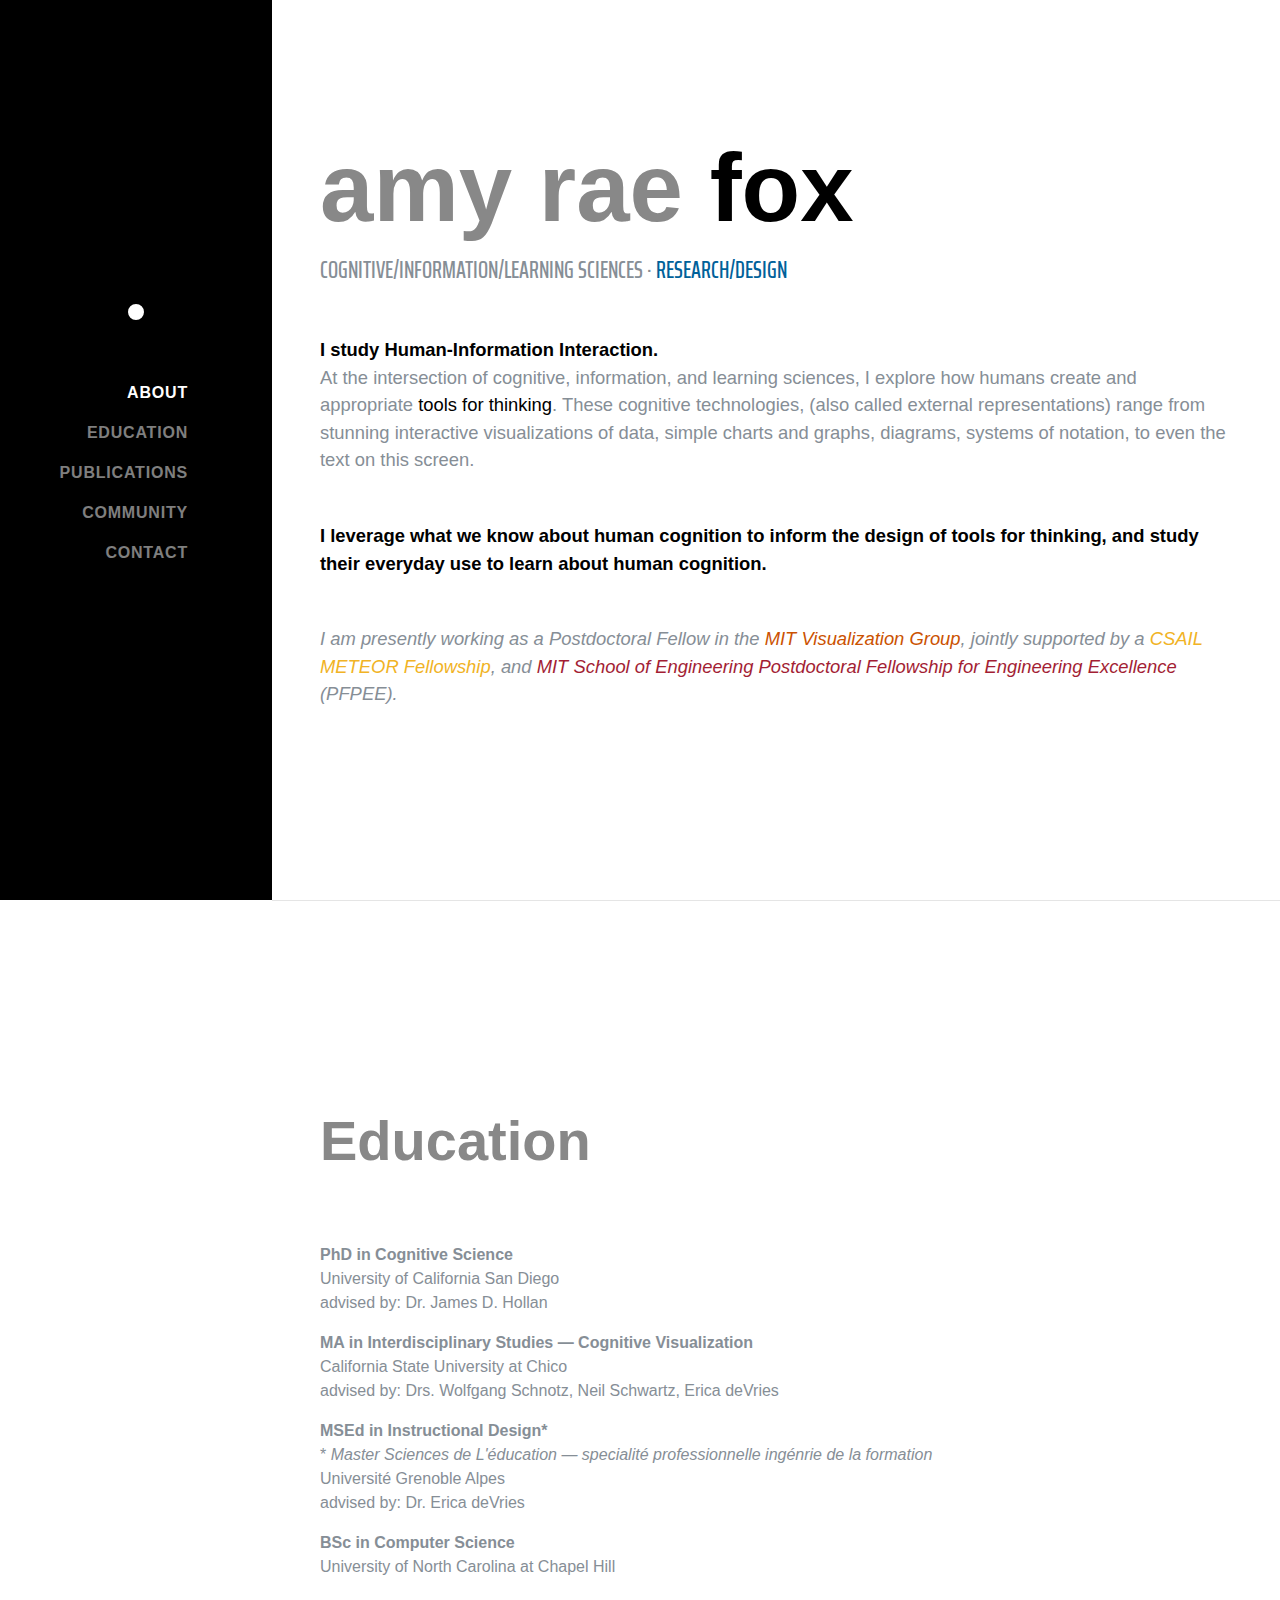
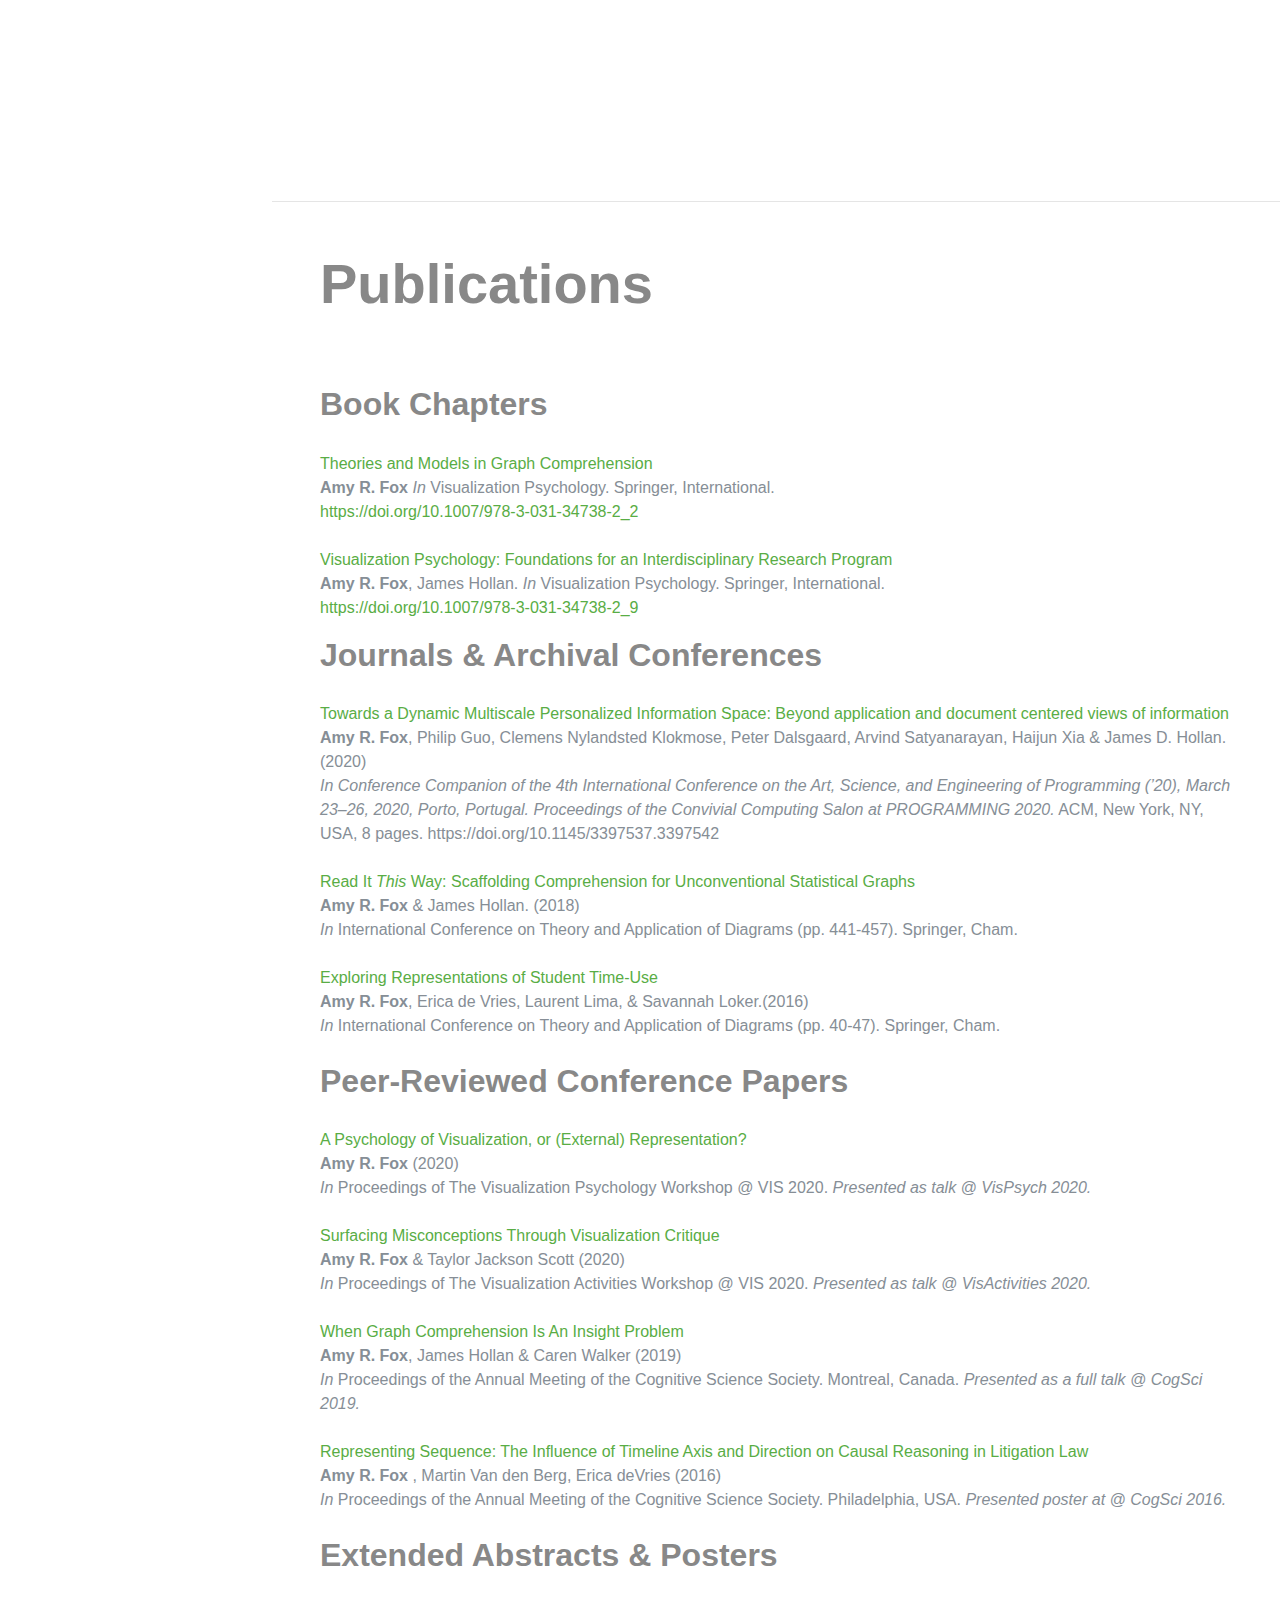
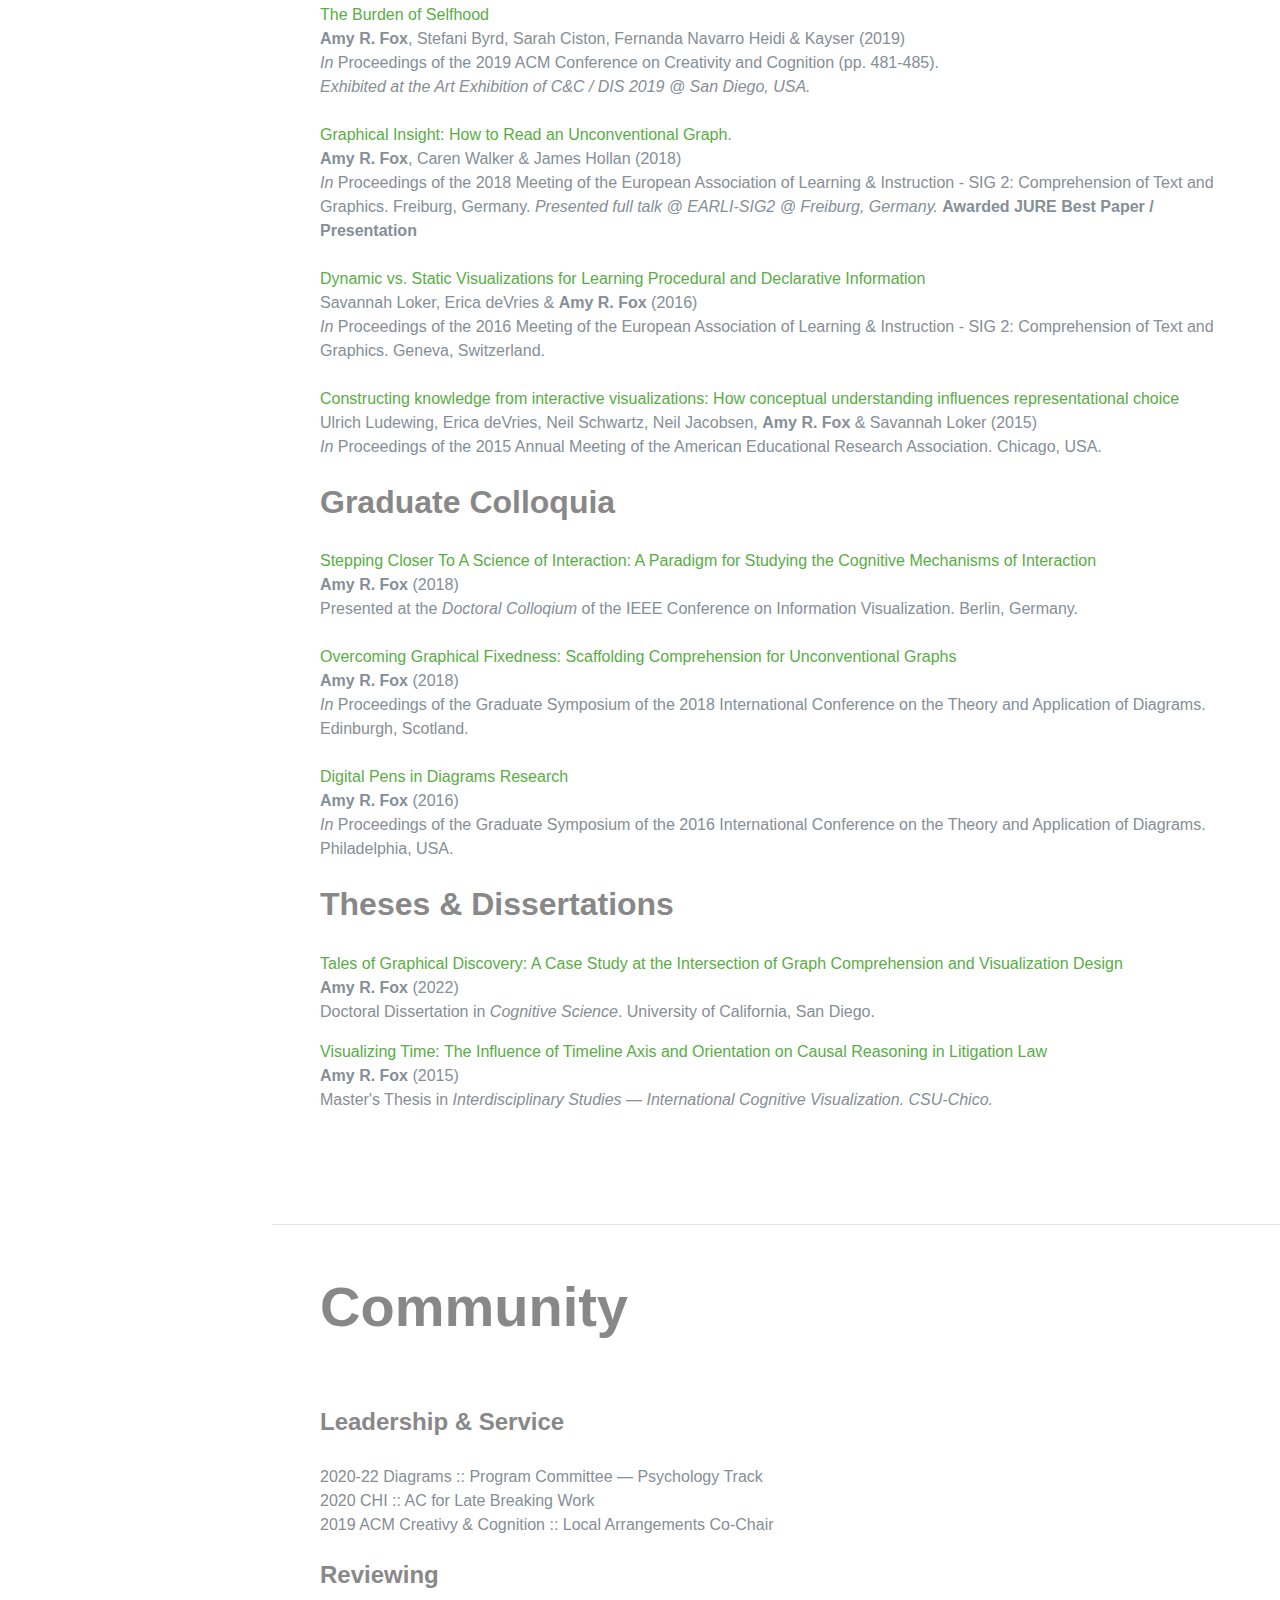
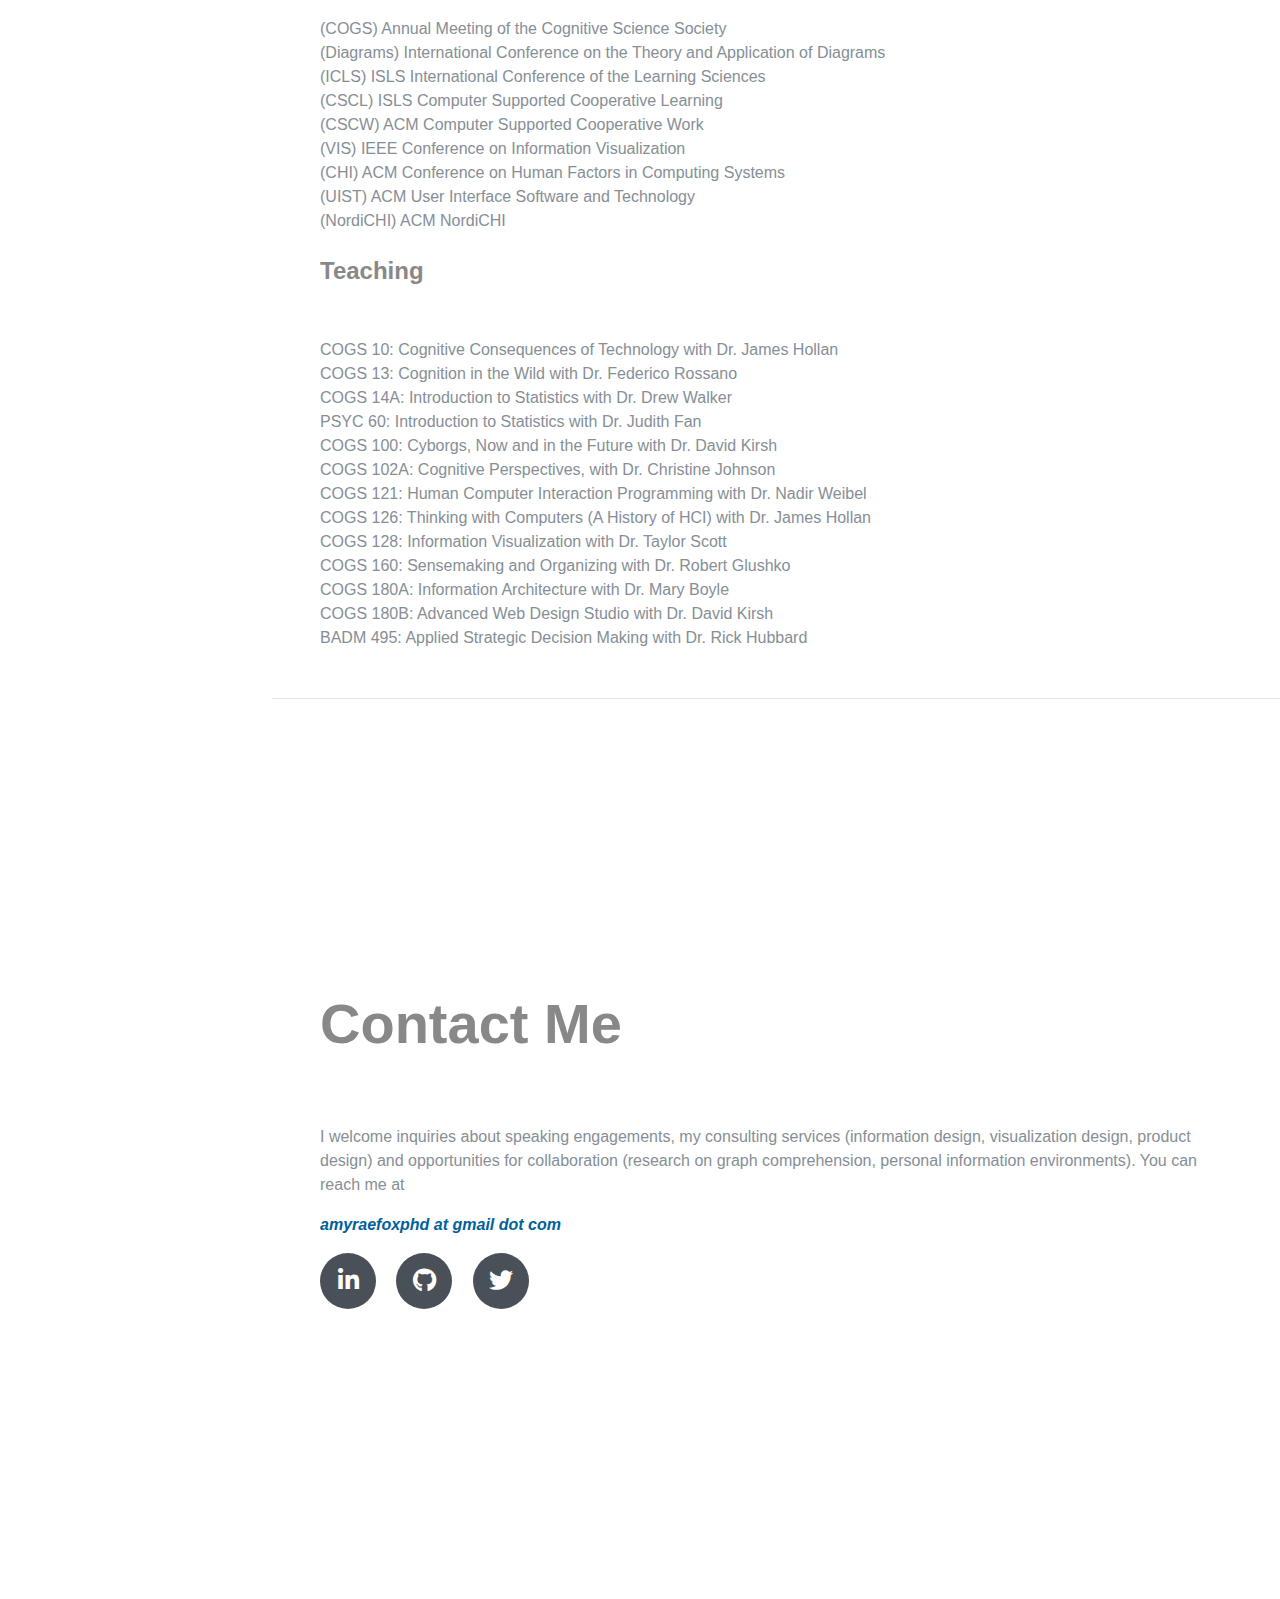
==== commit 8fa07990: "add pubs" ====
--- a/index.html
+++ b/index.html
@@ -131,6 +131,21 @@
       <div class="my-auto">
         <h2 class="mb-5">Publications</h2>
 
+        <!-- *********BOOK CHAPTERS********* -->
+        <h3>Book Chapters </h3>
+
+        <a target="_blank" href="docs/BC_1_FOX.pdf">Theories and Models in Graph Comprehension</a>
+        <p class="mb-0"><b> Amy R. Fox</b> <i>In</i> Visualization Psychology. Springer, International.</p>
+        <a target="_blank" href="https://doi.org/10.1007/978-3-031-34738-2_2">https://doi.org/10.1007/978-3-031-34738-2_2</a>
+      
+        
+        <br><br>
+
+        <a target="_blank" href="docs/BC_2_FOX.pdf"> Visualization Psychology: Foundations for an Interdisciplinary Research Program </a>
+        <p class="mb-0"><b> Amy R. Fox</b>, James Hollan. <i>In</i> Visualization Psychology. Springer, International. </p>
+        <a target="_blank" href="https://doi.org/10.1007/978-3-031-34738-2_9"> https://doi.org/10.1007/978-3-031-34738-2_9</a>
+        </p>
+
         <!-- *********FULL PAPERS********* -->
         <h3>Journals &amp; Archival Conferences</h3>
 
@@ -224,11 +239,16 @@
 
       <!-- *********THESES********* -->
 
-        <h3>Theses</h3>
-
+        <h3>Theses & Dissertations</h3>
+
+        <a target="_blank" href="docs/T2_FOX.pdf"> Tales of Graphical Discovery: A Case Study at the Intersection of Graph Comprehension and Visualization Design</a>
+        <p class="mb-0"><b>Amy R. Fox</b> (2022)
+        <br></p> Doctoral Dissertation in <i>Cognitive Science</i>. University of California, San Diego.
+        </p>
+        
         <a target="_blank" href="docs/T1_FOX.pdf"> Visualizing Time: The Influence of Timeline Axis and Orientation on Causal Reasoning in Litigation Law</a>
         <p class="mb-0"><b>Amy R. Fox</b> (2015)
-        <br></p> Master's Thesis in <i>Interdisciplinary Studies — International Cognitive Visualization.</i>
+        <br></p> Master's Thesis in <i>Interdisciplinary Studies — International Cognitive Visualization. CSU-Chico.</i>
         </p>
 
         <br><br>
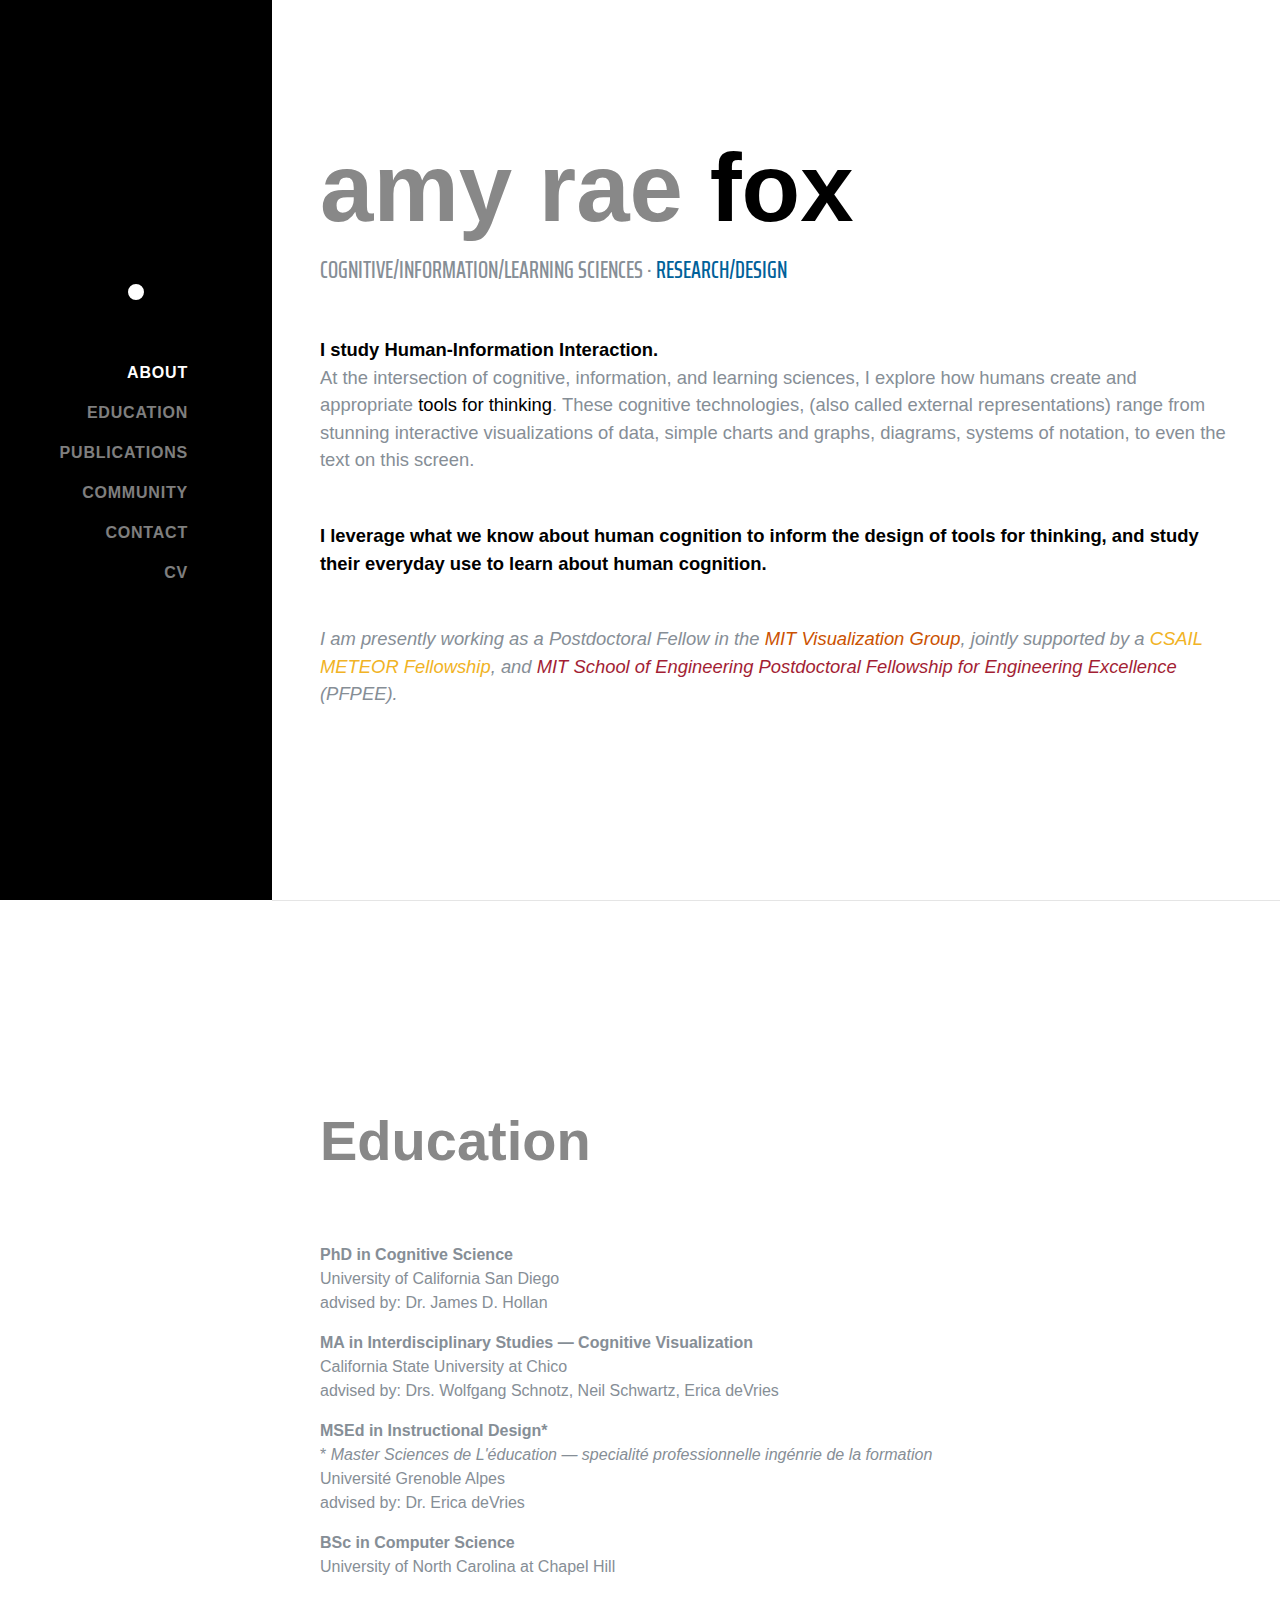
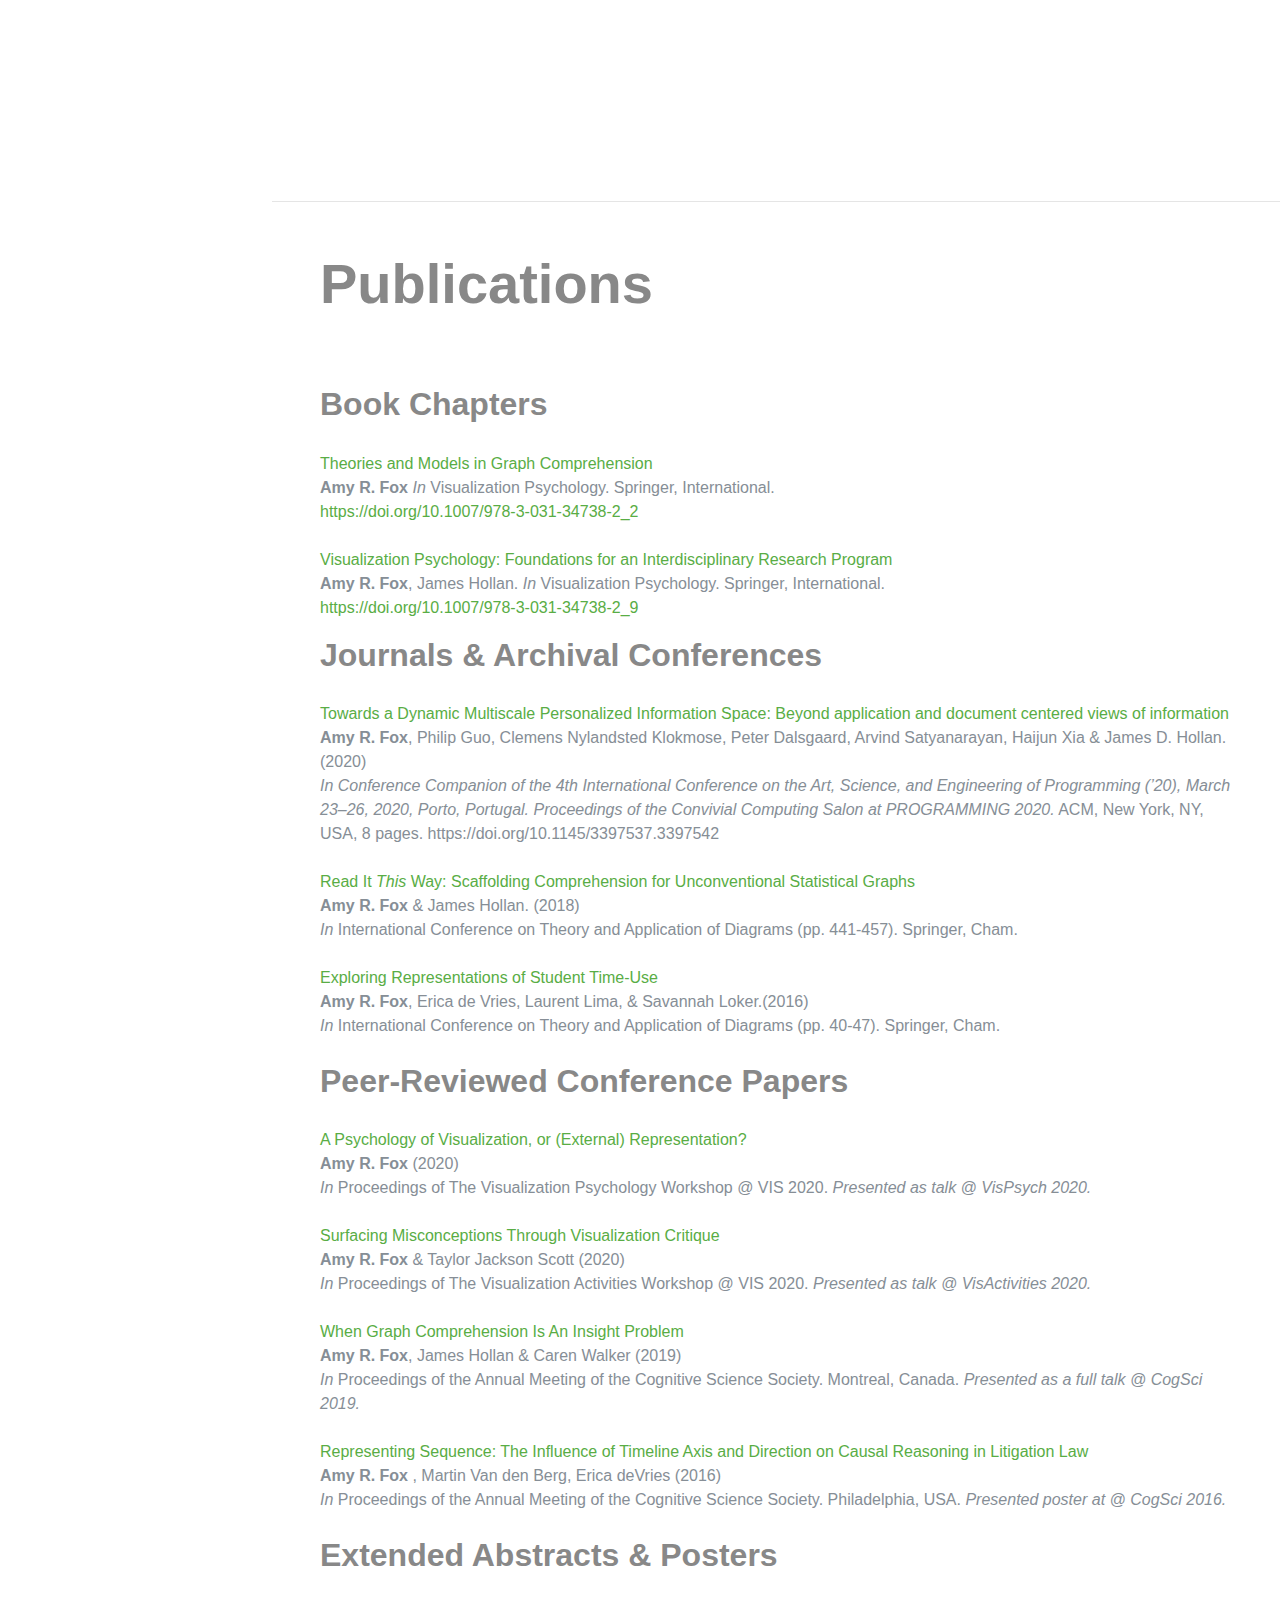
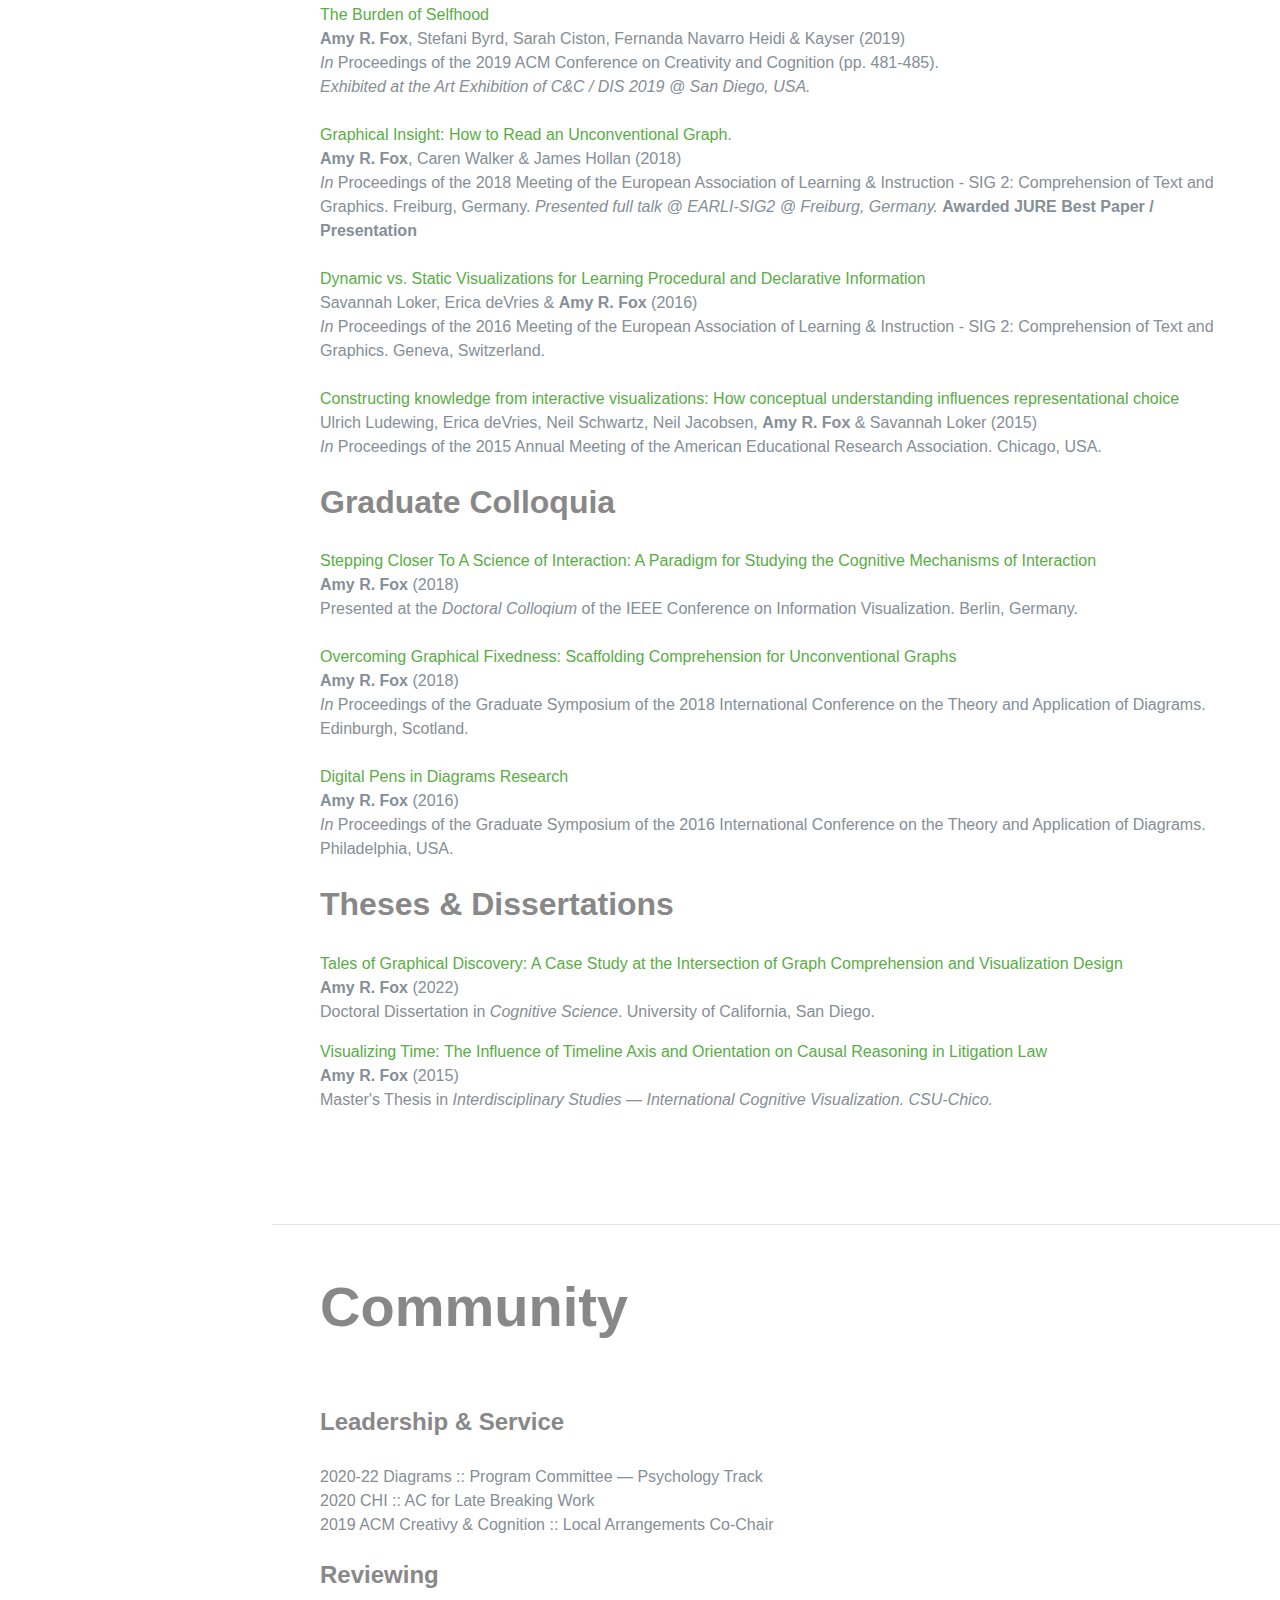
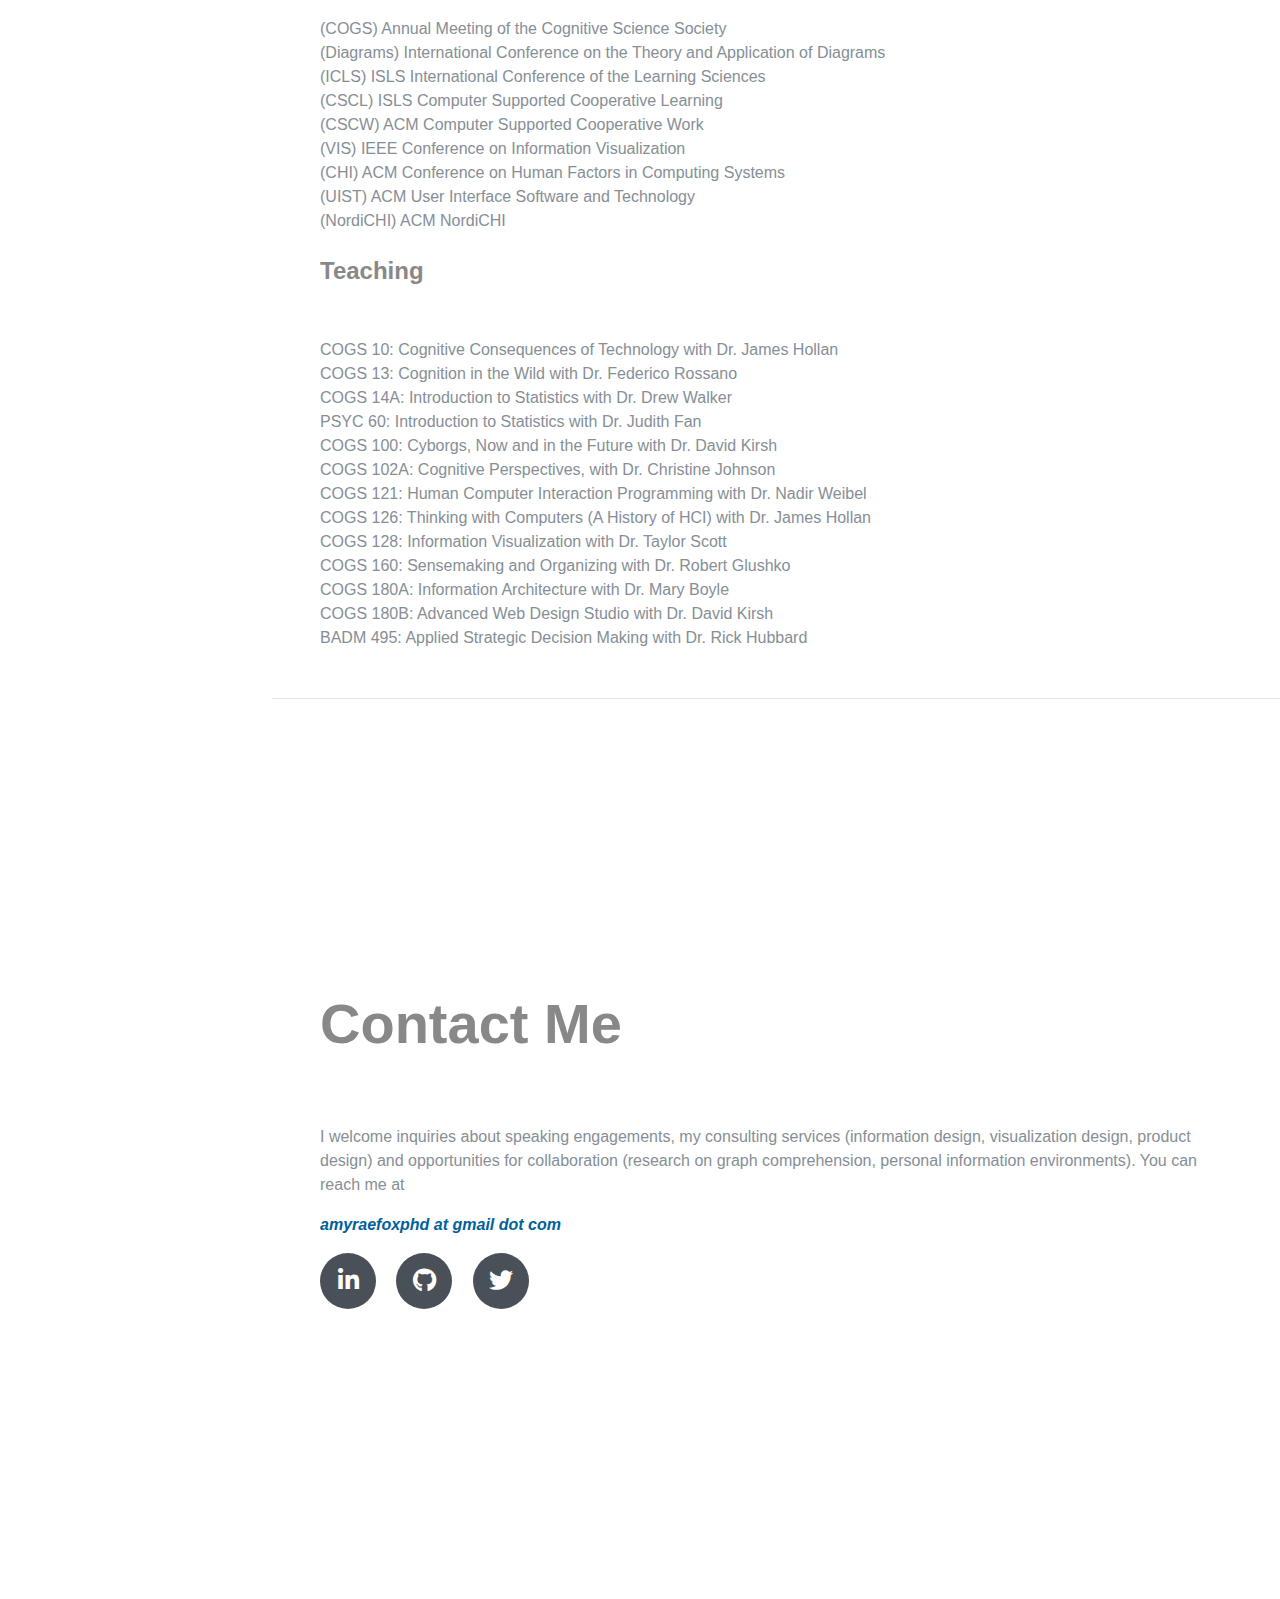
==== commit eb19ba98: "link to markdown cv" ====
--- a/index.html
+++ b/index.html
@@ -62,6 +62,11 @@
         <li class="nav-item">
           <a class="nav-link js-scroll-trigger" href="#contact">Contact</a>
         </li>
+
+        <li class="nav-item">
+          <a class="nav-link js-scroll-trigger" target="_blank" href="https://madebyafox.github.io/fox-markdown-cv/">CV</a>
+        </li>
+
       </ul>
     </div>
   </nav>
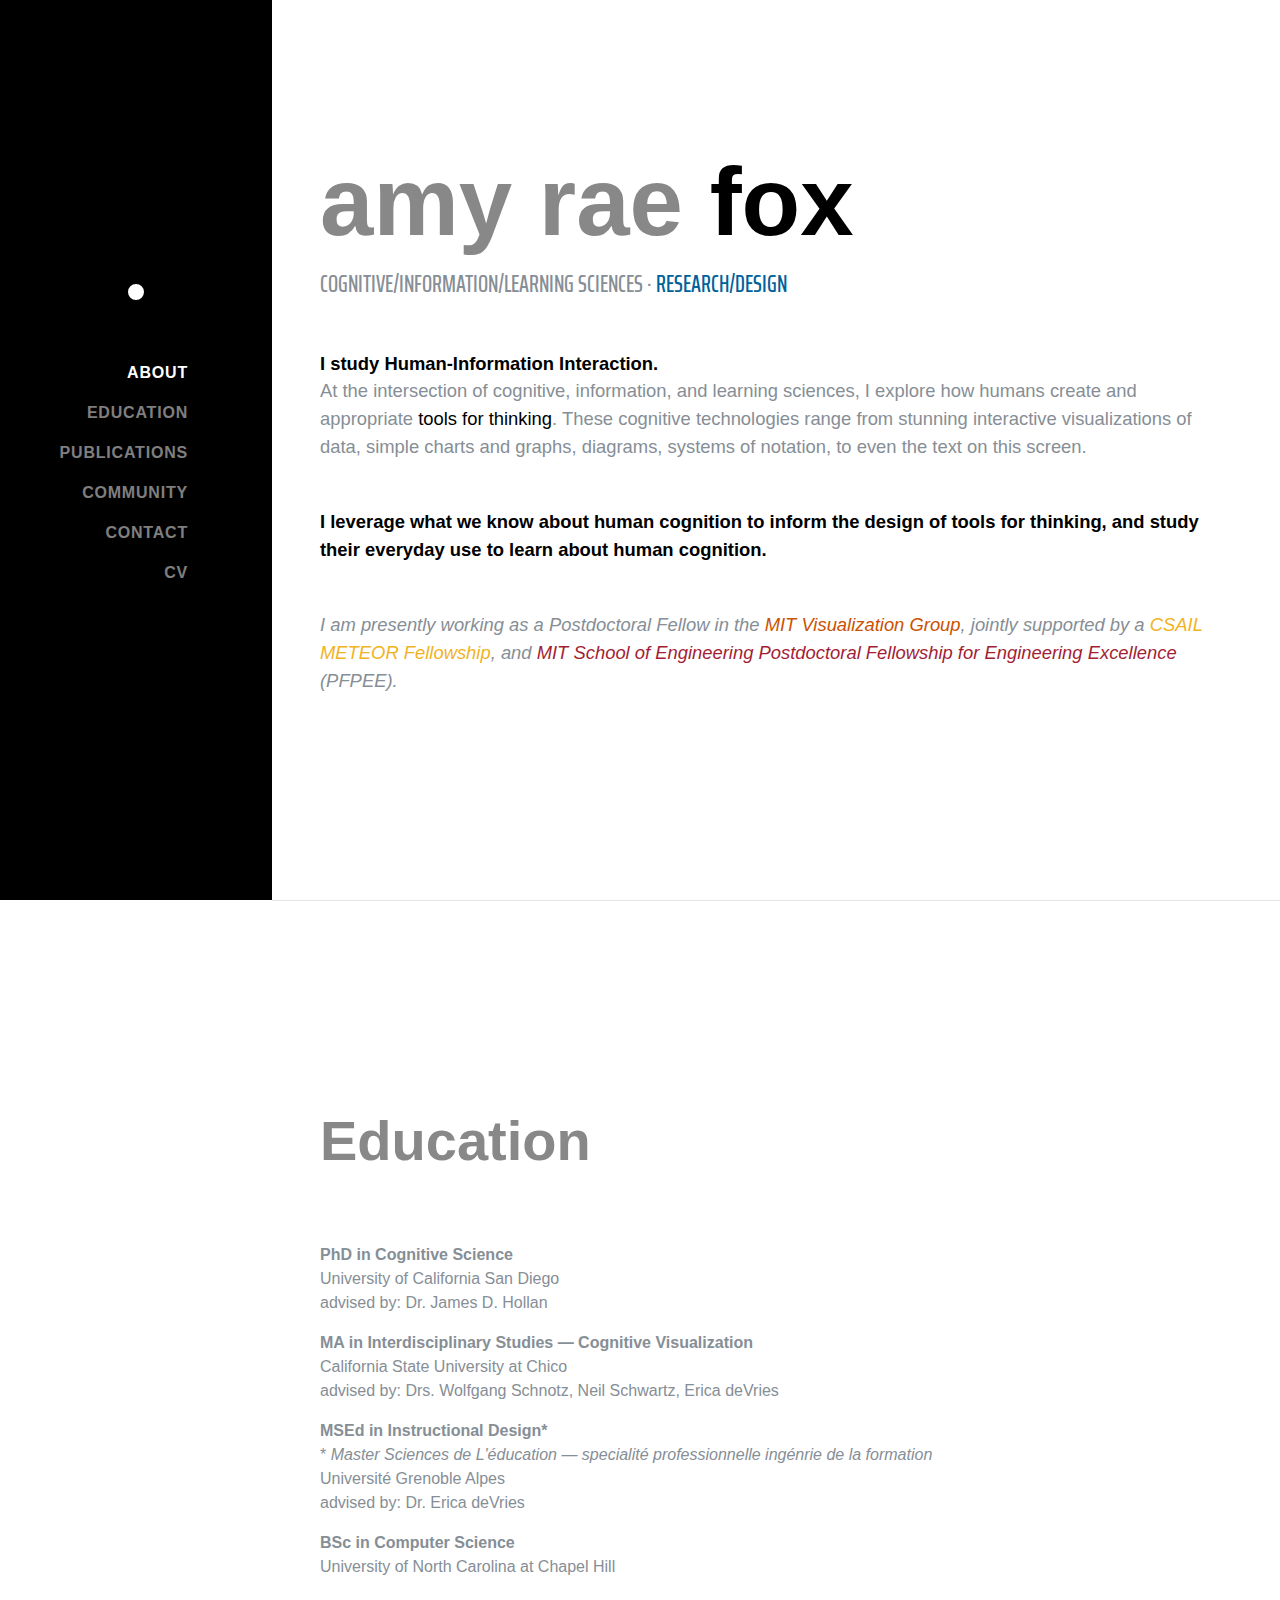
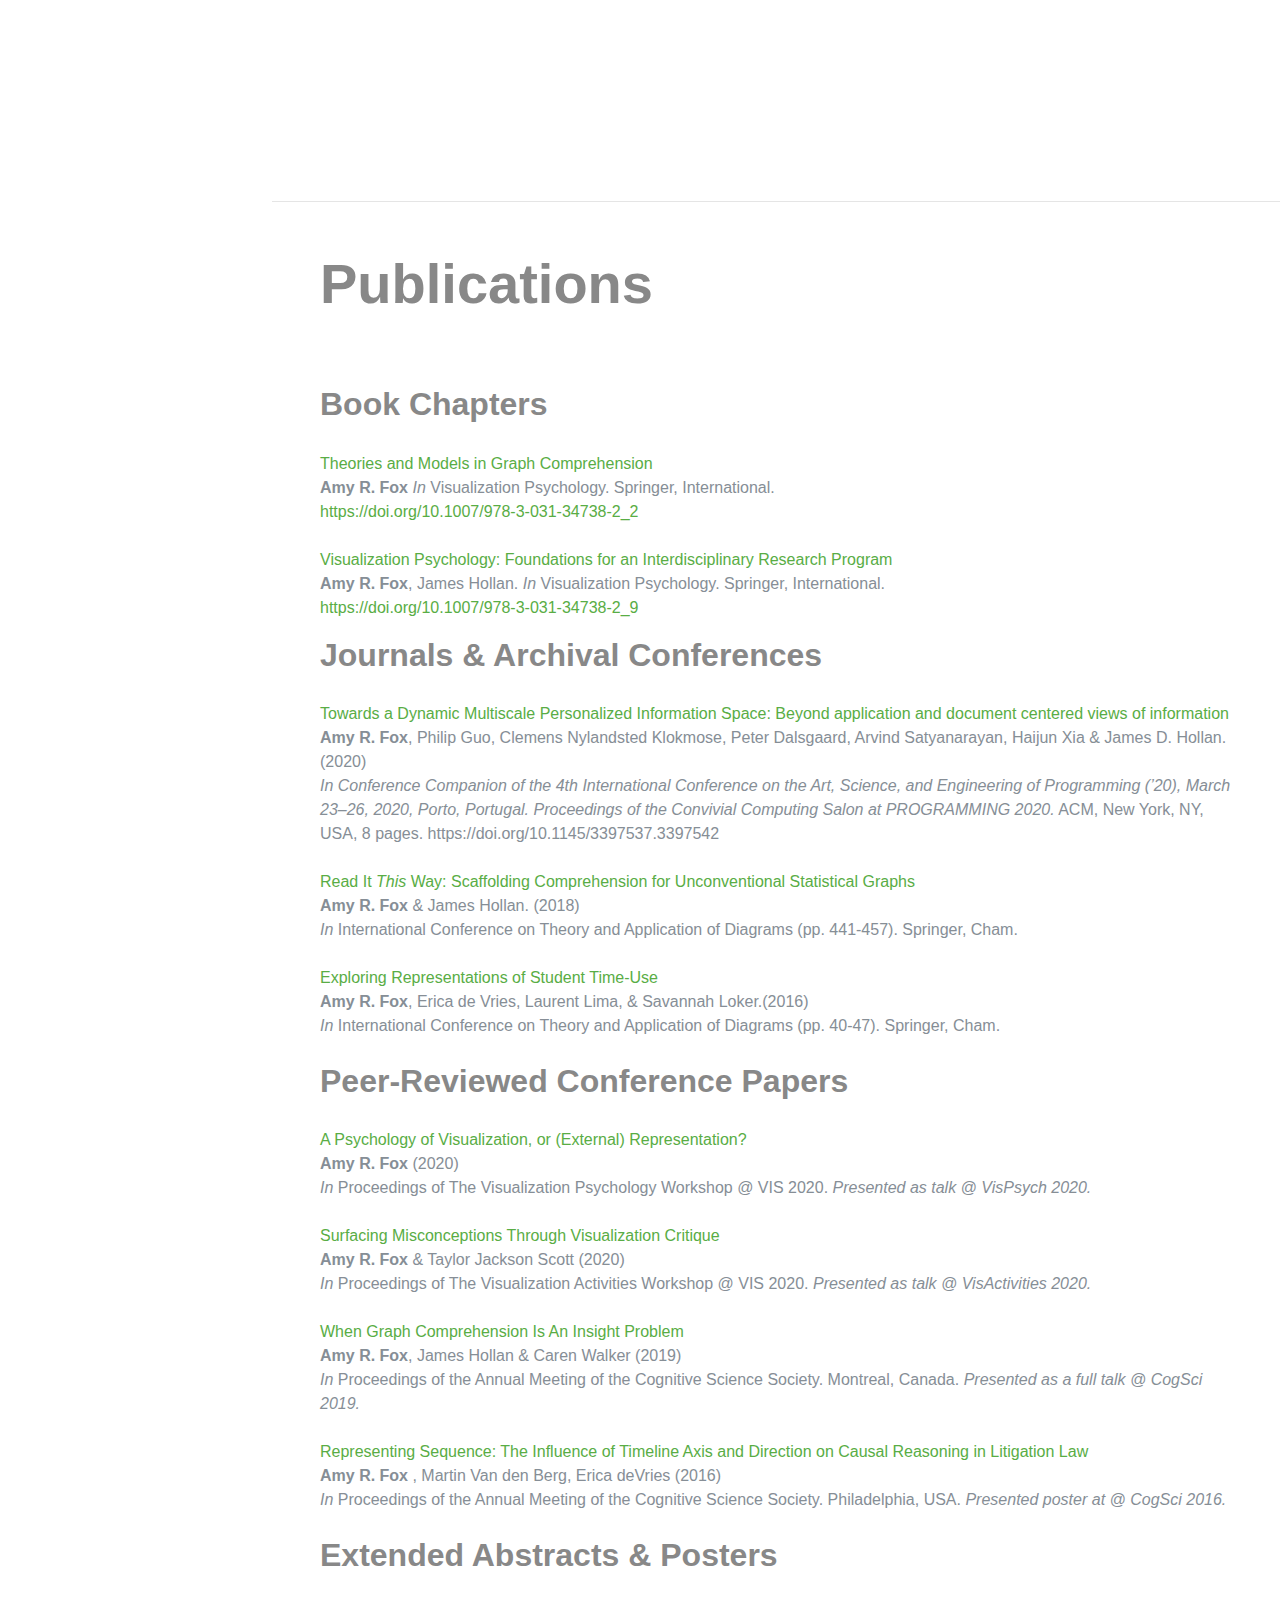
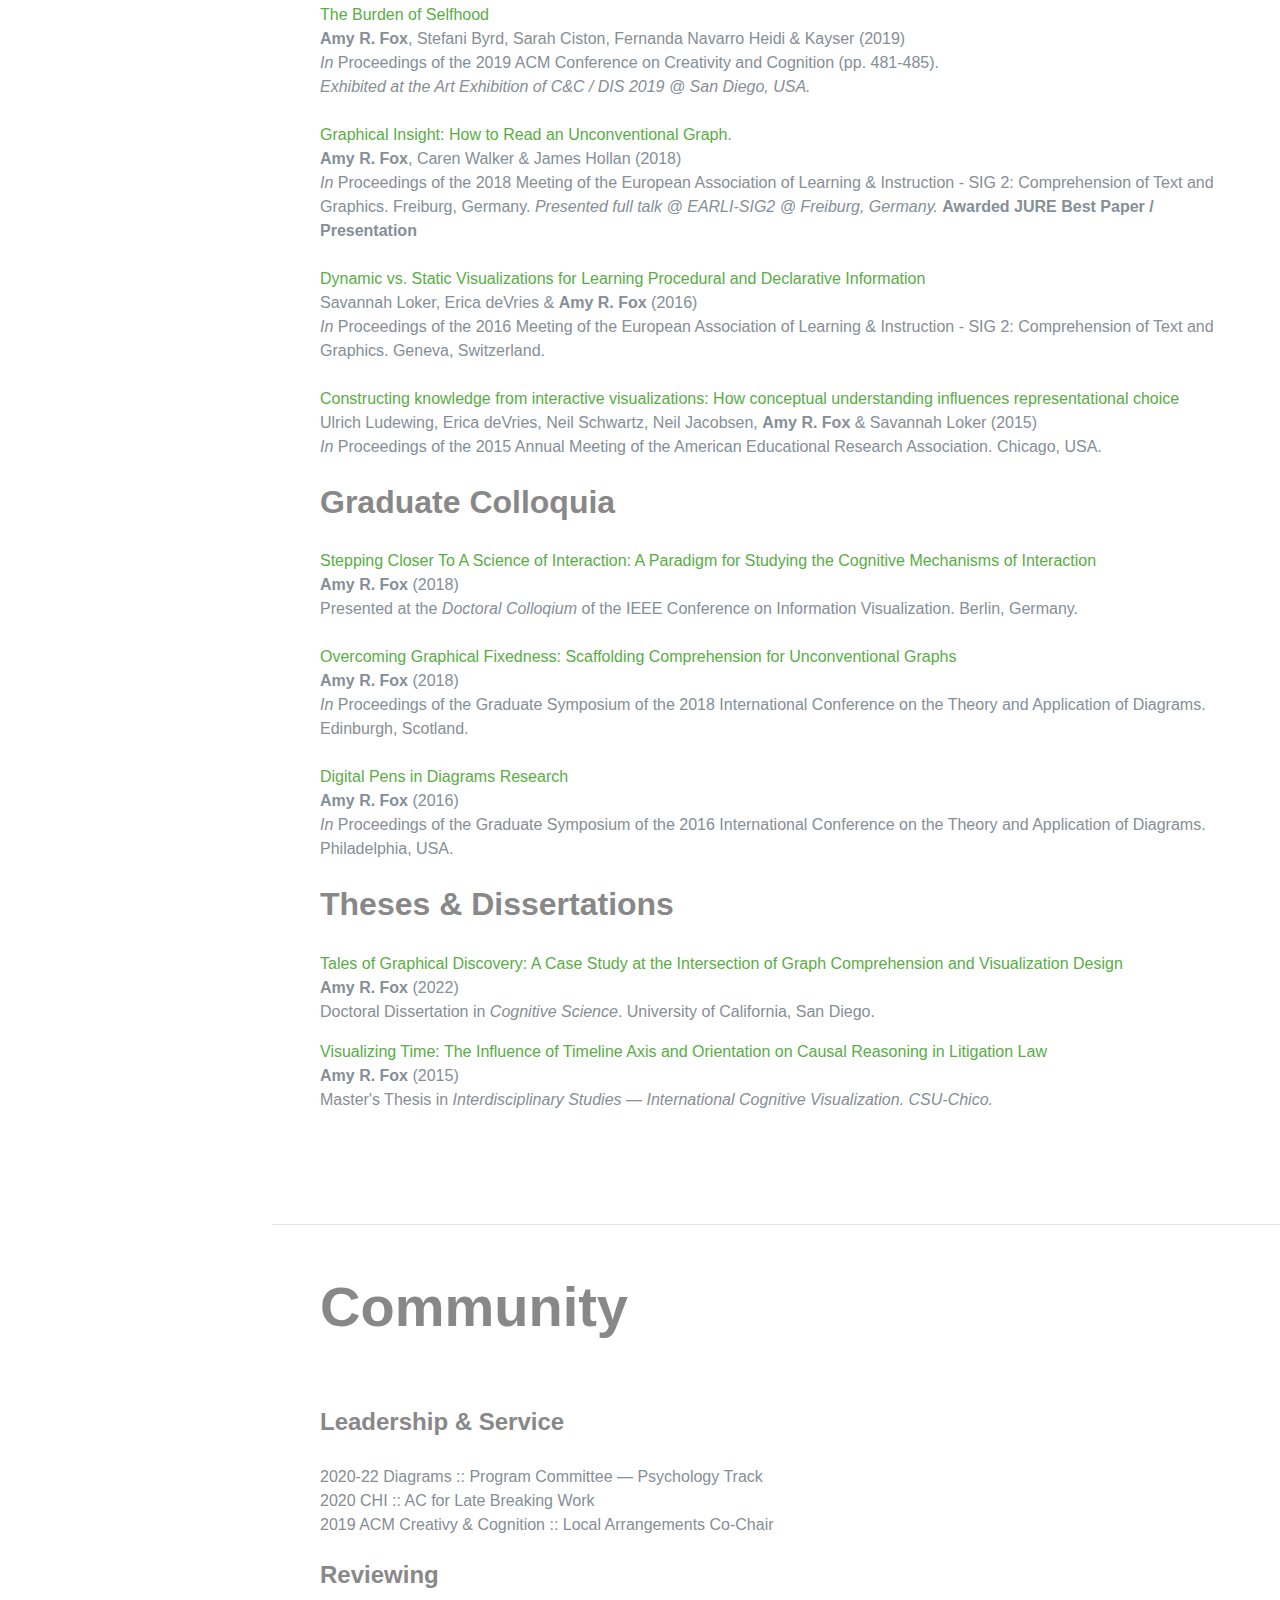
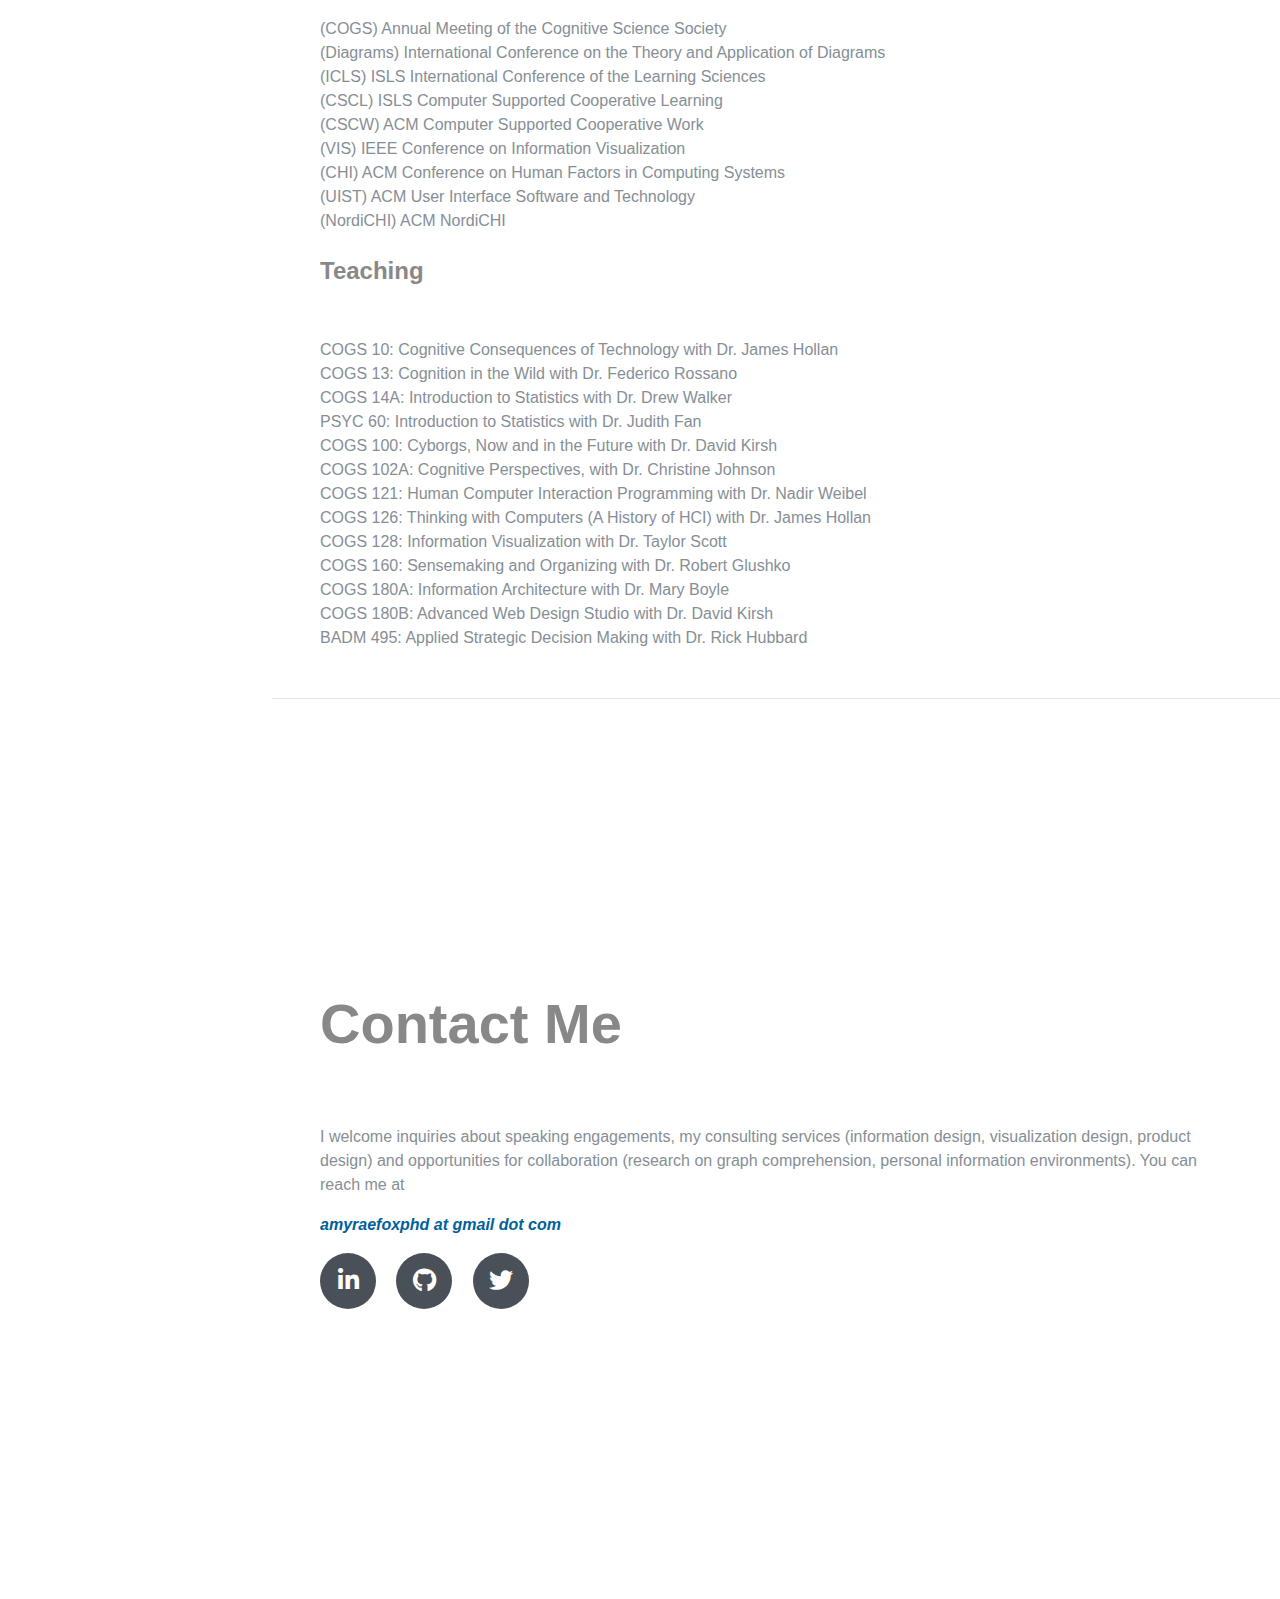
==== commit 1a967fe8: "rm external reps aside" ====
--- a/index.html
+++ b/index.html
@@ -86,8 +86,7 @@
         <p class="lead mb-5"><span class="text-primary"><strong>I study Human-Information Interaction.</strong></span> <br>
           At the intersection of cognitive, information, and learning sciences,
             I explore how humans create and appropriate <span class="text-primary">tools for thinking</span>.
-            These cognitive technologies, (also called external representations) range from
-            stunning interactive visualizations of data, simple charts and graphs, diagrams, systems of notation,
+            These cognitive technologies range from stunning interactive visualizations of data, simple charts and graphs, diagrams, systems of notation,
            to even the text on this screen. </p>
         <p class="lead mb-5"> <span class="text-primary"><strong>I leverage what we know about human cognition to inform the design of tools for thinking,
 			and study their everyday use to learn about human cognition.</strong></span>
